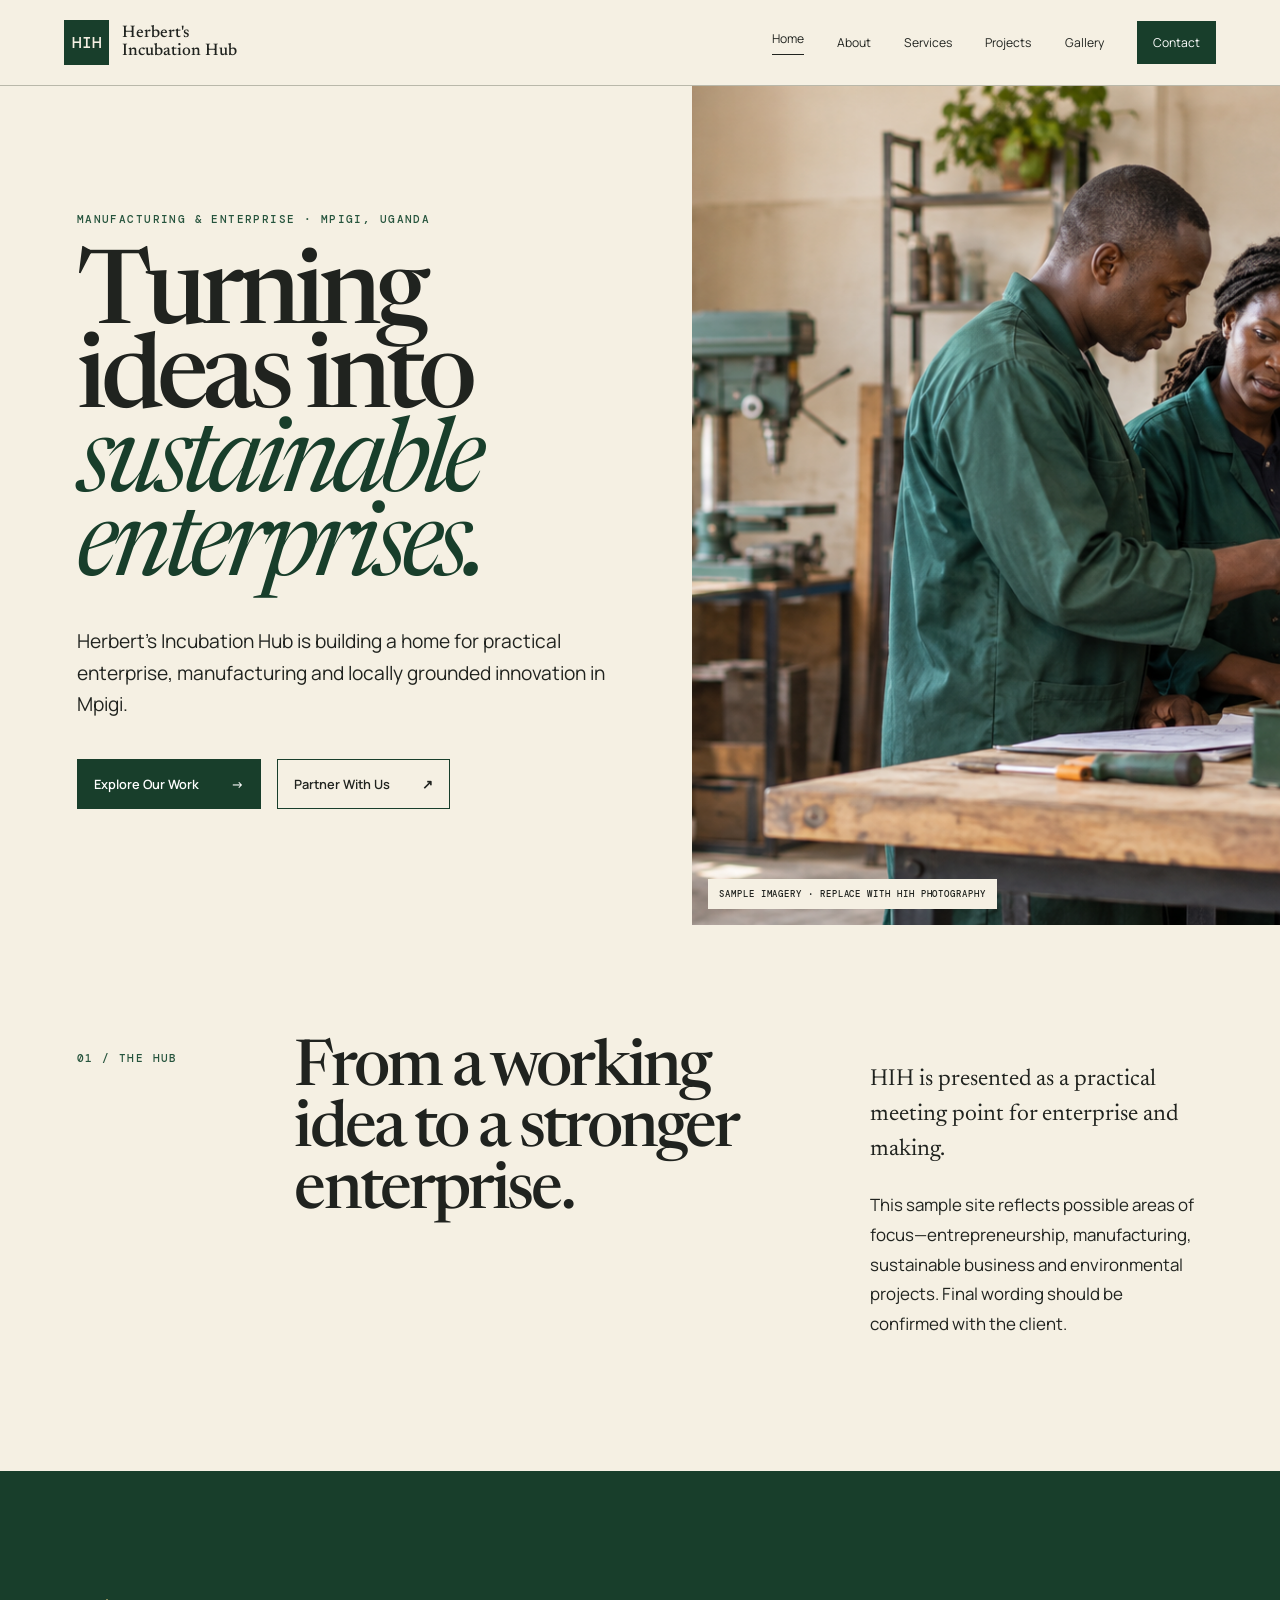
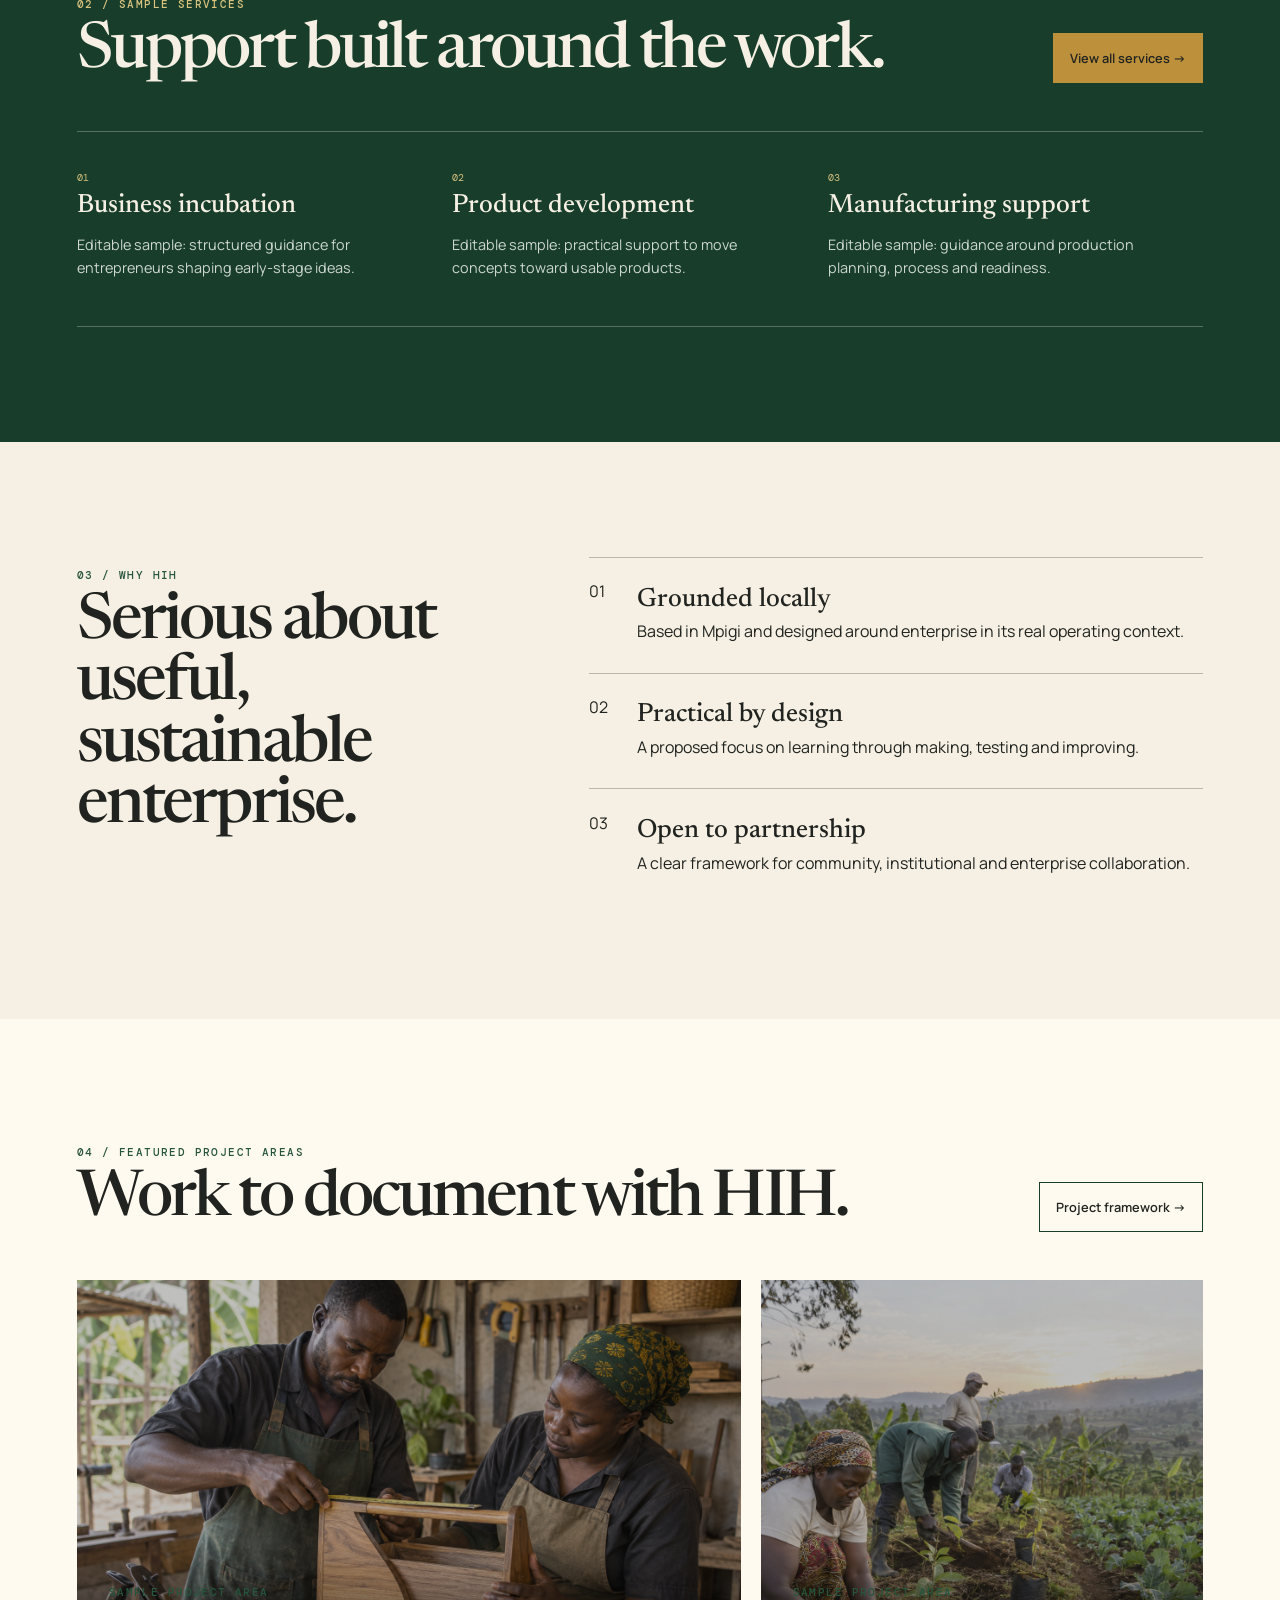
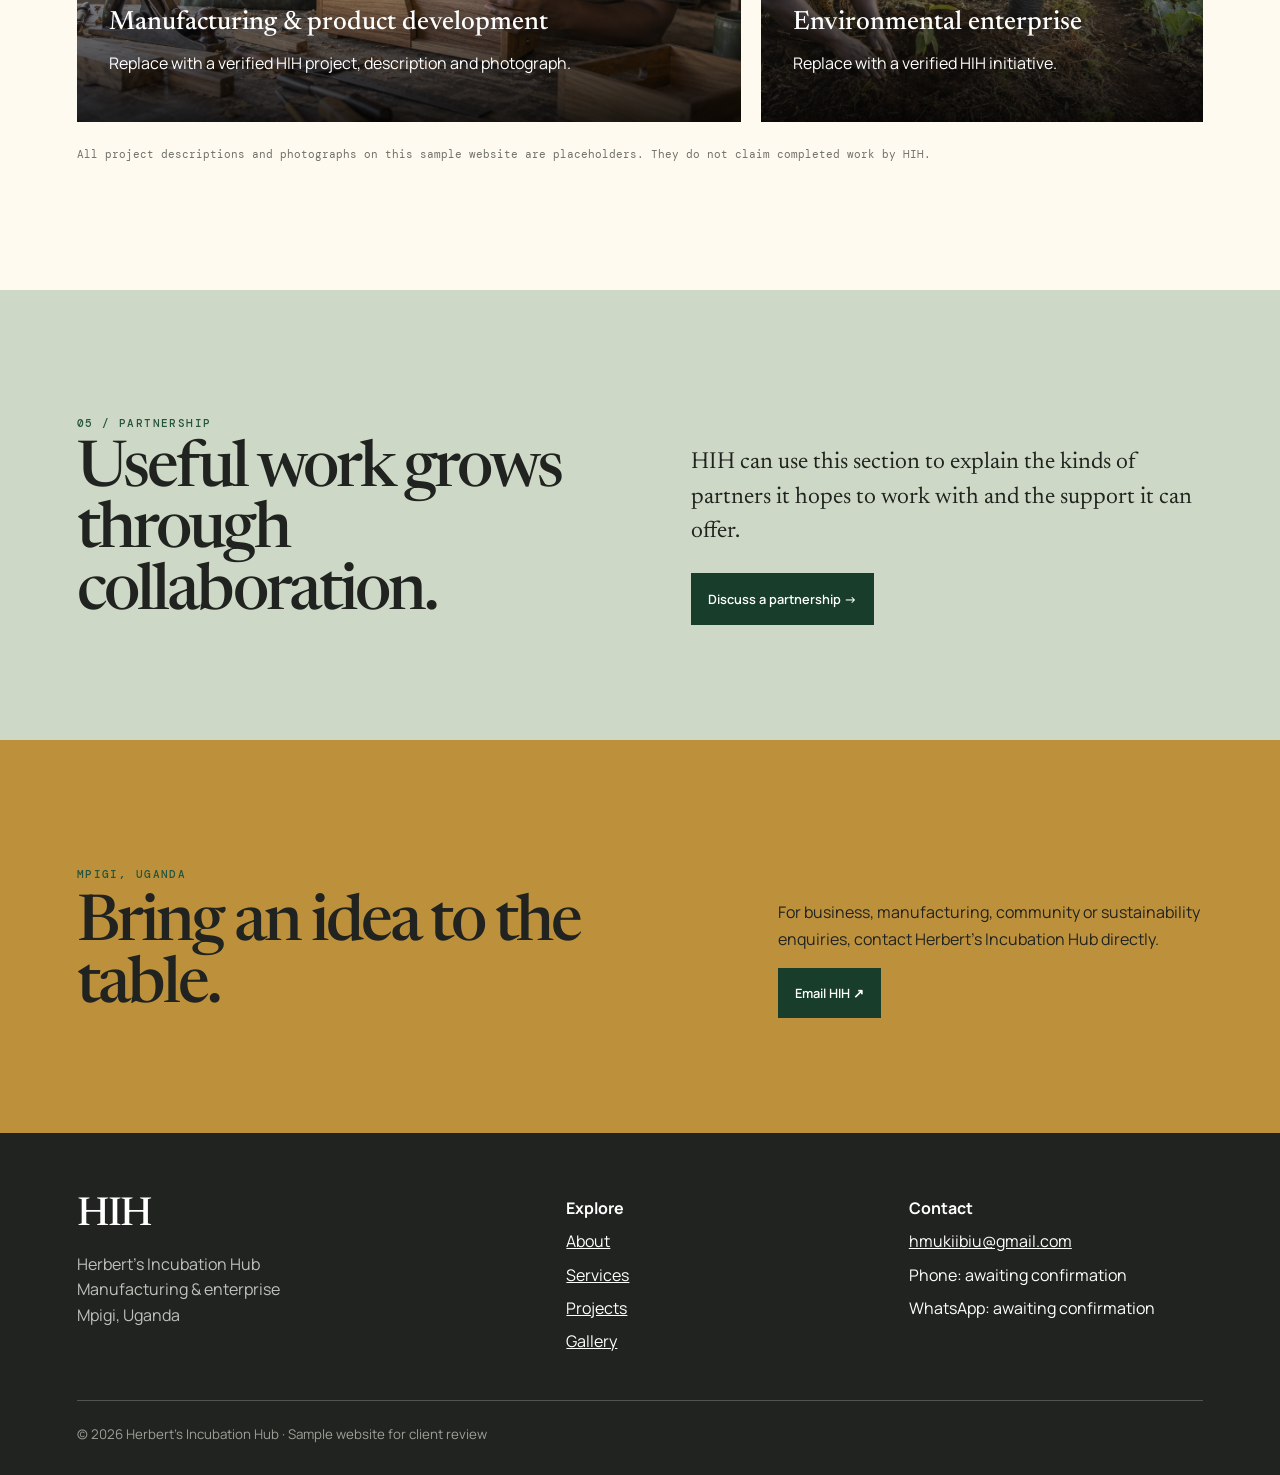
==== index.html @ be25bdf5 "Publish Herbert's Incubation Hub sample website" ====
<!doctype html><html lang="en"><head><meta charset="UTF-8"><meta name="viewport" content="width=device-width,initial-scale=1"><meta name="description" content="Herbert's Incubation Hub is a manufacturing and business-incubation organisation based in Mpigi, Uganda."><title>Herbert's Incubation Hub | Manufacturing & Enterprise in Mpigi</title><link rel="stylesheet" href="css/styles.css"></head><body><a class="skip" href="#main">Skip to content</a><header class="site-header"><a class="brand" href="index.html"><span class="brand-mark">HIH</span><span class="brand-name">Herbert's Incubation Hub</span></a><button class="menu-toggle" aria-expanded="false" aria-label="Toggle navigation"><span></span><span></span><span></span></button><nav class="nav"><a aria-current="page" href="index.html">Home</a><a href="pages/about.html">About</a><a href="pages/services.html">Services</a><a href="pages/projects.html">Projects</a><a href="pages/gallery.html">Gallery</a><a class="nav-cta" href="pages/contact.html">Contact</a></nav></header><main id="main"><section class="hero"><div class="hero-copy reveal"><p class="kicker">Manufacturing &amp; enterprise · Mpigi, Uganda</p><h1>Turning ideas into <em>sustainable enterprises.</em></h1><p class="hero-lede">Herbert’s Incubation Hub is building a home for practical enterprise, manufacturing and locally grounded innovation in Mpigi.</p><div class="actions"><a class="button button-primary" href="pages/projects.html">Explore Our Work <span>→</span></a><a class="button button-outline" href="pages/contact.html">Partner With Us <span>↗</span></a></div></div><div class="hero-image reveal"><img src="images/sample-manufacturing.png" alt="Sample image of Ugandan entrepreneurs reviewing a product prototype in a workshop"><span class="sample-label">Sample imagery · replace with HIH photography</span></div></section><section class="section intro-grid reveal"><p class="section-tag">01 / The hub</p><h2>From a working idea to a stronger enterprise.</h2><div class="prose"><p>HIH is presented as a practical meeting point for enterprise and making.</p><p>This sample site reflects possible areas of focus—entrepreneurship, manufacturing, sustainable business and environmental projects. Final wording should be confirmed with the client.</p></div></section><section class="section service-strip"><div class="section-head"><div><p class="section-tag">02 / Sample services</p><h2>Support built around the work.</h2></div><a class="button button-gold" href="pages/services.html">View all services →</a></div><div class="service-grid"><article class="service-card reveal"><span>01</span><h3>Business incubation</h3><p>Editable sample: structured guidance for entrepreneurs shaping early-stage ideas.</p></article><article class="service-card reveal"><span>02</span><h3>Product development</h3><p>Editable sample: practical support to move concepts toward usable products.</p></article><article class="service-card reveal"><span>03</span><h3>Manufacturing support</h3><p>Editable sample: guidance around production planning, process and readiness.</p></article></div></section><section class="section why-grid reveal"><div><p class="section-tag">03 / Why HIH</p><h2>Serious about useful, sustainable enterprise.</h2></div><ol class="reason-list"><li><span>01</span><div><h3>Grounded locally</h3><p>Based in Mpigi and designed around enterprise in its real operating context.</p></div></li><li><span>02</span><div><h3>Practical by design</h3><p>A proposed focus on learning through making, testing and improving.</p></div></li><li><span>03</span><div><h3>Open to partnership</h3><p>A clear framework for community, institutional and enterprise collaboration.</p></div></li></ol></section><section class="section projects"><div class="section-head"><div><p class="section-tag">04 / Featured project areas</p><h2>Work to document with HIH.</h2></div><a class="button button-outline" href="pages/projects.html">Project framework →</a></div><div class="project-grid"><article class="project-card reveal"><img loading="lazy" src="images/sample-product-development.png" alt="Sample image of makers developing a wooden product"><div class="project-card-content"><p class="section-tag">Sample project area</p><h3>Manufacturing &amp; product development</h3><p>Replace with a verified HIH project, description and photograph.</p></div></article><article class="project-card reveal"><img loading="lazy" src="images/sample-environment.png" alt="Sample image of an environmental agribusiness activity"><div class="project-card-content"><p class="section-tag">Sample project area</p><h3>Environmental enterprise</h3><p>Replace with a verified HIH initiative.</p></div></article></div><p class="disclaimer">All project descriptions and photographs on this sample website are placeholders. They do not claim completed work by HIH.</p></section><section class="section partnership reveal"><div><p class="section-tag">05 / Partnership</p><h2>Useful work grows through collaboration.</h2></div><div class="prose"><p>HIH can use this section to explain the kinds of partners it hopes to work with and the support it can offer.</p><a class="button button-primary" href="pages/contact.html">Discuss a partnership →</a></div></section><section class="section cta"><div><p class="section-tag">Mpigi, Uganda</p><h2>Bring an idea to the table.</h2></div><div><p>For business, manufacturing, community or sustainability enquiries, contact Herbert’s Incubation Hub directly.</p><a class="button button-primary" href="mailto:hmukiibiu@gmail.com">Email HIH ↗</a></div></section></main><footer class="footer"><div><h2>HIH</h2><p>Herbert’s Incubation Hub<br>Manufacturing &amp; enterprise<br>Mpigi, Uganda</p></div><div><strong>Explore</strong><a href="pages/about.html">About</a><a href="pages/services.html">Services</a><a href="pages/projects.html">Projects</a><a href="pages/gallery.html">Gallery</a></div><div><strong>Contact</strong><a href="mailto:hmukiibiu@gmail.com">hmukiibiu@gmail.com</a><span>Phone: awaiting confirmation</span><span>WhatsApp: awaiting confirmation</span></div><small>© 2026 Herbert’s Incubation Hub · Sample website for client review</small></footer><script src="js/main.js"></script></body></html>
---- css/styles.css ----
@import url('https://fonts.googleapis.com/css2?family=DM+Mono:wght@400;500&family=Manrope:wght@400;500;600;700&family=Newsreader:opsz,wght@6..72,400;6..72,500&display=swap');
:root{--forest:#183e2b;--forest-2:#26543d;--cream:#f5f0e3;--paper:#fffaf0;--charcoal:#20231f;--gold:#bd913c;--sage:#ced8c6;--line:#b9b8aa;--serif:'Newsreader',Georgia,serif;--sans:'Manrope',Arial,sans-serif;--mono:'DM Mono',monospace}*{box-sizing:border-box}html{scroll-behavior:smooth}body{margin:0;background:var(--cream);color:var(--charcoal);font-family:var(--sans);font-size:16px}img{max-width:100%;display:block}a{color:inherit}button,input,textarea{font:inherit}a:focus-visible,button:focus-visible,input:focus-visible,textarea:focus-visible{outline:3px solid var(--gold);outline-offset:3px}.skip{position:fixed;top:-5rem;left:1rem;background:var(--charcoal);color:white;padding:.8rem;z-index:99}.skip:focus{top:1rem}.site-header{height:86px;padding:0 clamp(1.2rem,5vw,5rem);display:flex;align-items:center;justify-content:space-between;border-bottom:1px solid var(--line);background:var(--cream);position:relative;z-index:20}.brand{text-decoration:none;display:flex;align-items:center;gap:.8rem}.brand-mark{width:45px;height:45px;background:var(--forest);color:var(--cream);display:grid;place-items:center;font:500 1rem var(--mono)}.brand-name{font:500 1.05rem/1.05 var(--serif);max-width:135px}.nav{display:flex;align-items:center;gap:clamp(1rem,2.6vw,2.4rem)}.nav a{text-decoration:none;font-size:.76rem}.nav a[aria-current=page]{border-bottom:1px solid;padding-bottom:.4rem}.nav .nav-cta{padding:.8rem 1rem;background:var(--forest);color:white}.menu-toggle{display:none;border:0;background:none;min-width:44px;min-height:44px}.menu-toggle span{display:block;width:24px;height:1px;background:currentColor;margin:6px}.kicker,.section-tag{font:500 .68rem var(--mono);text-transform:uppercase;letter-spacing:.13em;color:var(--forest-2)}h1,h2,h3{font-family:var(--serif);font-weight:500}h1{font-size:clamp(3.8rem,8vw,8.4rem);line-height:.82;letter-spacing:-.06em;margin:2rem 0}h2{font-size:clamp(2.6rem,5vw,5.2rem);line-height:.96;letter-spacing:-.045em;margin:0}h3{font-size:1.65rem;margin:.4rem 0}.button{display:inline-flex;align-items:center;justify-content:space-between;gap:2rem;text-decoration:none;min-height:50px;padding:.85rem 1rem;font-weight:600;font-size:.8rem;border:1px solid var(--forest);cursor:pointer}.button-primary{background:var(--forest);color:white}.button-outline{background:transparent}.button-gold{background:var(--gold);border-color:var(--gold);color:var(--charcoal)}.button:hover{transform:translateY(-2px)}.hero{min-height:calc(100vh - 86px);display:grid;grid-template-columns:1fr .85fr}.hero-copy{padding:clamp(4rem,9vw,8rem) clamp(1.2rem,6vw,6rem);align-self:center}.hero-copy h1 em{color:var(--forest);font-weight:400}.hero-lede{font-size:clamp(1.05rem,1.5vw,1.3rem);line-height:1.65;max-width:630px}.actions{display:flex;flex-wrap:wrap;gap:1rem;margin-top:2.4rem}.hero-image{position:relative;min-height:560px;overflow:hidden}.hero-image img{width:100%;height:100%;object-fit:cover}.sample-label{position:absolute;bottom:1rem;left:1rem;background:var(--cream);padding:.55rem .7rem;font:500 .58rem var(--mono);text-transform:uppercase;letter-spacing:.1em}.section{padding:clamp(5rem,9vw,9rem) clamp(1.2rem,6vw,6rem)}.intro-grid{display:grid;grid-template-columns:.3fr 1fr .65fr;gap:5vw}.prose{font-size:1.06rem;line-height:1.75}.prose p:first-child{font:400 1.45rem/1.5 var(--serif)}.service-strip{background:var(--forest);color:var(--cream)}.section-head{display:flex;justify-content:space-between;gap:2rem;align-items:end;margin-bottom:3rem}.service-strip .section-tag{color:#d8c27e}.service-grid{display:grid;grid-template-columns:repeat(3,1fr);border-top:1px solid #547060}.service-card{padding:2rem 2rem 2rem 0;border-bottom:1px solid #547060}.service-card span{font:400 .62rem var(--mono);color:#d8c27e}.service-card p{color:#cdd7cf;line-height:1.6;font-size:.9rem}.service-card a{font-size:.74rem}.why-grid{display:grid;grid-template-columns:.8fr 1.2fr;gap:8vw}.reason-list{list-style:none;margin:0;padding:0}.reason-list li{display:grid;grid-template-columns:3rem 1fr;padding:1.4rem 0;border-top:1px solid var(--line)}.reason-list p{margin:.4rem 0;line-height:1.55}.projects{background:var(--paper)}.project-grid{display:grid;grid-template-columns:1.2fr .8fr;gap:1.25rem}.project-card{position:relative;min-height:420px;overflow:hidden;background:var(--charcoal);color:white}.project-card img{width:100%;height:100%;object-fit:cover;opacity:.72;transition:transform .6s ease}.project-card:hover img{transform:scale(1.025)}.project-card-content{position:absolute;inset:auto 0 0;padding:2rem;background:linear-gradient(transparent,rgba(0,0,0,.82))}.project-card-content p{max-width:480px}.disclaimer{font:400 .68rem/1.6 var(--mono);color:#6f716b;margin-top:1.5rem}.partnership{display:grid;grid-template-columns:1fr 1fr;gap:8vw;background:var(--sage)}.partnership .prose{align-self:end}.cta{background:var(--gold);display:grid;grid-template-columns:1.2fr .8fr;gap:4rem;align-items:end}.cta p{max-width:520px;line-height:1.65}.page-hero{padding:clamp(5rem,10vw,9rem) clamp(1.2rem,8vw,8rem);border-bottom:1px solid var(--line)}.page-hero p{max-width:650px;font-size:1.15rem;line-height:1.7}.page-grid{display:grid;grid-template-columns:.55fr 1.45fr;gap:8vw}.values{display:grid;grid-template-columns:repeat(3,1fr);gap:1px;background:var(--line)}.value{background:var(--paper);padding:2.5rem}.value span{font:500 .62rem var(--mono);color:var(--forest)}.founder{background:var(--forest);color:white}.timeline{list-style:none;padding:0;margin:0}.timeline li{display:grid;grid-template-columns:9rem 1fr;gap:2rem;padding:1.5rem 0;border-top:1px solid var(--line)}.timeline span{font:500 .65rem var(--mono);text-transform:uppercase;color:var(--forest)}.editable{border-left:3px solid var(--gold);padding-left:1rem}.all-services{display:grid;grid-template-columns:repeat(2,1fr);gap:1px;background:var(--line)}.all-services article{background:var(--paper);padding:clamp(1.5rem,4vw,3.5rem)}.all-services p{line-height:1.65}.filters{display:flex;flex-wrap:wrap;gap:.5rem;margin-bottom:2rem}.filter{border:1px solid var(--forest);background:transparent;padding:.65rem .9rem;cursor:pointer}.filter.active{background:var(--forest);color:white}.gallery{display:grid;grid-template-columns:repeat(2,1fr);gap:1rem}.gallery-item{border:0;background:none;padding:0;text-align:left;cursor:pointer}.gallery-item img{width:100%;height:360px;object-fit:cover}.gallery-item span{display:block;padding:.7rem 0;font-size:.75rem}.gallery-item.is-hidden{display:none}.lightbox{position:fixed;inset:0;background:rgba(14,20,15,.94);z-index:60;display:none;place-items:center;padding:2rem}.lightbox.open{display:grid}.lightbox img{max-height:82vh;max-width:90vw}.lightbox button{position:absolute;right:1.5rem;top:1.5rem;background:white;border:0;width:44px;height:44px;font-size:1.5rem}.contact-grid{display:grid;grid-template-columns:.75fr 1.25fr;gap:8vw}.contact-list{list-style:none;padding:0}.contact-list li{padding:1rem 0;border-top:1px solid var(--line)}.contact-list small{display:block;font:500 .62rem var(--mono);text-transform:uppercase;color:var(--forest);margin-bottom:.4rem}.form{display:grid;gap:1rem}.field{display:grid;gap:.45rem}.field label{font-size:.75rem}.field input,.field textarea{width:100%;border:1px solid var(--line);background:var(--paper);padding:.9rem}.field textarea{min-height:150px;resize:vertical}.form-note{font-size:.7rem;color:#666}.map-placeholder{min-height:300px;background:var(--forest);color:white;display:grid;place-items:center;text-align:center;padding:2rem}.qr{width:150px;aspect-ratio:1;border:1px solid var(--forest);display:grid;place-items:center;font:500 .65rem var(--mono);text-align:center;padding:1rem}.footer{background:var(--charcoal);color:white;padding:4rem clamp(1.2rem,6vw,6rem) 2rem;display:grid;grid-template-columns:1.5fr 1fr 1fr;gap:3rem}.footer h2{font-size:2.5rem}.footer p{color:#bec1bb;line-height:1.6}.footer div:not(:first-child){display:flex;flex-direction:column;gap:.7rem}.footer small{grid-column:1/-1;border-top:1px solid #52554f;padding-top:1.5rem;color:#9da098}.reveal{opacity:0;transform:translateY(22px);transition:opacity .7s ease,transform .7s ease}.reveal.visible{opacity:1;transform:none}.not-found{min-height:75vh;display:grid;place-items:center;text-align:center;padding:2rem}.not-found strong{font:500 clamp(6rem,20vw,14rem)/1 var(--serif);color:var(--forest)}
@media(max-width:800px){.site-header{height:74px}.brand-name{display:none}.menu-toggle{display:block}.nav{display:none;position:absolute;top:100%;left:0;right:0;background:var(--cream);padding:1rem 1.2rem;border-bottom:1px solid var(--line);flex-direction:column;align-items:stretch}.nav.open{display:flex}.nav a{min-height:44px;padding:.8rem 0}.nav .nav-cta{text-align:center}.hero{grid-template-columns:1fr}.hero-image{min-height:440px}.intro-grid,.why-grid,.partnership,.cta,.page-grid,.contact-grid{grid-template-columns:1fr}.service-grid,.values,.all-services{grid-template-columns:1fr}.section-head{align-items:start;flex-direction:column}.project-grid{grid-template-columns:1fr}.project-card{min-height:380px}.gallery{grid-template-columns:1fr}.gallery-item img{height:300px}.timeline li{grid-template-columns:1fr;gap:.5rem}.footer{grid-template-columns:1fr 1fr}.footer>div:first-child{grid-column:1/-1}}
@media(prefers-reduced-motion:reduce){html{scroll-behavior:auto}.reveal{opacity:1;transform:none;transition:none}.button,.project-card img{transition:none}}
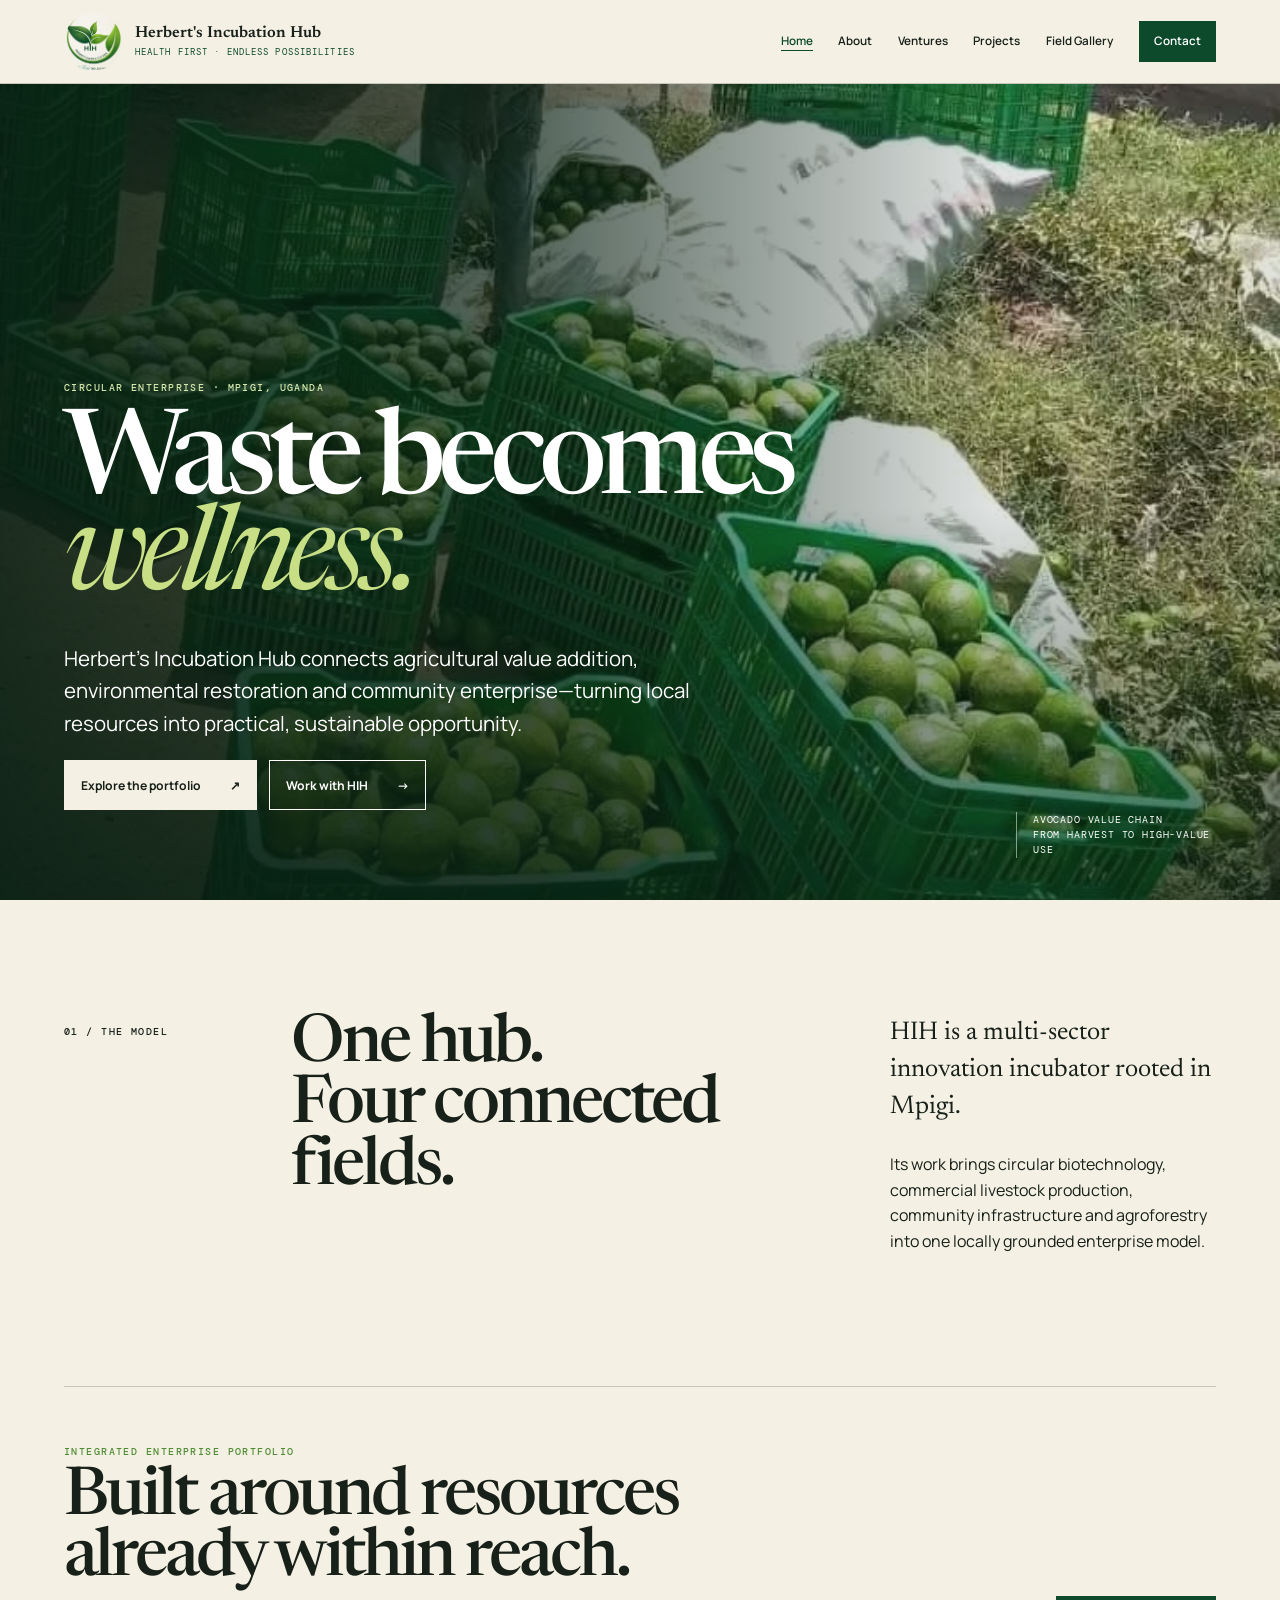
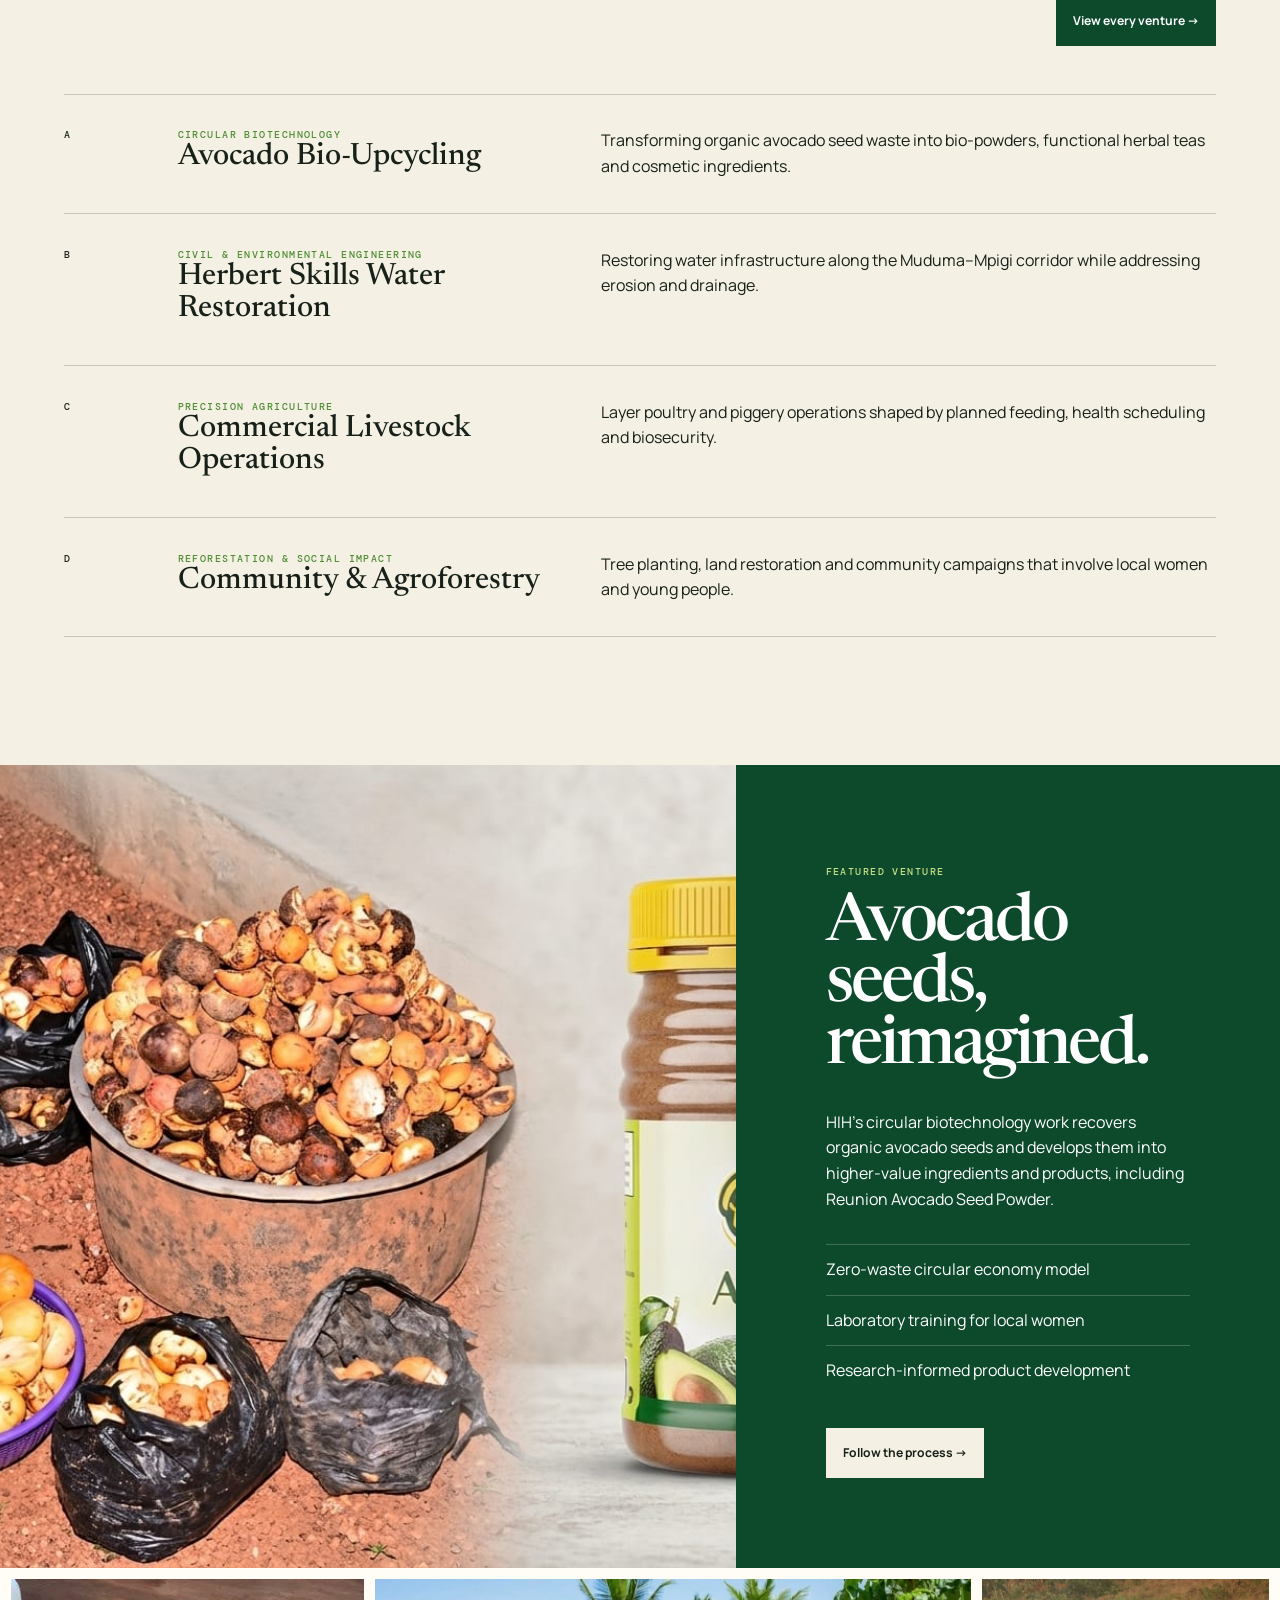
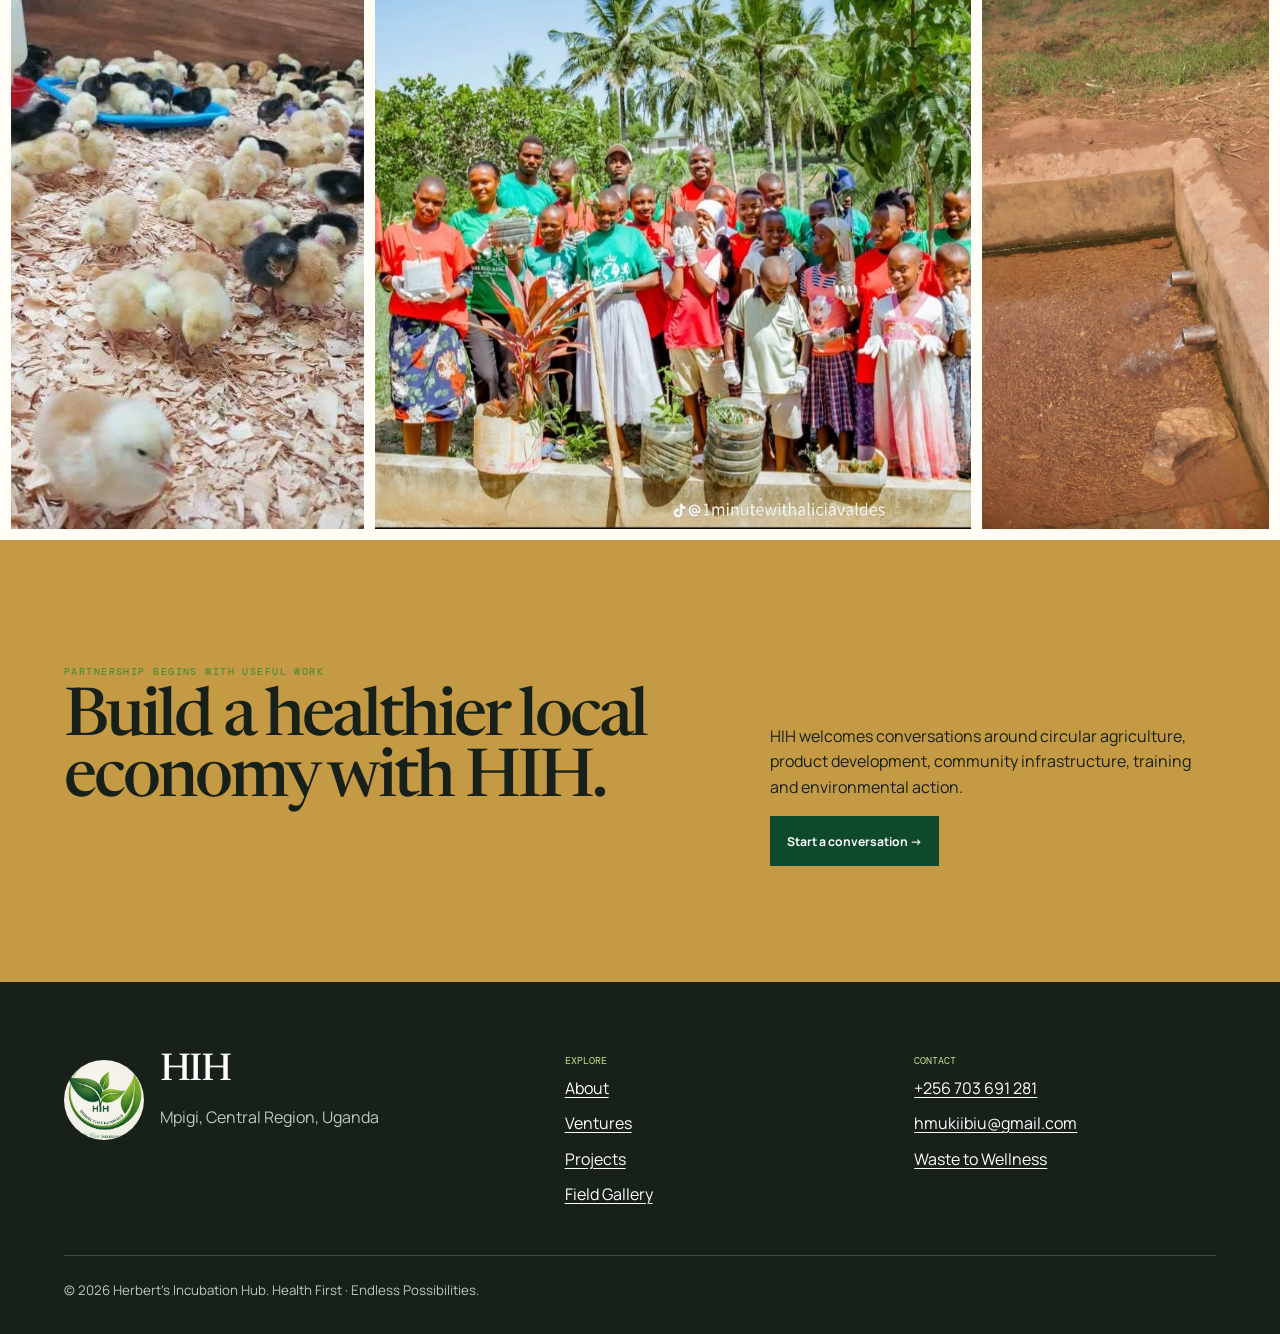
==== commit 7a22443e: "Rebuild HIH site around integrated enterprise portfolio" ====
--- a/index.html
+++ b/index.html
@@ -1 +1,46 @@
-<!doctype html><html lang="en"><head><meta charset="UTF-8"><meta name="viewport" content="width=device-width,initial-scale=1"><meta name="description" content="Herbert's Incubation Hub is a manufacturing and business-incubation organisation based in Mpigi, Uganda."><title>Herbert's Incubation Hub | Manufacturing & Enterprise in Mpigi</title><link rel="stylesheet" href="css/styles.css"></head><body><a class="skip" href="#main">Skip to content</a><header class="site-header"><a class="brand" href="index.html"><span class="brand-mark">HIH</span><span class="brand-name">Herbert's Incubation Hub</span></a><button class="menu-toggle" aria-expanded="false" aria-label="Toggle navigation"><span></span><span></span><span></span></button><nav class="nav"><a aria-current="page" href="index.html">Home</a><a href="pages/about.html">About</a><a href="pages/services.html">Services</a><a href="pages/projects.html">Projects</a><a href="pages/gallery.html">Gallery</a><a class="nav-cta" href="pages/contact.html">Contact</a></nav></header><main id="main"><section class="hero"><div class="hero-copy reveal"><p class="kicker">Manufacturing &amp; enterprise · Mpigi, Uganda</p><h1>Turning ideas into <em>sustainable enterprises.</em></h1><p class="hero-lede">Herbert’s Incubation Hub is building a home for practical enterprise, manufacturing and locally grounded innovation in Mpigi.</p><div class="actions"><a class="button button-primary" href="pages/projects.html">Explore Our Work <span>→</span></a><a class="button button-outline" href="pages/contact.html">Partner With Us <span>↗</span></a></div></div><div class="hero-image reveal"><img src="images/sample-manufacturing.png" alt="Sample image of Ugandan entrepreneurs reviewing a product prototype in a workshop"><span class="sample-label">Sample imagery · replace with HIH photography</span></div></section><section class="section intro-grid reveal"><p class="section-tag">01 / The hub</p><h2>From a working idea to a stronger enterprise.</h2><div class="prose"><p>HIH is presented as a practical meeting point for enterprise and making.</p><p>This sample site reflects possible areas of focus—entrepreneurship, manufacturing, sustainable business and environmental projects. Final wording should be confirmed with the client.</p></div></section><section class="section service-strip"><div class="section-head"><div><p class="section-tag">02 / Sample services</p><h2>Support built around the work.</h2></div><a class="button button-gold" href="pages/services.html">View all services →</a></div><div class="service-grid"><article class="service-card reveal"><span>01</span><h3>Business incubation</h3><p>Editable sample: structured guidance for entrepreneurs shaping early-stage ideas.</p></article><article class="service-card reveal"><span>02</span><h3>Product development</h3><p>Editable sample: practical support to move concepts toward usable products.</p></article><article class="service-card reveal"><span>03</span><h3>Manufacturing support</h3><p>Editable sample: guidance around production planning, process and readiness.</p></article></div></section><section class="section why-grid reveal"><div><p class="section-tag">03 / Why HIH</p><h2>Serious about useful, sustainable enterprise.</h2></div><ol class="reason-list"><li><span>01</span><div><h3>Grounded locally</h3><p>Based in Mpigi and designed around enterprise in its real operating context.</p></div></li><li><span>02</span><div><h3>Practical by design</h3><p>A proposed focus on learning through making, testing and improving.</p></div></li><li><span>03</span><div><h3>Open to partnership</h3><p>A clear framework for community, institutional and enterprise collaboration.</p></div></li></ol></section><section class="section projects"><div class="section-head"><div><p class="section-tag">04 / Featured project areas</p><h2>Work to document with HIH.</h2></div><a class="button button-outline" href="pages/projects.html">Project framework →</a></div><div class="project-grid"><article class="project-card reveal"><img loading="lazy" src="images/sample-product-development.png" alt="Sample image of makers developing a wooden product"><div class="project-card-content"><p class="section-tag">Sample project area</p><h3>Manufacturing &amp; product development</h3><p>Replace with a verified HIH project, description and photograph.</p></div></article><article class="project-card reveal"><img loading="lazy" src="images/sample-environment.png" alt="Sample image of an environmental agribusiness activity"><div class="project-card-content"><p class="section-tag">Sample project area</p><h3>Environmental enterprise</h3><p>Replace with a verified HIH initiative.</p></div></article></div><p class="disclaimer">All project descriptions and photographs on this sample website are placeholders. They do not claim completed work by HIH.</p></section><section class="section partnership reveal"><div><p class="section-tag">05 / Partnership</p><h2>Useful work grows through collaboration.</h2></div><div class="prose"><p>HIH can use this section to explain the kinds of partners it hopes to work with and the support it can offer.</p><a class="button button-primary" href="pages/contact.html">Discuss a partnership →</a></div></section><section class="section cta"><div><p class="section-tag">Mpigi, Uganda</p><h2>Bring an idea to the table.</h2></div><div><p>For business, manufacturing, community or sustainability enquiries, contact Herbert’s Incubation Hub directly.</p><a class="button button-primary" href="mailto:hmukiibiu@gmail.com">Email HIH ↗</a></div></section></main><footer class="footer"><div><h2>HIH</h2><p>Herbert’s Incubation Hub<br>Manufacturing &amp; enterprise<br>Mpigi, Uganda</p></div><div><strong>Explore</strong><a href="pages/about.html">About</a><a href="pages/services.html">Services</a><a href="pages/projects.html">Projects</a><a href="pages/gallery.html">Gallery</a></div><div><strong>Contact</strong><a href="mailto:hmukiibiu@gmail.com">hmukiibiu@gmail.com</a><span>Phone: awaiting confirmation</span><span>WhatsApp: awaiting confirmation</span></div><small>© 2026 Herbert’s Incubation Hub · Sample website for client review</small></footer><script src="js/main.js"></script></body></html>
+<!doctype html>
+<html lang="en">
+<head>
+  <meta charset="UTF-8"><meta name="viewport" content="width=device-width,initial-scale=1">
+  <meta name="description" content="Herbert's Incubation Hub advances avocado bio-upcycling, commercial agriculture, water restoration and community agroforestry in Mpigi, Uganda.">
+  <title>Herbert's Incubation Hub | Sustainable Enterprise in Mpigi</title>
+  <link rel="stylesheet" href="css/styles.css">
+</head>
+<body>
+<a class="skip" href="#main">Skip to content</a>
+<header class="site-header">
+  <a class="brand" href="index.html"><img src="logo.jpeg" alt=""><span><strong>Herbert's Incubation Hub</strong><small>Health first · endless possibilities</small></span></a>
+  <button class="menu-toggle" aria-expanded="false" aria-label="Toggle navigation"><span></span><span></span><span></span></button>
+  <nav class="nav"><a aria-current="page" href="index.html">Home</a><a href="pages/about.html">About</a><a href="pages/services.html">Ventures</a><a href="pages/projects.html">Projects</a><a href="pages/gallery.html">Field Gallery</a><a class="nav-cta" href="pages/contact.html">Contact</a></nav>
+</header>
+<main id="main">
+  <section class="home-hero">
+    <img src="41369b72-1ce8-4ffa-8391-0dce4ac1b164.jpeg" alt="Crates of freshly collected avocados in Mpigi">
+    <div class="hero-copy reveal"><p class="eyebrow">Circular enterprise · Mpigi, Uganda</p><h1>Waste becomes <em>wellness.</em></h1><p class="hero-lede">Herbert’s Incubation Hub connects agricultural value addition, environmental restoration and community enterprise—turning local resources into practical, sustainable opportunity.</p><div class="actions"><a class="button light" href="pages/services.html">Explore the portfolio <span>↗</span></a><a class="button line" href="pages/contact.html">Work with HIH <span>→</span></a></div></div>
+    <p class="hero-note">Avocado value chain<br>From harvest to high-value use</p>
+  </section>
+
+  <section class="section section-intro reveal"><p class="index">01 / The model</p><h2>One hub.<br>Four connected fields.</h2><div><p class="lead">HIH is a multi-sector innovation incubator rooted in Mpigi.</p><p>Its work brings circular biotechnology, commercial livestock production, community infrastructure and agroforestry into one locally grounded enterprise model.</p></div></section>
+
+  <section class="portfolio">
+    <div class="portfolio-head reveal"><div><p class="eyebrow">Integrated enterprise portfolio</p><h2>Built around resources already within reach.</h2></div><a class="button dark" href="pages/services.html">View every venture →</a></div>
+    <div class="venture-list">
+      <a class="venture-row reveal" href="pages/services.html#avocado"><span class="index">A</span><div><p class="meta">Circular biotechnology</p><h3>Avocado Bio-Upcycling</h3></div><p>Transforming organic avocado seed waste into bio-powders, functional herbal teas and cosmetic ingredients.</p></a>
+      <a class="venture-row reveal" href="pages/services.html#water"><span class="index">B</span><div><p class="meta">Civil & environmental engineering</p><h3>Herbert Skills Water Restoration</h3></div><p>Restoring water infrastructure along the Muduma–Mpigi corridor while addressing erosion and drainage.</p></a>
+      <a class="venture-row reveal" href="pages/services.html#livestock"><span class="index">C</span><div><p class="meta">Precision agriculture</p><h3>Commercial Livestock Operations</h3></div><p>Layer poultry and piggery operations shaped by planned feeding, health scheduling and biosecurity.</p></a>
+      <a class="venture-row reveal" href="pages/services.html#community"><span class="index">D</span><div><p class="meta">Reforestation & social impact</p><h3>Community & Agroforestry</h3></div><p>Tree planting, land restoration and community campaigns that involve local women and young people.</p></a>
+    </div>
+  </section>
+
+  <section class="feature">
+    <div class="feature-media"><img loading="lazy" src="03a83967-db82-44b0-a0a4-e61310265f9a.jpeg" alt="Collected avocado seeds and Reunion avocado seed powder"></div>
+    <div class="feature-copy reveal"><p class="eyebrow">Featured venture</p><h2>Avocado seeds, reimagined.</h2><p>HIH’s circular biotechnology work recovers organic avocado seeds and develops them into higher-value ingredients and products, including Reunion Avocado Seed Powder.</p><ul><li>Zero-waste circular economy model</li><li>Laboratory training for local women</li><li>Research-informed product development</li></ul><a class="button light" href="pages/projects.html">Follow the process →</a></div>
+  </section>
+
+  <section class="image-ribbon" aria-label="HIH work in pictures"><figure><img loading="lazy" src="f5054577-4f7f-49c5-9303-236e322b0ffb.jpeg" alt="Young poultry in a managed enclosure"></figure><figure><img loading="lazy" src="1f68d793-4b4d-4e7b-9723-2021ca0419a6.jpeg" alt="Community members taking part in a planting activity"></figure><figure><img loading="lazy" src="21c08e1a-e44f-449b-b9be-77ad8adf7b06.jpeg" alt="Restored community water point"></figure></section>
+
+  <section class="section closing reveal"><div><p class="eyebrow">Partnership begins with useful work</p><h2>Build a healthier local economy with HIH.</h2></div><div><p>HIH welcomes conversations around circular agriculture, product development, community infrastructure, training and environmental action.</p><a class="button dark" href="pages/contact.html">Start a conversation →</a></div></section>
+</main>
+<footer class="footer"><div><div class="footer-brand"><img src="logo.jpeg" alt="HIH logo"><div><h2>HIH</h2><p>Mpigi, Central Region, Uganda</p></div></div></div><div class="footer-links"><strong>Explore</strong><a href="pages/about.html">About</a><a href="pages/services.html">Ventures</a><a href="pages/projects.html">Projects</a><a href="pages/gallery.html">Field Gallery</a></div><div class="footer-links"><strong>Contact</strong><a href="tel:+256703691281">+256 703 691 281</a><a href="mailto:hmukiibiu@gmail.com">hmukiibiu@gmail.com</a><a href="mailto:wastetowellnessmpigi@gmail.com">Waste to Wellness</a></div><small>© 2026 Herbert’s Incubation Hub. Health First · Endless Possibilities.</small></footer>
+<script src="js/main.js"></script>
+</body></html>
--- a/css/styles.css
+++ b/css/styles.css
@@ -1,4 +1,20 @@
-@import url('https://fonts.googleapis.com/css2?family=DM+Mono:wght@400;500&family=Manrope:wght@400;500;600;700&family=Newsreader:opsz,wght@6..72,400;6..72,500&display=swap');
-:root{--forest:#183e2b;--forest-2:#26543d;--cream:#f5f0e3;--paper:#fffaf0;--charcoal:#20231f;--gold:#bd913c;--sage:#ced8c6;--line:#b9b8aa;--serif:'Newsreader',Georgia,serif;--sans:'Manrope',Arial,sans-serif;--mono:'DM Mono',monospace}*{box-sizing:border-box}html{scroll-behavior:smooth}body{margin:0;background:var(--cream);color:var(--charcoal);font-family:var(--sans);font-size:16px}img{max-width:100%;display:block}a{color:inherit}button,input,textarea{font:inherit}a:focus-visible,button:focus-visible,input:focus-visible,textarea:focus-visible{outline:3px solid var(--gold);outline-offset:3px}.skip{position:fixed;top:-5rem;left:1rem;background:var(--charcoal);color:white;padding:.8rem;z-index:99}.skip:focus{top:1rem}.site-header{height:86px;padding:0 clamp(1.2rem,5vw,5rem);display:flex;align-items:center;justify-content:space-between;border-bottom:1px solid var(--line);background:var(--cream);position:relative;z-index:20}.brand{text-decoration:none;display:flex;align-items:center;gap:.8rem}.brand-mark{width:45px;height:45px;background:var(--forest);color:var(--cream);display:grid;place-items:center;font:500 1rem var(--mono)}.brand-name{font:500 1.05rem/1.05 var(--serif);max-width:135px}.nav{display:flex;align-items:center;gap:clamp(1rem,2.6vw,2.4rem)}.nav a{text-decoration:none;font-size:.76rem}.nav a[aria-current=page]{border-bottom:1px solid;padding-bottom:.4rem}.nav .nav-cta{padding:.8rem 1rem;background:var(--forest);color:white}.menu-toggle{display:none;border:0;background:none;min-width:44px;min-height:44px}.menu-toggle span{display:block;width:24px;height:1px;background:currentColor;margin:6px}.kicker,.section-tag{font:500 .68rem var(--mono);text-transform:uppercase;letter-spacing:.13em;color:var(--forest-2)}h1,h2,h3{font-family:var(--serif);font-weight:500}h1{font-size:clamp(3.8rem,8vw,8.4rem);line-height:.82;letter-spacing:-.06em;margin:2rem 0}h2{font-size:clamp(2.6rem,5vw,5.2rem);line-height:.96;letter-spacing:-.045em;margin:0}h3{font-size:1.65rem;margin:.4rem 0}.button{display:inline-flex;align-items:center;justify-content:space-between;gap:2rem;text-decoration:none;min-height:50px;padding:.85rem 1rem;font-weight:600;font-size:.8rem;border:1px solid var(--forest);cursor:pointer}.button-primary{background:var(--forest);color:white}.button-outline{background:transparent}.button-gold{background:var(--gold);border-color:var(--gold);color:var(--charcoal)}.button:hover{transform:translateY(-2px)}.hero{min-height:calc(100vh - 86px);display:grid;grid-template-columns:1fr .85fr}.hero-copy{padding:clamp(4rem,9vw,8rem) clamp(1.2rem,6vw,6rem);align-self:center}.hero-copy h1 em{color:var(--forest);font-weight:400}.hero-lede{font-size:clamp(1.05rem,1.5vw,1.3rem);line-height:1.65;max-width:630px}.actions{display:flex;flex-wrap:wrap;gap:1rem;margin-top:2.4rem}.hero-image{position:relative;min-height:560px;overflow:hidden}.hero-image img{width:100%;height:100%;object-fit:cover}.sample-label{position:absolute;bottom:1rem;left:1rem;background:var(--cream);padding:.55rem .7rem;font:500 .58rem var(--mono);text-transform:uppercase;letter-spacing:.1em}.section{padding:clamp(5rem,9vw,9rem) clamp(1.2rem,6vw,6rem)}.intro-grid{display:grid;grid-template-columns:.3fr 1fr .65fr;gap:5vw}.prose{font-size:1.06rem;line-height:1.75}.prose p:first-child{font:400 1.45rem/1.5 var(--serif)}.service-strip{background:var(--forest);color:var(--cream)}.section-head{display:flex;justify-content:space-between;gap:2rem;align-items:end;margin-bottom:3rem}.service-strip .section-tag{color:#d8c27e}.service-grid{display:grid;grid-template-columns:repeat(3,1fr);border-top:1px solid #547060}.service-card{padding:2rem 2rem 2rem 0;border-bottom:1px solid #547060}.service-card span{font:400 .62rem var(--mono);color:#d8c27e}.service-card p{color:#cdd7cf;line-height:1.6;font-size:.9rem}.service-card a{font-size:.74rem}.why-grid{display:grid;grid-template-columns:.8fr 1.2fr;gap:8vw}.reason-list{list-style:none;margin:0;padding:0}.reason-list li{display:grid;grid-template-columns:3rem 1fr;padding:1.4rem 0;border-top:1px solid var(--line)}.reason-list p{margin:.4rem 0;line-height:1.55}.projects{background:var(--paper)}.project-grid{display:grid;grid-template-columns:1.2fr .8fr;gap:1.25rem}.project-card{position:relative;min-height:420px;overflow:hidden;background:var(--charcoal);color:white}.project-card img{width:100%;height:100%;object-fit:cover;opacity:.72;transition:transform .6s ease}.project-card:hover img{transform:scale(1.025)}.project-card-content{position:absolute;inset:auto 0 0;padding:2rem;background:linear-gradient(transparent,rgba(0,0,0,.82))}.project-card-content p{max-width:480px}.disclaimer{font:400 .68rem/1.6 var(--mono);color:#6f716b;margin-top:1.5rem}.partnership{display:grid;grid-template-columns:1fr 1fr;gap:8vw;background:var(--sage)}.partnership .prose{align-self:end}.cta{background:var(--gold);display:grid;grid-template-columns:1.2fr .8fr;gap:4rem;align-items:end}.cta p{max-width:520px;line-height:1.65}.page-hero{padding:clamp(5rem,10vw,9rem) clamp(1.2rem,8vw,8rem);border-bottom:1px solid var(--line)}.page-hero p{max-width:650px;font-size:1.15rem;line-height:1.7}.page-grid{display:grid;grid-template-columns:.55fr 1.45fr;gap:8vw}.values{display:grid;grid-template-columns:repeat(3,1fr);gap:1px;background:var(--line)}.value{background:var(--paper);padding:2.5rem}.value span{font:500 .62rem var(--mono);color:var(--forest)}.founder{background:var(--forest);color:white}.timeline{list-style:none;padding:0;margin:0}.timeline li{display:grid;grid-template-columns:9rem 1fr;gap:2rem;padding:1.5rem 0;border-top:1px solid var(--line)}.timeline span{font:500 .65rem var(--mono);text-transform:uppercase;color:var(--forest)}.editable{border-left:3px solid var(--gold);padding-left:1rem}.all-services{display:grid;grid-template-columns:repeat(2,1fr);gap:1px;background:var(--line)}.all-services article{background:var(--paper);padding:clamp(1.5rem,4vw,3.5rem)}.all-services p{line-height:1.65}.filters{display:flex;flex-wrap:wrap;gap:.5rem;margin-bottom:2rem}.filter{border:1px solid var(--forest);background:transparent;padding:.65rem .9rem;cursor:pointer}.filter.active{background:var(--forest);color:white}.gallery{display:grid;grid-template-columns:repeat(2,1fr);gap:1rem}.gallery-item{border:0;background:none;padding:0;text-align:left;cursor:pointer}.gallery-item img{width:100%;height:360px;object-fit:cover}.gallery-item span{display:block;padding:.7rem 0;font-size:.75rem}.gallery-item.is-hidden{display:none}.lightbox{position:fixed;inset:0;background:rgba(14,20,15,.94);z-index:60;display:none;place-items:center;padding:2rem}.lightbox.open{display:grid}.lightbox img{max-height:82vh;max-width:90vw}.lightbox button{position:absolute;right:1.5rem;top:1.5rem;background:white;border:0;width:44px;height:44px;font-size:1.5rem}.contact-grid{display:grid;grid-template-columns:.75fr 1.25fr;gap:8vw}.contact-list{list-style:none;padding:0}.contact-list li{padding:1rem 0;border-top:1px solid var(--line)}.contact-list small{display:block;font:500 .62rem var(--mono);text-transform:uppercase;color:var(--forest);margin-bottom:.4rem}.form{display:grid;gap:1rem}.field{display:grid;gap:.45rem}.field label{font-size:.75rem}.field input,.field textarea{width:100%;border:1px solid var(--line);background:var(--paper);padding:.9rem}.field textarea{min-height:150px;resize:vertical}.form-note{font-size:.7rem;color:#666}.map-placeholder{min-height:300px;background:var(--forest);color:white;display:grid;place-items:center;text-align:center;padding:2rem}.qr{width:150px;aspect-ratio:1;border:1px solid var(--forest);display:grid;place-items:center;font:500 .65rem var(--mono);text-align:center;padding:1rem}.footer{background:var(--charcoal);color:white;padding:4rem clamp(1.2rem,6vw,6rem) 2rem;display:grid;grid-template-columns:1.5fr 1fr 1fr;gap:3rem}.footer h2{font-size:2.5rem}.footer p{color:#bec1bb;line-height:1.6}.footer div:not(:first-child){display:flex;flex-direction:column;gap:.7rem}.footer small{grid-column:1/-1;border-top:1px solid #52554f;padding-top:1.5rem;color:#9da098}.reveal{opacity:0;transform:translateY(22px);transition:opacity .7s ease,transform .7s ease}.reveal.visible{opacity:1;transform:none}.not-found{min-height:75vh;display:grid;place-items:center;text-align:center;padding:2rem}.not-found strong{font:500 clamp(6rem,20vw,14rem)/1 var(--serif);color:var(--forest)}
-@media(max-width:800px){.site-header{height:74px}.brand-name{display:none}.menu-toggle{display:block}.nav{display:none;position:absolute;top:100%;left:0;right:0;background:var(--cream);padding:1rem 1.2rem;border-bottom:1px solid var(--line);flex-direction:column;align-items:stretch}.nav.open{display:flex}.nav a{min-height:44px;padding:.8rem 0}.nav .nav-cta{text-align:center}.hero{grid-template-columns:1fr}.hero-image{min-height:440px}.intro-grid,.why-grid,.partnership,.cta,.page-grid,.contact-grid{grid-template-columns:1fr}.service-grid,.values,.all-services{grid-template-columns:1fr}.section-head{align-items:start;flex-direction:column}.project-grid{grid-template-columns:1fr}.project-card{min-height:380px}.gallery{grid-template-columns:1fr}.gallery-item img{height:300px}.timeline li{grid-template-columns:1fr;gap:.5rem}.footer{grid-template-columns:1fr 1fr}.footer>div:first-child{grid-column:1/-1}}
-@media(prefers-reduced-motion:reduce){html{scroll-behavior:auto}.reveal{opacity:1;transform:none;transition:none}.button,.project-card img{transition:none}}
+@import url('https://fonts.googleapis.com/css2?family=DM+Mono:wght@400;500&family=Manrope:wght@400;500;600;700&family=Newsreader:opsz,wght@6..72,400;6..72,500;6..72,600&display=swap');
+:root{--ink:#172019;--forest:#0d4a2c;--leaf:#4f8d34;--lime:#9abd56;--cream:#f4f0e3;--paper:#fffdf5;--gold:#c49a45;--line:rgba(23,32,25,.2);--serif:'Newsreader',Georgia,serif;--sans:'Manrope',Arial,sans-serif;--mono:'DM Mono',monospace;--pad:clamp(1.15rem,5vw,5.5rem)}
+*{box-sizing:border-box}html{scroll-behavior:smooth}body{margin:0;color:var(--ink);background:var(--cream);font-family:var(--sans);line-height:1.6}body.menu-open{overflow:hidden}img{display:block;width:100%}a{color:inherit}button,input,textarea{font:inherit}a:focus-visible,button:focus-visible,input:focus-visible,textarea:focus-visible{outline:3px solid var(--gold);outline-offset:3px}.skip{position:fixed;left:1rem;top:-5rem;z-index:100;padding:.8rem 1rem;color:white;background:var(--ink)}.skip:focus{top:1rem}
+.site-header{min-height:84px;padding:.7rem var(--pad);display:flex;align-items:center;justify-content:space-between;gap:2rem;background:rgba(244,240,227,.96);border-bottom:1px solid var(--line);position:relative;z-index:40}.brand{display:flex;align-items:center;gap:.8rem;text-decoration:none}.brand img{width:58px;height:58px;object-fit:cover;border-radius:50%}.brand strong{display:block;max-width:190px;font:600 1rem/1.05 var(--serif)}.brand small{display:block;color:var(--forest);font:.58rem var(--mono);text-transform:uppercase;letter-spacing:.12em;margin-top:.25rem}.nav{display:flex;align-items:center;gap:clamp(.8rem,2vw,2rem)}.nav a{text-decoration:none;font-size:.73rem;font-weight:600}.nav a[aria-current=page]{color:var(--forest);border-bottom:1px solid}.nav-cta{padding:.72rem .95rem;color:white!important;background:var(--forest);border:0!important}.menu-toggle{display:none;min-width:44px;min-height:44px;border:0;background:none}.menu-toggle span{display:block;width:25px;height:1px;margin:6px auto;background:currentColor}
+.eyebrow,.index,.meta{font:500 .64rem var(--mono);letter-spacing:.14em;text-transform:uppercase}.eyebrow{color:var(--leaf)}h1,h2,h3{font-family:var(--serif);font-weight:500;margin-top:0}h1{font-size:clamp(3.7rem,9.2vw,9.6rem);line-height:.82;letter-spacing:-.065em}h2{font-size:clamp(2.6rem,5.2vw,5.6rem);line-height:.92;letter-spacing:-.045em}h3{font-size:clamp(1.45rem,2.4vw,2.25rem);line-height:1.06}p{max-width:68ch}.button{display:inline-flex;align-items:center;justify-content:space-between;gap:1.8rem;min-height:50px;padding:.78rem 1rem;border:1px solid currentColor;text-decoration:none;font-size:.76rem;font-weight:700;transition:transform .25s,background .25s,color .25s}.button:hover{transform:translateY(-3px)}.button.light{color:var(--ink);background:var(--cream);border-color:var(--cream)}.button.dark{color:white;background:var(--forest);border-color:var(--forest)}.button.line{background:transparent}.actions{display:flex;flex-wrap:wrap;gap:.75rem}
+.home-hero{min-height:calc(100svh - 84px);position:relative;display:grid;align-items:end;overflow:hidden;color:white;background:var(--forest)}.home-hero>img{position:absolute;inset:0;height:100%;object-fit:cover;object-position:center 48%;filter:saturate(.8) contrast(1.02);animation:hero-in 1.6s ease-out both}.home-hero:after{content:'';position:absolute;inset:0;background:linear-gradient(90deg,rgba(7,31,18,.91) 0%,rgba(7,31,18,.68) 42%,rgba(7,31,18,.12) 78%),linear-gradient(0deg,rgba(7,31,18,.65),transparent 48%)}.hero-copy{position:relative;z-index:1;padding:clamp(5rem,10vw,9rem) var(--pad) clamp(3rem,7vw,6rem);max-width:1150px}.hero-copy .eyebrow{color:#d5e7ad}.hero-copy h1{max-width:950px;margin:1.4rem 0 2rem}.hero-copy h1 em{color:#c8df85;font-weight:400}.hero-lede{max-width:630px;font-size:clamp(1rem,1.6vw,1.28rem)}.hero-note{position:absolute;z-index:2;right:var(--pad);bottom:2rem;max-width:200px;padding-left:1rem;border-left:1px solid rgba(255,255,255,.5);font:.64rem/1.5 var(--mono);text-transform:uppercase;letter-spacing:.08em}
+.section{padding:clamp(5rem,9vw,9rem) var(--pad)}.section-intro{display:grid;grid-template-columns:.35fr 1.15fr .7fr;gap:5vw;align-items:start}.lead{margin-top:0;font:400 clamp(1.3rem,2vw,1.75rem)/1.45 var(--serif)}.portfolio{padding:0 var(--pad) clamp(6rem,10vw,10rem)}.portfolio-head{padding:3rem 0;display:flex;justify-content:space-between;align-items:end;gap:2rem;border-top:1px solid var(--line)}.portfolio-head h2{max-width:760px}.venture-list{border-top:1px solid var(--line)}.venture-row{display:grid;grid-template-columns:.15fr .72fr 1.13fr;gap:2rem;align-items:start;padding:2.1rem 0;border-bottom:1px solid var(--line);text-decoration:none;transition:padding .25s,color .25s}.venture-row:hover{padding-left:1rem;color:var(--forest)}.venture-row h3{margin-bottom:.35rem}.venture-row p{margin:0}.venture-row .meta{color:var(--leaf)}
+.feature{display:grid;grid-template-columns:1.15fr .85fr;min-height:720px;background:var(--forest);color:white}.feature-media{min-height:580px;overflow:hidden}.feature-media img{height:100%;object-fit:cover;transition:transform 1s ease}.feature:hover img{transform:scale(1.025)}.feature-copy{padding:clamp(3rem,7vw,7rem);align-self:center}.feature-copy .eyebrow{color:#c8df85}.feature-copy h2{margin:1rem 0 2rem}.feature-copy ul{padding:0;list-style:none;margin:2rem 0}.feature-copy li{padding:.75rem 0;border-top:1px solid rgba(255,255,255,.2)}
+.image-ribbon{display:grid;grid-template-columns:.8fr 1.35fr .65fr;gap:.7rem;padding:.7rem;background:var(--paper)}.image-ribbon figure{margin:0;min-height:440px;overflow:hidden}.image-ribbon img{height:100%;object-fit:cover;transition:transform .7s ease}.image-ribbon figure:hover img{transform:scale(1.035)}.image-ribbon figure:nth-child(2){min-height:550px}.closing{display:grid;grid-template-columns:1.15fr .85fr;gap:8vw;align-items:end;background:var(--gold)}
+.page-hero{min-height:65vh;padding:clamp(5rem,10vw,9rem) var(--pad);display:grid;grid-template-columns:1.35fr .65fr;gap:6vw;align-items:end;border-bottom:1px solid var(--line)}.page-hero h1{margin:1rem 0 0;font-size:clamp(4rem,8vw,8.2rem)}.page-hero .side{border-left:1px solid var(--line);padding-left:1.5rem}.page-hero.photo{min-height:75vh;position:relative;color:white;overflow:hidden}.page-hero.photo>img{position:absolute;inset:0;height:100%;object-fit:cover}.page-hero.photo:after{content:'';position:absolute;inset:0;background:linear-gradient(90deg,rgba(8,31,18,.88),rgba(8,31,18,.25))}.page-hero.photo>div{position:relative;z-index:1}.page-hero.photo .eyebrow{color:#c8df85}
+.story-grid{display:grid;grid-template-columns:.75fr 1.25fr;gap:8vw}.story-grid .body{font-size:1.05rem}.story-grid .body>p:first-child{font:400 1.55rem/1.5 var(--serif)}.founder-band{display:grid;grid-template-columns:.82fr 1.18fr;background:var(--ink);color:white}.founder-photo{min-height:650px;overflow:hidden}.founder-photo img{height:100%;object-fit:cover;object-position:center top}.founder-copy{padding:clamp(3rem,7vw,7rem);align-self:center}.founder-copy .eyebrow{color:#c8df85}.credentials{display:grid;gap:0;margin-top:2rem}.credentials div{padding:1rem 0;border-top:1px solid rgba(255,255,255,.2)}
+.venture-detail{display:grid;grid-template-columns:.9fr 1.1fr;min-height:650px;border-bottom:1px solid var(--line)}.venture-detail:nth-child(even) .venture-picture{order:2}.venture-picture{min-height:560px;overflow:hidden}.venture-picture img{height:100%;object-fit:cover;transition:transform .8s ease}.venture-detail:hover img{transform:scale(1.02)}.venture-copy{padding:clamp(3rem,7vw,7rem);align-self:center}.venture-copy h2{font-size:clamp(2.6rem,4.2vw,4.7rem);margin:.8rem 0 1.5rem}.venture-copy ul{list-style:none;padding:0;margin:2rem 0 0}.venture-copy li{border-top:1px solid var(--line);padding:.75rem 0}
+.project-story{padding:clamp(5rem,9vw,9rem) var(--pad);display:grid;grid-template-columns:.35fr 1fr .75fr;gap:4vw;border-bottom:1px solid var(--line)}.project-story h2{font-size:clamp(2.7rem,4.8vw,5rem)}.project-story img{aspect-ratio:4/5;height:100%;object-fit:cover}.project-story:nth-child(even){background:var(--paper)}
+.filters{display:flex;flex-wrap:wrap;gap:.5rem;margin-bottom:2.5rem}.filter{padding:.65rem 1rem;border:1px solid var(--forest);background:transparent;cursor:pointer}.filter.active{color:white;background:var(--forest)}.gallery{display:grid;grid-template-columns:repeat(12,1fr);gap:.8rem}.gallery-item{grid-column:span 4;border:0;padding:0;background:transparent;text-align:left;cursor:pointer;overflow:hidden}.gallery-item:nth-child(5n+1),.gallery-item:nth-child(5n+4){grid-column:span 7}.gallery-item:nth-child(5n+2),.gallery-item:nth-child(5n+5){grid-column:span 5}.gallery-item img{height:390px;object-fit:cover;transition:transform .6s ease}.gallery-item:nth-child(5n+1) img{height:520px}.gallery-item:hover img{transform:scale(1.025)}.gallery-item span{display:block;padding:.65rem 0 1.1rem;font:.65rem var(--mono);text-transform:uppercase}.gallery-item.is-hidden{display:none}.lightbox{position:fixed;inset:0;z-index:90;display:none;place-items:center;padding:3rem;background:rgba(7,19,12,.95)}.lightbox.open{display:grid}.lightbox img{width:auto;max-width:92vw;max-height:84vh}.lightbox button{position:absolute;top:1rem;right:1rem;width:46px;height:46px;border:0;background:white;font-size:1.5rem}
+.contact-grid{display:grid;grid-template-columns:.8fr 1.2fr;gap:8vw}.contact-list{list-style:none;padding:0}.contact-list li{padding:1rem 0;border-top:1px solid var(--line)}.contact-list small{display:block;color:var(--leaf);font:.62rem var(--mono);text-transform:uppercase;letter-spacing:.12em}.form{display:grid;gap:1rem}.field{display:grid;gap:.4rem}.field label{font-size:.75rem;font-weight:700}.field input,.field textarea{width:100%;padding:.95rem;border:1px solid var(--line);background:var(--paper)}.field textarea{min-height:170px;resize:vertical}.form-note{color:#5c645d;font-size:.72rem}.map-card{min-height:320px;padding:3rem;display:grid;place-items:center;text-align:center;color:white;background:var(--forest)}
+.footer{padding:4.5rem var(--pad) 2rem;display:grid;grid-template-columns:1.5fr 1fr 1fr;gap:3rem;color:white;background:var(--ink)}.footer-brand{display:flex;gap:1rem;align-items:center}.footer-brand img{width:80px;height:80px;object-fit:cover;border-radius:50%}.footer h2{font-size:2.4rem;margin:0}.footer p,.footer small{color:#bec7bf}.footer-links{display:flex;flex-direction:column;gap:.6rem}.footer-links strong{color:#c8df85;font:.65rem var(--mono);text-transform:uppercase}.footer a{text-decoration-thickness:1px;text-underline-offset:.2rem}.footer>small{grid-column:1/-1;padding-top:1.5rem;border-top:1px solid rgba(255,255,255,.2)}
+.reveal{opacity:0;transform:translateY(26px);transition:opacity .75s ease,transform .75s ease}.reveal.visible{opacity:1;transform:none}@keyframes hero-in{from{transform:scale(1.05);opacity:.55}to{transform:scale(1);opacity:1}}
+@media(max-width:820px){.site-header{min-height:74px}.brand img{width:48px;height:48px}.brand small{display:none}.menu-toggle{display:block}.nav{display:none;position:absolute;top:100%;left:0;right:0;min-height:calc(100vh - 74px);padding:2rem var(--pad);flex-direction:column;align-items:stretch;background:var(--cream)}.nav.open{display:flex}.nav a{padding:.8rem 0;font-size:1rem}.nav-cta{text-align:center}.home-hero:after{background:linear-gradient(0deg,rgba(7,31,18,.95),rgba(7,31,18,.25) 80%)}.home-hero>img{object-position:58% center}.hero-copy{padding-top:14rem}.hero-note{display:none}.section-intro,.feature,.page-hero,.story-grid,.founder-band,.venture-detail,.project-story,.contact-grid,.closing{grid-template-columns:1fr}.venture-row{grid-template-columns:2rem 1fr}.venture-row>p{grid-column:2}.portfolio-head{align-items:start;flex-direction:column}.feature-copy,.founder-copy,.venture-copy{padding:4rem var(--pad)}.venture-detail:nth-child(even) .venture-picture{order:0}.project-story img{max-height:560px}.image-ribbon{grid-template-columns:1fr 1fr}.image-ribbon figure,.image-ribbon figure:nth-child(2){min-height:330px}.image-ribbon figure:nth-child(3){grid-column:1/-1}.gallery-item,.gallery-item:nth-child(5n+1),.gallery-item:nth-child(5n+2),.gallery-item:nth-child(5n+4),.gallery-item:nth-child(5n+5){grid-column:span 6}.gallery-item img,.gallery-item:nth-child(5n+1) img{height:330px}.footer{grid-template-columns:1fr 1fr}.footer>:first-child{grid-column:1/-1}}
+@media(max-width:520px){h1{font-size:clamp(3.4rem,18vw,5.2rem)}.page-hero{min-height:55vh}.page-hero .side{border-left:0;border-top:1px solid var(--line);padding:1rem 0 0}.image-ribbon{grid-template-columns:1fr}.image-ribbon figure:nth-child(3){grid-column:auto}.gallery-item,.gallery-item:nth-child(5n+1),.gallery-item:nth-child(5n+2),.gallery-item:nth-child(5n+4),.gallery-item:nth-child(5n+5){grid-column:1/-1}.footer{grid-template-columns:1fr}.footer>:first-child{grid-column:auto}}
+@media(prefers-reduced-motion:reduce){html{scroll-behavior:auto}.reveal{opacity:1;transform:none;transition:none}.home-hero>img{animation:none}.button,.feature-media img,.venture-picture img,.gallery-item img{transition:none}}
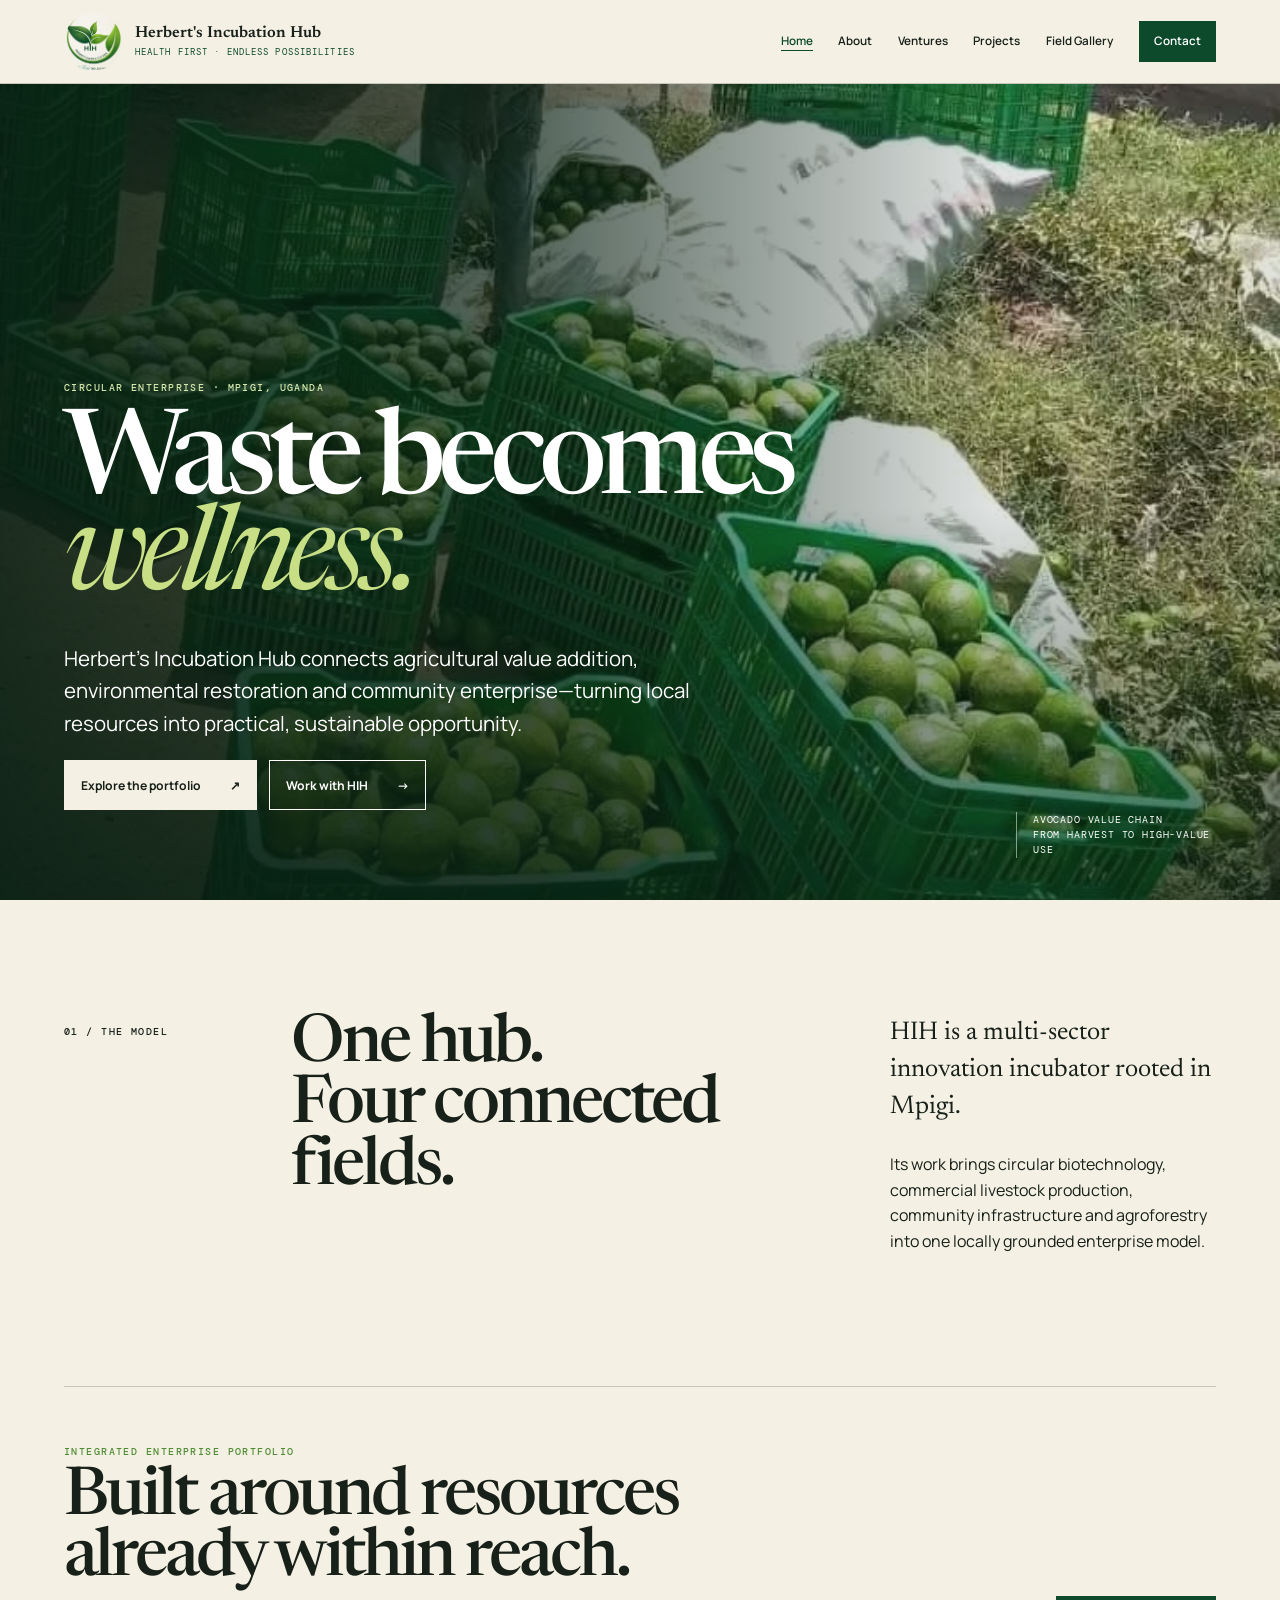
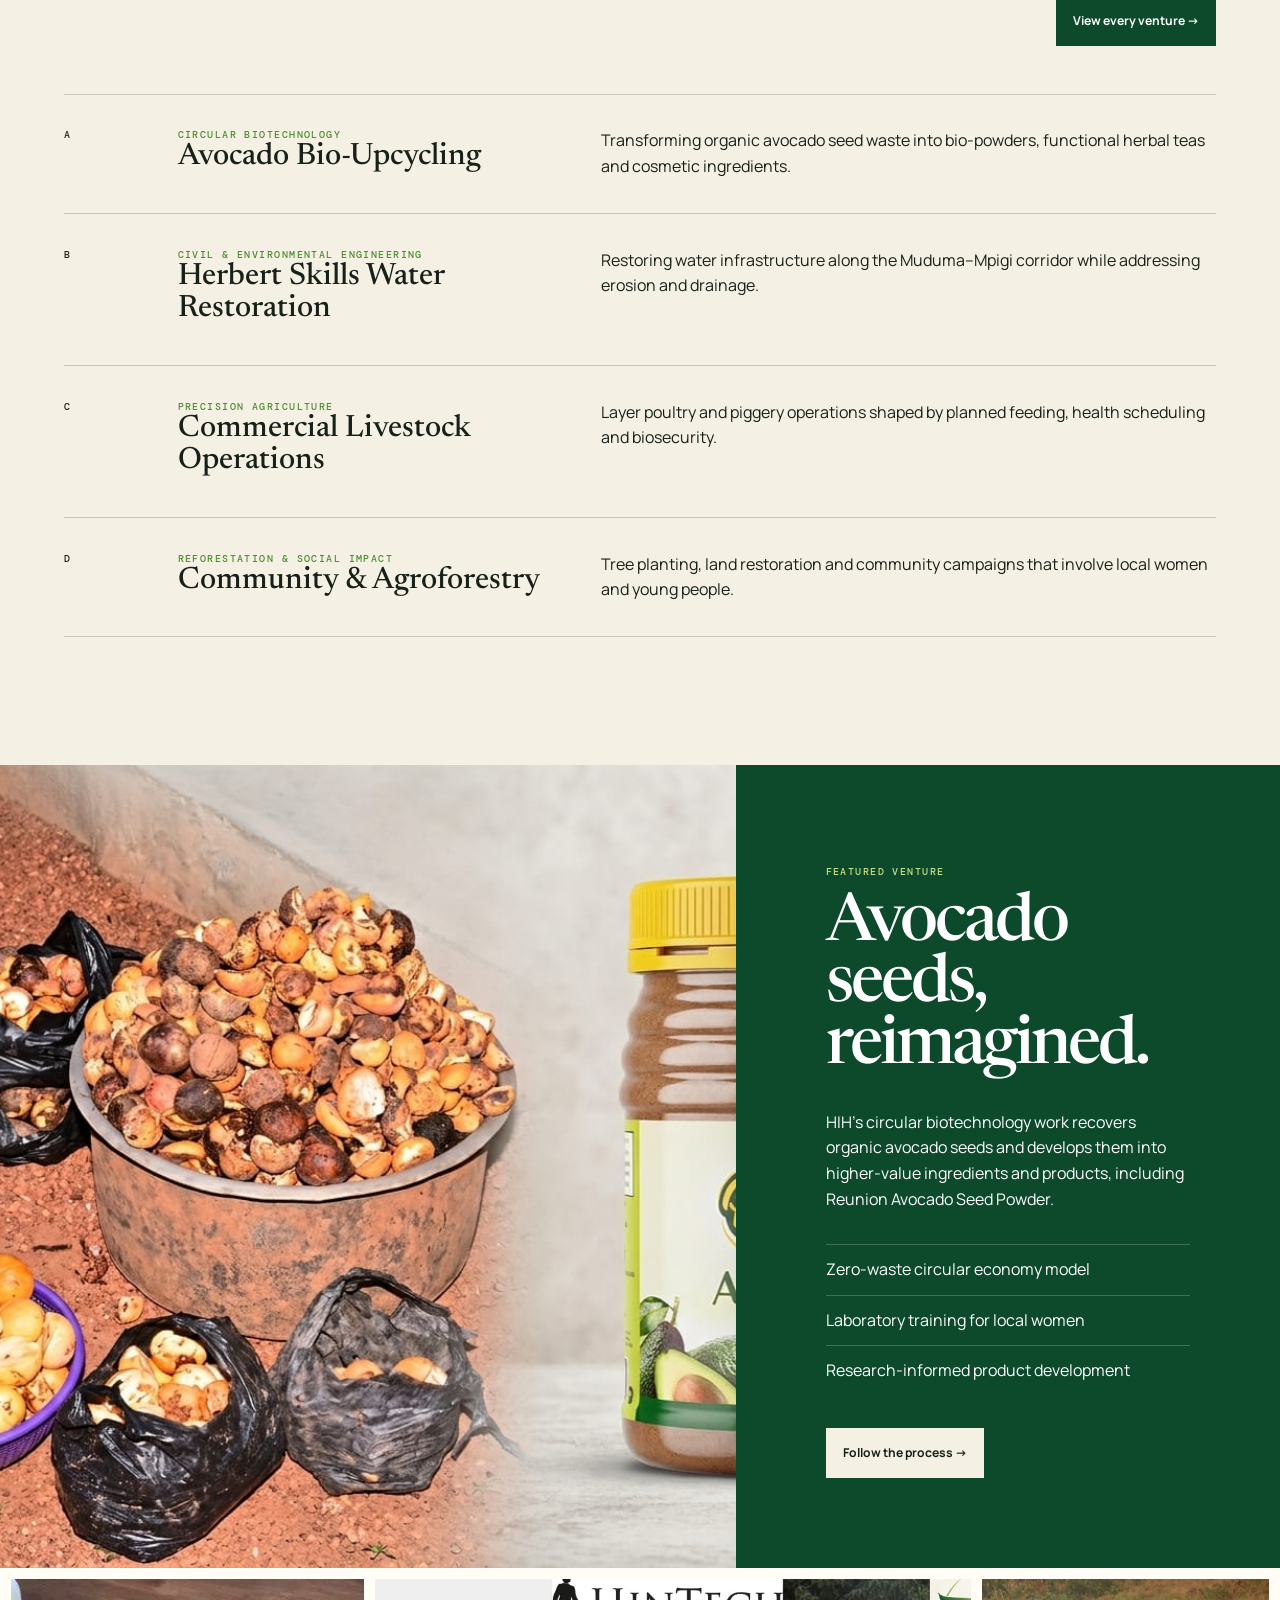
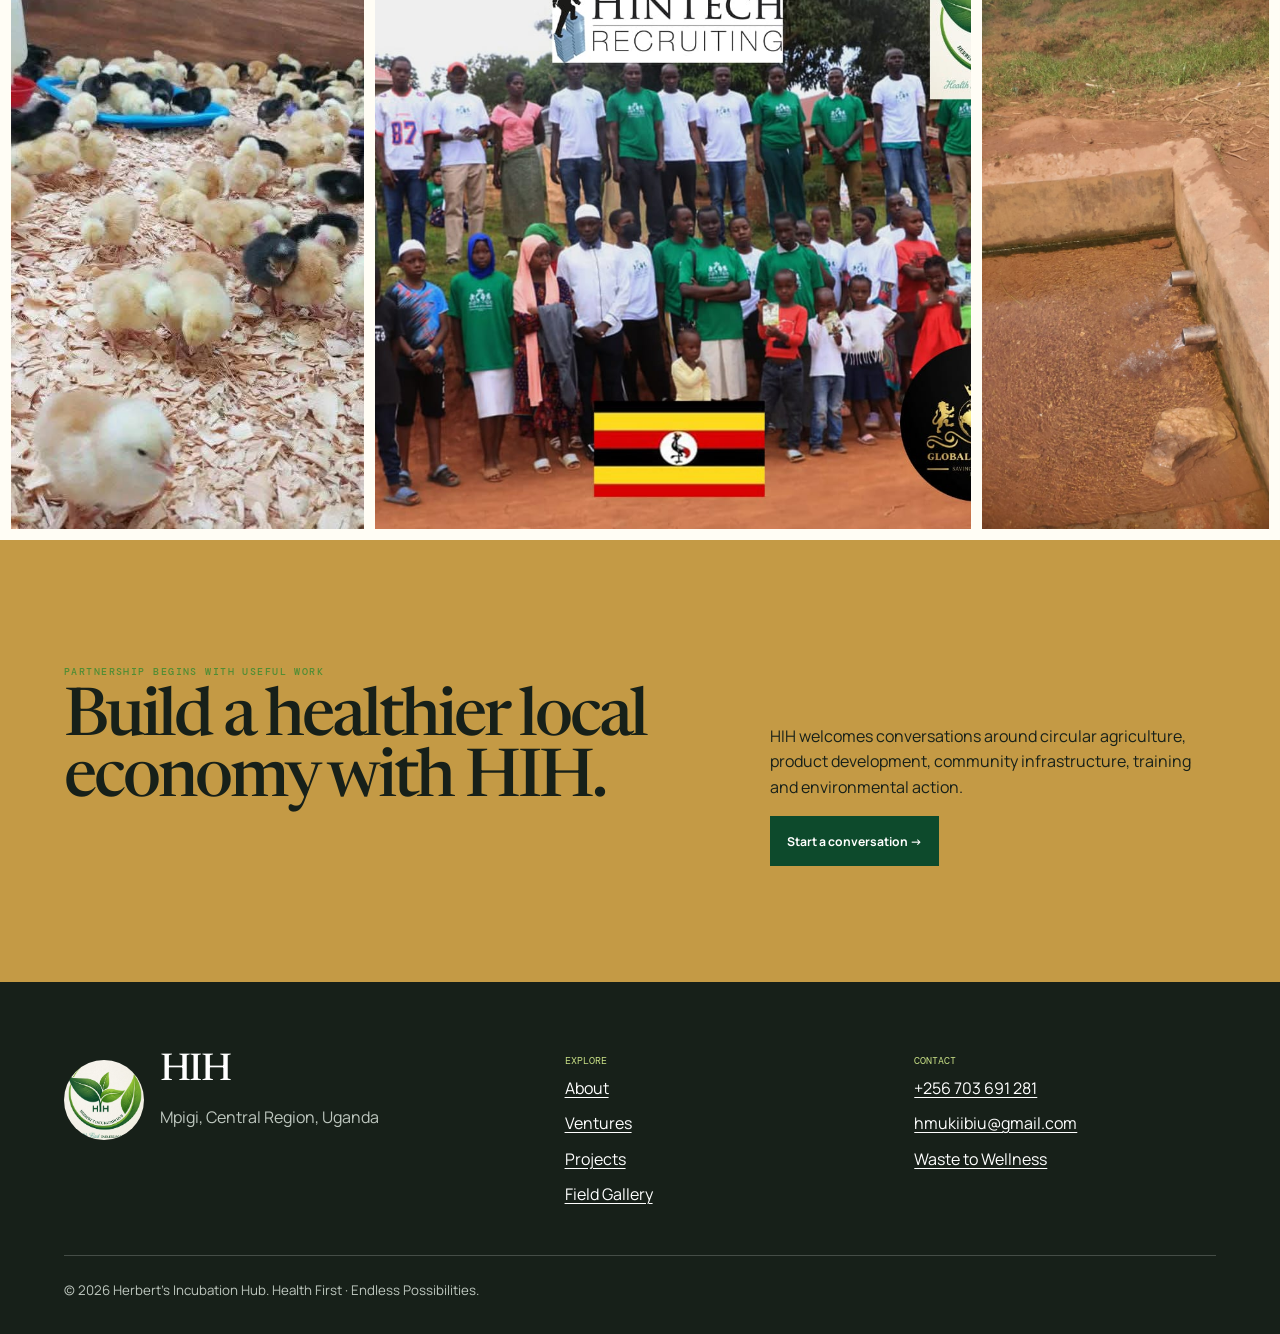
==== commit b5bd1a91: "Replace unrelated community photo and add recognition materials" ====
--- a/index.html
+++ b/index.html
@@ -1,46 +1,234 @@
 <!doctype html>
 <html lang="en">
-<head>
-  <meta charset="UTF-8"><meta name="viewport" content="width=device-width,initial-scale=1">
-  <meta name="description" content="Herbert's Incubation Hub advances avocado bio-upcycling, commercial agriculture, water restoration and community agroforestry in Mpigi, Uganda.">
-  <title>Herbert's Incubation Hub | Sustainable Enterprise in Mpigi</title>
-  <link rel="stylesheet" href="css/styles.css">
-</head>
-<body>
-<a class="skip" href="#main">Skip to content</a>
-<header class="site-header">
-  <a class="brand" href="index.html"><img src="logo.jpeg" alt=""><span><strong>Herbert's Incubation Hub</strong><small>Health first · endless possibilities</small></span></a>
-  <button class="menu-toggle" aria-expanded="false" aria-label="Toggle navigation"><span></span><span></span><span></span></button>
-  <nav class="nav"><a aria-current="page" href="index.html">Home</a><a href="pages/about.html">About</a><a href="pages/services.html">Ventures</a><a href="pages/projects.html">Projects</a><a href="pages/gallery.html">Field Gallery</a><a class="nav-cta" href="pages/contact.html">Contact</a></nav>
-</header>
-<main id="main">
-  <section class="home-hero">
-    <img src="41369b72-1ce8-4ffa-8391-0dce4ac1b164.jpeg" alt="Crates of freshly collected avocados in Mpigi">
-    <div class="hero-copy reveal"><p class="eyebrow">Circular enterprise · Mpigi, Uganda</p><h1>Waste becomes <em>wellness.</em></h1><p class="hero-lede">Herbert’s Incubation Hub connects agricultural value addition, environmental restoration and community enterprise—turning local resources into practical, sustainable opportunity.</p><div class="actions"><a class="button light" href="pages/services.html">Explore the portfolio <span>↗</span></a><a class="button line" href="pages/contact.html">Work with HIH <span>→</span></a></div></div>
-    <p class="hero-note">Avocado value chain<br>From harvest to high-value use</p>
-  </section>
-
-  <section class="section section-intro reveal"><p class="index">01 / The model</p><h2>One hub.<br>Four connected fields.</h2><div><p class="lead">HIH is a multi-sector innovation incubator rooted in Mpigi.</p><p>Its work brings circular biotechnology, commercial livestock production, community infrastructure and agroforestry into one locally grounded enterprise model.</p></div></section>
-
-  <section class="portfolio">
-    <div class="portfolio-head reveal"><div><p class="eyebrow">Integrated enterprise portfolio</p><h2>Built around resources already within reach.</h2></div><a class="button dark" href="pages/services.html">View every venture →</a></div>
-    <div class="venture-list">
-      <a class="venture-row reveal" href="pages/services.html#avocado"><span class="index">A</span><div><p class="meta">Circular biotechnology</p><h3>Avocado Bio-Upcycling</h3></div><p>Transforming organic avocado seed waste into bio-powders, functional herbal teas and cosmetic ingredients.</p></a>
-      <a class="venture-row reveal" href="pages/services.html#water"><span class="index">B</span><div><p class="meta">Civil & environmental engineering</p><h3>Herbert Skills Water Restoration</h3></div><p>Restoring water infrastructure along the Muduma–Mpigi corridor while addressing erosion and drainage.</p></a>
-      <a class="venture-row reveal" href="pages/services.html#livestock"><span class="index">C</span><div><p class="meta">Precision agriculture</p><h3>Commercial Livestock Operations</h3></div><p>Layer poultry and piggery operations shaped by planned feeding, health scheduling and biosecurity.</p></a>
-      <a class="venture-row reveal" href="pages/services.html#community"><span class="index">D</span><div><p class="meta">Reforestation & social impact</p><h3>Community & Agroforestry</h3></div><p>Tree planting, land restoration and community campaigns that involve local women and young people.</p></a>
-    </div>
-  </section>
-
-  <section class="feature">
-    <div class="feature-media"><img loading="lazy" src="03a83967-db82-44b0-a0a4-e61310265f9a.jpeg" alt="Collected avocado seeds and Reunion avocado seed powder"></div>
-    <div class="feature-copy reveal"><p class="eyebrow">Featured venture</p><h2>Avocado seeds, reimagined.</h2><p>HIH’s circular biotechnology work recovers organic avocado seeds and develops them into higher-value ingredients and products, including Reunion Avocado Seed Powder.</p><ul><li>Zero-waste circular economy model</li><li>Laboratory training for local women</li><li>Research-informed product development</li></ul><a class="button light" href="pages/projects.html">Follow the process →</a></div>
-  </section>
-
-  <section class="image-ribbon" aria-label="HIH work in pictures"><figure><img loading="lazy" src="f5054577-4f7f-49c5-9303-236e322b0ffb.jpeg" alt="Young poultry in a managed enclosure"></figure><figure><img loading="lazy" src="1f68d793-4b4d-4e7b-9723-2021ca0419a6.jpeg" alt="Community members taking part in a planting activity"></figure><figure><img loading="lazy" src="21c08e1a-e44f-449b-b9be-77ad8adf7b06.jpeg" alt="Restored community water point"></figure></section>
-
-  <section class="section closing reveal"><div><p class="eyebrow">Partnership begins with useful work</p><h2>Build a healthier local economy with HIH.</h2></div><div><p>HIH welcomes conversations around circular agriculture, product development, community infrastructure, training and environmental action.</p><a class="button dark" href="pages/contact.html">Start a conversation →</a></div></section>
-</main>
-<footer class="footer"><div><div class="footer-brand"><img src="logo.jpeg" alt="HIH logo"><div><h2>HIH</h2><p>Mpigi, Central Region, Uganda</p></div></div></div><div class="footer-links"><strong>Explore</strong><a href="pages/about.html">About</a><a href="pages/services.html">Ventures</a><a href="pages/projects.html">Projects</a><a href="pages/gallery.html">Field Gallery</a></div><div class="footer-links"><strong>Contact</strong><a href="tel:+256703691281">+256 703 691 281</a><a href="mailto:hmukiibiu@gmail.com">hmukiibiu@gmail.com</a><a href="mailto:wastetowellnessmpigi@gmail.com">Waste to Wellness</a></div><small>© 2026 Herbert’s Incubation Hub. Health First · Endless Possibilities.</small></footer>
-<script src="js/main.js"></script>
-</body></html>
+  <head>
+    <meta charset="UTF-8" />
+    <meta name="viewport" content="width=device-width,initial-scale=1" />
+    <meta
+      name="description"
+      content="Herbert's Incubation Hub advances avocado bio-upcycling, commercial agriculture, water restoration and community agroforestry in Mpigi, Uganda."
+    />
+    <title>Herbert's Incubation Hub | Sustainable Enterprise in Mpigi</title>
+    <link rel="stylesheet" href="css/styles.css" />
+  </head>
+  <body>
+    <a class="skip" href="#main">Skip to content</a>
+    <header class="site-header">
+      <a class="brand" href="index.html"
+        ><img src="logo.jpeg" alt="" /><span
+          ><strong>Herbert's Incubation Hub</strong
+          ><small>Health first · endless possibilities</small></span
+        ></a
+      >
+      <button
+        class="menu-toggle"
+        aria-expanded="false"
+        aria-label="Toggle navigation"
+      >
+        <span></span><span></span><span></span>
+      </button>
+      <nav class="nav">
+        <a aria-current="page" href="index.html">Home</a
+        ><a href="pages/about.html">About</a
+        ><a href="pages/services.html">Ventures</a
+        ><a href="pages/projects.html">Projects</a
+        ><a href="pages/gallery.html">Field Gallery</a
+        ><a class="nav-cta" href="pages/contact.html">Contact</a>
+      </nav>
+    </header>
+    <main id="main">
+      <section class="home-hero">
+        <img
+          src="41369b72-1ce8-4ffa-8391-0dce4ac1b164.jpeg"
+          alt="Crates of freshly collected avocados in Mpigi"
+        />
+        <div class="hero-copy reveal">
+          <p class="eyebrow">Circular enterprise · Mpigi, Uganda</p>
+          <h1>Waste becomes <em>wellness.</em></h1>
+          <p class="hero-lede">
+            Herbert’s Incubation Hub connects agricultural value addition,
+            environmental restoration and community enterprise—turning local
+            resources into practical, sustainable opportunity.
+          </p>
+          <div class="actions">
+            <a class="button light" href="pages/services.html"
+              >Explore the portfolio <span>↗</span></a
+            ><a class="button line" href="pages/contact.html"
+              >Work with HIH <span>→</span></a
+            >
+          </div>
+        </div>
+        <p class="hero-note">
+          Avocado value chain<br />From harvest to high-value use
+        </p>
+      </section>
+
+      <section class="section section-intro reveal">
+        <p class="index">01 / The model</p>
+        <h2>One hub.<br />Four connected fields.</h2>
+        <div>
+          <p class="lead">
+            HIH is a multi-sector innovation incubator rooted in Mpigi.
+          </p>
+          <p>
+            Its work brings circular biotechnology, commercial livestock
+            production, community infrastructure and agroforestry into one
+            locally grounded enterprise model.
+          </p>
+        </div>
+      </section>
+
+      <section class="portfolio">
+        <div class="portfolio-head reveal">
+          <div>
+            <p class="eyebrow">Integrated enterprise portfolio</p>
+            <h2>Built around resources already within reach.</h2>
+          </div>
+          <a class="button dark" href="pages/services.html"
+            >View every venture →</a
+          >
+        </div>
+        <div class="venture-list">
+          <a class="venture-row reveal" href="pages/services.html#avocado"
+            ><span class="index">A</span>
+            <div>
+              <p class="meta">Circular biotechnology</p>
+              <h3>Avocado Bio-Upcycling</h3>
+            </div>
+            <p>
+              Transforming organic avocado seed waste into bio-powders,
+              functional herbal teas and cosmetic ingredients.
+            </p></a
+          >
+          <a class="venture-row reveal" href="pages/services.html#water"
+            ><span class="index">B</span>
+            <div>
+              <p class="meta">Civil & environmental engineering</p>
+              <h3>Herbert Skills Water Restoration</h3>
+            </div>
+            <p>
+              Restoring water infrastructure along the Muduma–Mpigi corridor
+              while addressing erosion and drainage.
+            </p></a
+          >
+          <a class="venture-row reveal" href="pages/services.html#livestock"
+            ><span class="index">C</span>
+            <div>
+              <p class="meta">Precision agriculture</p>
+              <h3>Commercial Livestock Operations</h3>
+            </div>
+            <p>
+              Layer poultry and piggery operations shaped by planned feeding,
+              health scheduling and biosecurity.
+            </p></a
+          >
+          <a class="venture-row reveal" href="pages/services.html#community"
+            ><span class="index">D</span>
+            <div>
+              <p class="meta">Reforestation & social impact</p>
+              <h3>Community & Agroforestry</h3>
+            </div>
+            <p>
+              Tree planting, land restoration and community campaigns that
+              involve local women and young people.
+            </p></a
+          >
+        </div>
+      </section>
+
+      <section class="feature">
+        <div class="feature-media">
+          <img
+            loading="lazy"
+            src="03a83967-db82-44b0-a0a4-e61310265f9a.jpeg"
+            alt="Collected avocado seeds and Reunion avocado seed powder"
+          />
+        </div>
+        <div class="feature-copy reveal">
+          <p class="eyebrow">Featured venture</p>
+          <h2>Avocado seeds, reimagined.</h2>
+          <p>
+            HIH’s circular biotechnology work recovers organic avocado seeds and
+            develops them into higher-value ingredients and products, including
+            Reunion Avocado Seed Powder.
+          </p>
+          <ul>
+            <li>Zero-waste circular economy model</li>
+            <li>Laboratory training for local women</li>
+            <li>Research-informed product development</li>
+          </ul>
+          <a class="button light" href="pages/projects.html"
+            >Follow the process →</a
+          >
+        </div>
+      </section>
+
+      <section class="image-ribbon" aria-label="HIH work in pictures">
+        <figure>
+          <img
+            loading="lazy"
+            src="f5054577-4f7f-49c5-9303-236e322b0ffb.jpeg"
+            alt="Young poultry in a managed enclosure"
+          />
+        </figure>
+        <figure>
+          <img
+            loading="lazy"
+            src="images/hih-global-eco-army-community.jpeg"
+            alt="HIH and Global Eco Army community members gathered in Mpigi"
+          />
+        </figure>
+        <figure>
+          <img
+            loading="lazy"
+            src="21c08e1a-e44f-449b-b9be-77ad8adf7b06.jpeg"
+            alt="Restored community water point"
+          />
+        </figure>
+      </section>
+
+      <section class="section closing reveal">
+        <div>
+          <p class="eyebrow">Partnership begins with useful work</p>
+          <h2>Build a healthier local economy with HIH.</h2>
+        </div>
+        <div>
+          <p>
+            HIH welcomes conversations around circular agriculture, product
+            development, community infrastructure, training and environmental
+            action.
+          </p>
+          <a class="button dark" href="pages/contact.html"
+            >Start a conversation →</a
+          >
+        </div>
+      </section>
+    </main>
+    <footer class="footer">
+      <div>
+        <div class="footer-brand">
+          <img src="logo.jpeg" alt="HIH logo" />
+          <div>
+            <h2>HIH</h2>
+            <p>Mpigi, Central Region, Uganda</p>
+          </div>
+        </div>
+      </div>
+      <div class="footer-links">
+        <strong>Explore</strong><a href="pages/about.html">About</a
+        ><a href="pages/services.html">Ventures</a
+        ><a href="pages/projects.html">Projects</a
+        ><a href="pages/gallery.html">Field Gallery</a>
+      </div>
+      <div class="footer-links">
+        <strong>Contact</strong><a href="tel:+256703691281">+256 703 691 281</a
+        ><a href="mailto:hmukiibiu@gmail.com">hmukiibiu@gmail.com</a
+        ><a href="mailto:wastetowellnessmpigi@gmail.com">Waste to Wellness</a>
+      </div>
+      <small
+        >© 2026 Herbert’s Incubation Hub. Health First · Endless
+        Possibilities.</small
+      >
+    </footer>
+    <script src="js/main.js"></script>
+  </body>
+</html>
--- a/css/styles.css
+++ b/css/styles.css
@@ -1,20 +1,1158 @@
-@import url('https://fonts.googleapis.com/css2?family=DM+Mono:wght@400;500&family=Manrope:wght@400;500;600;700&family=Newsreader:opsz,wght@6..72,400;6..72,500;6..72,600&display=swap');
-:root{--ink:#172019;--forest:#0d4a2c;--leaf:#4f8d34;--lime:#9abd56;--cream:#f4f0e3;--paper:#fffdf5;--gold:#c49a45;--line:rgba(23,32,25,.2);--serif:'Newsreader',Georgia,serif;--sans:'Manrope',Arial,sans-serif;--mono:'DM Mono',monospace;--pad:clamp(1.15rem,5vw,5.5rem)}
-*{box-sizing:border-box}html{scroll-behavior:smooth}body{margin:0;color:var(--ink);background:var(--cream);font-family:var(--sans);line-height:1.6}body.menu-open{overflow:hidden}img{display:block;width:100%}a{color:inherit}button,input,textarea{font:inherit}a:focus-visible,button:focus-visible,input:focus-visible,textarea:focus-visible{outline:3px solid var(--gold);outline-offset:3px}.skip{position:fixed;left:1rem;top:-5rem;z-index:100;padding:.8rem 1rem;color:white;background:var(--ink)}.skip:focus{top:1rem}
-.site-header{min-height:84px;padding:.7rem var(--pad);display:flex;align-items:center;justify-content:space-between;gap:2rem;background:rgba(244,240,227,.96);border-bottom:1px solid var(--line);position:relative;z-index:40}.brand{display:flex;align-items:center;gap:.8rem;text-decoration:none}.brand img{width:58px;height:58px;object-fit:cover;border-radius:50%}.brand strong{display:block;max-width:190px;font:600 1rem/1.05 var(--serif)}.brand small{display:block;color:var(--forest);font:.58rem var(--mono);text-transform:uppercase;letter-spacing:.12em;margin-top:.25rem}.nav{display:flex;align-items:center;gap:clamp(.8rem,2vw,2rem)}.nav a{text-decoration:none;font-size:.73rem;font-weight:600}.nav a[aria-current=page]{color:var(--forest);border-bottom:1px solid}.nav-cta{padding:.72rem .95rem;color:white!important;background:var(--forest);border:0!important}.menu-toggle{display:none;min-width:44px;min-height:44px;border:0;background:none}.menu-toggle span{display:block;width:25px;height:1px;margin:6px auto;background:currentColor}
-.eyebrow,.index,.meta{font:500 .64rem var(--mono);letter-spacing:.14em;text-transform:uppercase}.eyebrow{color:var(--leaf)}h1,h2,h3{font-family:var(--serif);font-weight:500;margin-top:0}h1{font-size:clamp(3.7rem,9.2vw,9.6rem);line-height:.82;letter-spacing:-.065em}h2{font-size:clamp(2.6rem,5.2vw,5.6rem);line-height:.92;letter-spacing:-.045em}h3{font-size:clamp(1.45rem,2.4vw,2.25rem);line-height:1.06}p{max-width:68ch}.button{display:inline-flex;align-items:center;justify-content:space-between;gap:1.8rem;min-height:50px;padding:.78rem 1rem;border:1px solid currentColor;text-decoration:none;font-size:.76rem;font-weight:700;transition:transform .25s,background .25s,color .25s}.button:hover{transform:translateY(-3px)}.button.light{color:var(--ink);background:var(--cream);border-color:var(--cream)}.button.dark{color:white;background:var(--forest);border-color:var(--forest)}.button.line{background:transparent}.actions{display:flex;flex-wrap:wrap;gap:.75rem}
-.home-hero{min-height:calc(100svh - 84px);position:relative;display:grid;align-items:end;overflow:hidden;color:white;background:var(--forest)}.home-hero>img{position:absolute;inset:0;height:100%;object-fit:cover;object-position:center 48%;filter:saturate(.8) contrast(1.02);animation:hero-in 1.6s ease-out both}.home-hero:after{content:'';position:absolute;inset:0;background:linear-gradient(90deg,rgba(7,31,18,.91) 0%,rgba(7,31,18,.68) 42%,rgba(7,31,18,.12) 78%),linear-gradient(0deg,rgba(7,31,18,.65),transparent 48%)}.hero-copy{position:relative;z-index:1;padding:clamp(5rem,10vw,9rem) var(--pad) clamp(3rem,7vw,6rem);max-width:1150px}.hero-copy .eyebrow{color:#d5e7ad}.hero-copy h1{max-width:950px;margin:1.4rem 0 2rem}.hero-copy h1 em{color:#c8df85;font-weight:400}.hero-lede{max-width:630px;font-size:clamp(1rem,1.6vw,1.28rem)}.hero-note{position:absolute;z-index:2;right:var(--pad);bottom:2rem;max-width:200px;padding-left:1rem;border-left:1px solid rgba(255,255,255,.5);font:.64rem/1.5 var(--mono);text-transform:uppercase;letter-spacing:.08em}
-.section{padding:clamp(5rem,9vw,9rem) var(--pad)}.section-intro{display:grid;grid-template-columns:.35fr 1.15fr .7fr;gap:5vw;align-items:start}.lead{margin-top:0;font:400 clamp(1.3rem,2vw,1.75rem)/1.45 var(--serif)}.portfolio{padding:0 var(--pad) clamp(6rem,10vw,10rem)}.portfolio-head{padding:3rem 0;display:flex;justify-content:space-between;align-items:end;gap:2rem;border-top:1px solid var(--line)}.portfolio-head h2{max-width:760px}.venture-list{border-top:1px solid var(--line)}.venture-row{display:grid;grid-template-columns:.15fr .72fr 1.13fr;gap:2rem;align-items:start;padding:2.1rem 0;border-bottom:1px solid var(--line);text-decoration:none;transition:padding .25s,color .25s}.venture-row:hover{padding-left:1rem;color:var(--forest)}.venture-row h3{margin-bottom:.35rem}.venture-row p{margin:0}.venture-row .meta{color:var(--leaf)}
-.feature{display:grid;grid-template-columns:1.15fr .85fr;min-height:720px;background:var(--forest);color:white}.feature-media{min-height:580px;overflow:hidden}.feature-media img{height:100%;object-fit:cover;transition:transform 1s ease}.feature:hover img{transform:scale(1.025)}.feature-copy{padding:clamp(3rem,7vw,7rem);align-self:center}.feature-copy .eyebrow{color:#c8df85}.feature-copy h2{margin:1rem 0 2rem}.feature-copy ul{padding:0;list-style:none;margin:2rem 0}.feature-copy li{padding:.75rem 0;border-top:1px solid rgba(255,255,255,.2)}
-.image-ribbon{display:grid;grid-template-columns:.8fr 1.35fr .65fr;gap:.7rem;padding:.7rem;background:var(--paper)}.image-ribbon figure{margin:0;min-height:440px;overflow:hidden}.image-ribbon img{height:100%;object-fit:cover;transition:transform .7s ease}.image-ribbon figure:hover img{transform:scale(1.035)}.image-ribbon figure:nth-child(2){min-height:550px}.closing{display:grid;grid-template-columns:1.15fr .85fr;gap:8vw;align-items:end;background:var(--gold)}
-.page-hero{min-height:65vh;padding:clamp(5rem,10vw,9rem) var(--pad);display:grid;grid-template-columns:1.35fr .65fr;gap:6vw;align-items:end;border-bottom:1px solid var(--line)}.page-hero h1{margin:1rem 0 0;font-size:clamp(4rem,8vw,8.2rem)}.page-hero .side{border-left:1px solid var(--line);padding-left:1.5rem}.page-hero.photo{min-height:75vh;position:relative;color:white;overflow:hidden}.page-hero.photo>img{position:absolute;inset:0;height:100%;object-fit:cover}.page-hero.photo:after{content:'';position:absolute;inset:0;background:linear-gradient(90deg,rgba(8,31,18,.88),rgba(8,31,18,.25))}.page-hero.photo>div{position:relative;z-index:1}.page-hero.photo .eyebrow{color:#c8df85}
-.story-grid{display:grid;grid-template-columns:.75fr 1.25fr;gap:8vw}.story-grid .body{font-size:1.05rem}.story-grid .body>p:first-child{font:400 1.55rem/1.5 var(--serif)}.founder-band{display:grid;grid-template-columns:.82fr 1.18fr;background:var(--ink);color:white}.founder-photo{min-height:650px;overflow:hidden}.founder-photo img{height:100%;object-fit:cover;object-position:center top}.founder-copy{padding:clamp(3rem,7vw,7rem);align-self:center}.founder-copy .eyebrow{color:#c8df85}.credentials{display:grid;gap:0;margin-top:2rem}.credentials div{padding:1rem 0;border-top:1px solid rgba(255,255,255,.2)}
-.venture-detail{display:grid;grid-template-columns:.9fr 1.1fr;min-height:650px;border-bottom:1px solid var(--line)}.venture-detail:nth-child(even) .venture-picture{order:2}.venture-picture{min-height:560px;overflow:hidden}.venture-picture img{height:100%;object-fit:cover;transition:transform .8s ease}.venture-detail:hover img{transform:scale(1.02)}.venture-copy{padding:clamp(3rem,7vw,7rem);align-self:center}.venture-copy h2{font-size:clamp(2.6rem,4.2vw,4.7rem);margin:.8rem 0 1.5rem}.venture-copy ul{list-style:none;padding:0;margin:2rem 0 0}.venture-copy li{border-top:1px solid var(--line);padding:.75rem 0}
-.project-story{padding:clamp(5rem,9vw,9rem) var(--pad);display:grid;grid-template-columns:.35fr 1fr .75fr;gap:4vw;border-bottom:1px solid var(--line)}.project-story h2{font-size:clamp(2.7rem,4.8vw,5rem)}.project-story img{aspect-ratio:4/5;height:100%;object-fit:cover}.project-story:nth-child(even){background:var(--paper)}
-.filters{display:flex;flex-wrap:wrap;gap:.5rem;margin-bottom:2.5rem}.filter{padding:.65rem 1rem;border:1px solid var(--forest);background:transparent;cursor:pointer}.filter.active{color:white;background:var(--forest)}.gallery{display:grid;grid-template-columns:repeat(12,1fr);gap:.8rem}.gallery-item{grid-column:span 4;border:0;padding:0;background:transparent;text-align:left;cursor:pointer;overflow:hidden}.gallery-item:nth-child(5n+1),.gallery-item:nth-child(5n+4){grid-column:span 7}.gallery-item:nth-child(5n+2),.gallery-item:nth-child(5n+5){grid-column:span 5}.gallery-item img{height:390px;object-fit:cover;transition:transform .6s ease}.gallery-item:nth-child(5n+1) img{height:520px}.gallery-item:hover img{transform:scale(1.025)}.gallery-item span{display:block;padding:.65rem 0 1.1rem;font:.65rem var(--mono);text-transform:uppercase}.gallery-item.is-hidden{display:none}.lightbox{position:fixed;inset:0;z-index:90;display:none;place-items:center;padding:3rem;background:rgba(7,19,12,.95)}.lightbox.open{display:grid}.lightbox img{width:auto;max-width:92vw;max-height:84vh}.lightbox button{position:absolute;top:1rem;right:1rem;width:46px;height:46px;border:0;background:white;font-size:1.5rem}
-.contact-grid{display:grid;grid-template-columns:.8fr 1.2fr;gap:8vw}.contact-list{list-style:none;padding:0}.contact-list li{padding:1rem 0;border-top:1px solid var(--line)}.contact-list small{display:block;color:var(--leaf);font:.62rem var(--mono);text-transform:uppercase;letter-spacing:.12em}.form{display:grid;gap:1rem}.field{display:grid;gap:.4rem}.field label{font-size:.75rem;font-weight:700}.field input,.field textarea{width:100%;padding:.95rem;border:1px solid var(--line);background:var(--paper)}.field textarea{min-height:170px;resize:vertical}.form-note{color:#5c645d;font-size:.72rem}.map-card{min-height:320px;padding:3rem;display:grid;place-items:center;text-align:center;color:white;background:var(--forest)}
-.footer{padding:4.5rem var(--pad) 2rem;display:grid;grid-template-columns:1.5fr 1fr 1fr;gap:3rem;color:white;background:var(--ink)}.footer-brand{display:flex;gap:1rem;align-items:center}.footer-brand img{width:80px;height:80px;object-fit:cover;border-radius:50%}.footer h2{font-size:2.4rem;margin:0}.footer p,.footer small{color:#bec7bf}.footer-links{display:flex;flex-direction:column;gap:.6rem}.footer-links strong{color:#c8df85;font:.65rem var(--mono);text-transform:uppercase}.footer a{text-decoration-thickness:1px;text-underline-offset:.2rem}.footer>small{grid-column:1/-1;padding-top:1.5rem;border-top:1px solid rgba(255,255,255,.2)}
-.reveal{opacity:0;transform:translateY(26px);transition:opacity .75s ease,transform .75s ease}.reveal.visible{opacity:1;transform:none}@keyframes hero-in{from{transform:scale(1.05);opacity:.55}to{transform:scale(1);opacity:1}}
-@media(max-width:820px){.site-header{min-height:74px}.brand img{width:48px;height:48px}.brand small{display:none}.menu-toggle{display:block}.nav{display:none;position:absolute;top:100%;left:0;right:0;min-height:calc(100vh - 74px);padding:2rem var(--pad);flex-direction:column;align-items:stretch;background:var(--cream)}.nav.open{display:flex}.nav a{padding:.8rem 0;font-size:1rem}.nav-cta{text-align:center}.home-hero:after{background:linear-gradient(0deg,rgba(7,31,18,.95),rgba(7,31,18,.25) 80%)}.home-hero>img{object-position:58% center}.hero-copy{padding-top:14rem}.hero-note{display:none}.section-intro,.feature,.page-hero,.story-grid,.founder-band,.venture-detail,.project-story,.contact-grid,.closing{grid-template-columns:1fr}.venture-row{grid-template-columns:2rem 1fr}.venture-row>p{grid-column:2}.portfolio-head{align-items:start;flex-direction:column}.feature-copy,.founder-copy,.venture-copy{padding:4rem var(--pad)}.venture-detail:nth-child(even) .venture-picture{order:0}.project-story img{max-height:560px}.image-ribbon{grid-template-columns:1fr 1fr}.image-ribbon figure,.image-ribbon figure:nth-child(2){min-height:330px}.image-ribbon figure:nth-child(3){grid-column:1/-1}.gallery-item,.gallery-item:nth-child(5n+1),.gallery-item:nth-child(5n+2),.gallery-item:nth-child(5n+4),.gallery-item:nth-child(5n+5){grid-column:span 6}.gallery-item img,.gallery-item:nth-child(5n+1) img{height:330px}.footer{grid-template-columns:1fr 1fr}.footer>:first-child{grid-column:1/-1}}
-@media(max-width:520px){h1{font-size:clamp(3.4rem,18vw,5.2rem)}.page-hero{min-height:55vh}.page-hero .side{border-left:0;border-top:1px solid var(--line);padding:1rem 0 0}.image-ribbon{grid-template-columns:1fr}.image-ribbon figure:nth-child(3){grid-column:auto}.gallery-item,.gallery-item:nth-child(5n+1),.gallery-item:nth-child(5n+2),.gallery-item:nth-child(5n+4),.gallery-item:nth-child(5n+5){grid-column:1/-1}.footer{grid-template-columns:1fr}.footer>:first-child{grid-column:auto}}
-@media(prefers-reduced-motion:reduce){html{scroll-behavior:auto}.reveal{opacity:1;transform:none;transition:none}.home-hero>img{animation:none}.button,.feature-media img,.venture-picture img,.gallery-item img{transition:none}}
+@import url("https://fonts.googleapis.com/css2?family=DM+Mono:wght@400;500&family=Manrope:wght@400;500;600;700&family=Newsreader:opsz,wght@6..72,400;6..72,500;6..72,600&display=swap");
+:root {
+  --ink: #172019;
+  --forest: #0d4a2c;
+  --leaf: #4f8d34;
+  --lime: #9abd56;
+  --cream: #f4f0e3;
+  --paper: #fffdf5;
+  --gold: #c49a45;
+  --line: rgba(23, 32, 25, 0.2);
+  --serif: "Newsreader", Georgia, serif;
+  --sans: "Manrope", Arial, sans-serif;
+  --mono: "DM Mono", monospace;
+  --pad: clamp(1.15rem, 5vw, 5.5rem);
+}
+* {
+  box-sizing: border-box;
+}
+html {
+  scroll-behavior: smooth;
+}
+body {
+  margin: 0;
+  color: var(--ink);
+  background: var(--cream);
+  font-family: var(--sans);
+  line-height: 1.6;
+}
+body.menu-open {
+  overflow: hidden;
+}
+img {
+  display: block;
+  width: 100%;
+}
+a {
+  color: inherit;
+}
+button,
+input,
+textarea {
+  font: inherit;
+}
+a:focus-visible,
+button:focus-visible,
+input:focus-visible,
+textarea:focus-visible {
+  outline: 3px solid var(--gold);
+  outline-offset: 3px;
+}
+.skip {
+  position: fixed;
+  left: 1rem;
+  top: -5rem;
+  z-index: 100;
+  padding: 0.8rem 1rem;
+  color: white;
+  background: var(--ink);
+}
+.skip:focus {
+  top: 1rem;
+}
+.site-header {
+  min-height: 84px;
+  padding: 0.7rem var(--pad);
+  display: flex;
+  align-items: center;
+  justify-content: space-between;
+  gap: 2rem;
+  background: rgba(244, 240, 227, 0.96);
+  border-bottom: 1px solid var(--line);
+  position: relative;
+  z-index: 40;
+}
+.brand {
+  display: flex;
+  align-items: center;
+  gap: 0.8rem;
+  text-decoration: none;
+}
+.brand img {
+  width: 58px;
+  height: 58px;
+  object-fit: cover;
+  border-radius: 50%;
+}
+.brand strong {
+  display: block;
+  max-width: 190px;
+  font: 600 1rem/1.05 var(--serif);
+}
+.brand small {
+  display: block;
+  color: var(--forest);
+  font: 0.58rem var(--mono);
+  text-transform: uppercase;
+  letter-spacing: 0.12em;
+  margin-top: 0.25rem;
+}
+.nav {
+  display: flex;
+  align-items: center;
+  gap: clamp(0.8rem, 2vw, 2rem);
+}
+.nav a {
+  text-decoration: none;
+  font-size: 0.73rem;
+  font-weight: 600;
+}
+.nav a[aria-current="page"] {
+  color: var(--forest);
+  border-bottom: 1px solid;
+}
+.nav-cta {
+  padding: 0.72rem 0.95rem;
+  color: white !important;
+  background: var(--forest);
+  border: 0 !important;
+}
+.menu-toggle {
+  display: none;
+  min-width: 44px;
+  min-height: 44px;
+  border: 0;
+  background: none;
+}
+.menu-toggle span {
+  display: block;
+  width: 25px;
+  height: 1px;
+  margin: 6px auto;
+  background: currentColor;
+}
+.eyebrow,
+.index,
+.meta {
+  font: 500 0.64rem var(--mono);
+  letter-spacing: 0.14em;
+  text-transform: uppercase;
+}
+.eyebrow {
+  color: var(--leaf);
+}
+h1,
+h2,
+h3 {
+  font-family: var(--serif);
+  font-weight: 500;
+  margin-top: 0;
+}
+h1 {
+  font-size: clamp(3.7rem, 9.2vw, 9.6rem);
+  line-height: 0.82;
+  letter-spacing: -0.065em;
+}
+h2 {
+  font-size: clamp(2.6rem, 5.2vw, 5.6rem);
+  line-height: 0.92;
+  letter-spacing: -0.045em;
+}
+h3 {
+  font-size: clamp(1.45rem, 2.4vw, 2.25rem);
+  line-height: 1.06;
+}
+p {
+  max-width: 68ch;
+}
+.button {
+  display: inline-flex;
+  align-items: center;
+  justify-content: space-between;
+  gap: 1.8rem;
+  min-height: 50px;
+  padding: 0.78rem 1rem;
+  border: 1px solid currentColor;
+  text-decoration: none;
+  font-size: 0.76rem;
+  font-weight: 700;
+  transition:
+    transform 0.25s,
+    background 0.25s,
+    color 0.25s;
+}
+.button:hover {
+  transform: translateY(-3px);
+}
+.button.light {
+  color: var(--ink);
+  background: var(--cream);
+  border-color: var(--cream);
+}
+.button.dark {
+  color: white;
+  background: var(--forest);
+  border-color: var(--forest);
+}
+.button.line {
+  background: transparent;
+}
+.actions {
+  display: flex;
+  flex-wrap: wrap;
+  gap: 0.75rem;
+}
+.home-hero {
+  min-height: calc(100svh - 84px);
+  position: relative;
+  display: grid;
+  align-items: end;
+  overflow: hidden;
+  color: white;
+  background: var(--forest);
+}
+.home-hero > img {
+  position: absolute;
+  inset: 0;
+  height: 100%;
+  object-fit: cover;
+  object-position: center 48%;
+  filter: saturate(0.8) contrast(1.02);
+  animation: hero-in 1.6s ease-out both;
+}
+.home-hero:after {
+  content: "";
+  position: absolute;
+  inset: 0;
+  background:
+    linear-gradient(
+      90deg,
+      rgba(7, 31, 18, 0.91) 0%,
+      rgba(7, 31, 18, 0.68) 42%,
+      rgba(7, 31, 18, 0.12) 78%
+    ),
+    linear-gradient(0deg, rgba(7, 31, 18, 0.65), transparent 48%);
+}
+.hero-copy {
+  position: relative;
+  z-index: 1;
+  padding: clamp(5rem, 10vw, 9rem) var(--pad) clamp(3rem, 7vw, 6rem);
+  max-width: 1150px;
+}
+.hero-copy .eyebrow {
+  color: #d5e7ad;
+}
+.hero-copy h1 {
+  max-width: 950px;
+  margin: 1.4rem 0 2rem;
+}
+.hero-copy h1 em {
+  color: #c8df85;
+  font-weight: 400;
+}
+.hero-lede {
+  max-width: 630px;
+  font-size: clamp(1rem, 1.6vw, 1.28rem);
+}
+.hero-note {
+  position: absolute;
+  z-index: 2;
+  right: var(--pad);
+  bottom: 2rem;
+  max-width: 200px;
+  padding-left: 1rem;
+  border-left: 1px solid rgba(255, 255, 255, 0.5);
+  font: 0.64rem/1.5 var(--mono);
+  text-transform: uppercase;
+  letter-spacing: 0.08em;
+}
+.section {
+  padding: clamp(5rem, 9vw, 9rem) var(--pad);
+}
+.section-intro {
+  display: grid;
+  grid-template-columns: 0.35fr 1.15fr 0.7fr;
+  gap: 5vw;
+  align-items: start;
+}
+.lead {
+  margin-top: 0;
+  font: 400 clamp(1.3rem, 2vw, 1.75rem) / 1.45 var(--serif);
+}
+.portfolio {
+  padding: 0 var(--pad) clamp(6rem, 10vw, 10rem);
+}
+.portfolio-head {
+  padding: 3rem 0;
+  display: flex;
+  justify-content: space-between;
+  align-items: end;
+  gap: 2rem;
+  border-top: 1px solid var(--line);
+}
+.portfolio-head h2 {
+  max-width: 760px;
+}
+.venture-list {
+  border-top: 1px solid var(--line);
+}
+.venture-row {
+  display: grid;
+  grid-template-columns: 0.15fr 0.72fr 1.13fr;
+  gap: 2rem;
+  align-items: start;
+  padding: 2.1rem 0;
+  border-bottom: 1px solid var(--line);
+  text-decoration: none;
+  transition:
+    padding 0.25s,
+    color 0.25s;
+}
+.venture-row:hover {
+  padding-left: 1rem;
+  color: var(--forest);
+}
+.venture-row h3 {
+  margin-bottom: 0.35rem;
+}
+.venture-row p {
+  margin: 0;
+}
+.venture-row .meta {
+  color: var(--leaf);
+}
+.feature {
+  display: grid;
+  grid-template-columns: 1.15fr 0.85fr;
+  min-height: 720px;
+  background: var(--forest);
+  color: white;
+}
+.feature-media {
+  min-height: 580px;
+  overflow: hidden;
+}
+.feature-media img {
+  height: 100%;
+  object-fit: cover;
+  transition: transform 1s ease;
+}
+.feature:hover img {
+  transform: scale(1.025);
+}
+.feature-copy {
+  padding: clamp(3rem, 7vw, 7rem);
+  align-self: center;
+}
+.feature-copy .eyebrow {
+  color: #c8df85;
+}
+.feature-copy h2 {
+  margin: 1rem 0 2rem;
+}
+.feature-copy ul {
+  padding: 0;
+  list-style: none;
+  margin: 2rem 0;
+}
+.feature-copy li {
+  padding: 0.75rem 0;
+  border-top: 1px solid rgba(255, 255, 255, 0.2);
+}
+.image-ribbon {
+  display: grid;
+  grid-template-columns: 0.8fr 1.35fr 0.65fr;
+  gap: 0.7rem;
+  padding: 0.7rem;
+  background: var(--paper);
+}
+.image-ribbon figure {
+  margin: 0;
+  min-height: 440px;
+  overflow: hidden;
+}
+.image-ribbon img {
+  height: 100%;
+  object-fit: cover;
+  transition: transform 0.7s ease;
+}
+.image-ribbon figure:hover img {
+  transform: scale(1.035);
+}
+.image-ribbon figure:nth-child(2) {
+  min-height: 550px;
+}
+.closing {
+  display: grid;
+  grid-template-columns: 1.15fr 0.85fr;
+  gap: 8vw;
+  align-items: end;
+  background: var(--gold);
+}
+.page-hero {
+  min-height: 65vh;
+  padding: clamp(5rem, 10vw, 9rem) var(--pad);
+  display: grid;
+  grid-template-columns: 1.35fr 0.65fr;
+  gap: 6vw;
+  align-items: end;
+  border-bottom: 1px solid var(--line);
+}
+.page-hero h1 {
+  margin: 1rem 0 0;
+  font-size: clamp(4rem, 8vw, 8.2rem);
+}
+.page-hero .side {
+  border-left: 1px solid var(--line);
+  padding-left: 1.5rem;
+}
+.page-hero.photo {
+  min-height: 75vh;
+  position: relative;
+  color: white;
+  overflow: hidden;
+}
+.page-hero.photo > img {
+  position: absolute;
+  inset: 0;
+  height: 100%;
+  object-fit: cover;
+}
+.page-hero.photo:after {
+  content: "";
+  position: absolute;
+  inset: 0;
+  background: linear-gradient(
+    90deg,
+    rgba(8, 31, 18, 0.88),
+    rgba(8, 31, 18, 0.25)
+  );
+}
+.page-hero.photo > div {
+  position: relative;
+  z-index: 1;
+}
+.page-hero.photo .eyebrow {
+  color: #c8df85;
+}
+.story-grid {
+  display: grid;
+  grid-template-columns: 0.75fr 1.25fr;
+  gap: 8vw;
+}
+.story-grid .body {
+  font-size: 1.05rem;
+}
+.story-grid .body > p:first-child {
+  font: 400 1.55rem/1.5 var(--serif);
+}
+.recognition-section {
+  padding: clamp(5rem, 9vw, 9rem) var(--pad);
+  background: var(--green-deep);
+  color: white;
+}
+.recognition-heading {
+  display: grid;
+  grid-template-columns: 0.6fr 1.1fr 0.8fr;
+  gap: clamp(2rem, 5vw, 6rem);
+  align-items: end;
+  margin-bottom: 4rem;
+}
+.recognition-heading h2 {
+  margin: 0;
+}
+.recognition-heading > p:last-child {
+  color: #c9d9cc;
+}
+.recognition-grid {
+  display: grid;
+  grid-template-columns: 1fr 1fr;
+  gap: 1.2rem;
+  align-items: start;
+}
+.recognition-card {
+  margin: 0;
+  background: var(--cream);
+  color: var(--ink);
+  padding: 0.7rem;
+}
+.recognition-card img {
+  width: 100%;
+  aspect-ratio: 1.28/1;
+  object-fit: contain;
+  background: #eee7da;
+}
+.recognition-letter {
+  margin-top: 2rem;
+}
+.recognition-letter img {
+  aspect-ratio: 0.7/1;
+}
+.recognition-card figcaption {
+  display: flex;
+  justify-content: space-between;
+  gap: 1rem;
+  padding: 0.9rem 0.4rem 0.25rem;
+}
+.recognition-card figcaption span {
+  font-size: 0.72rem;
+  color: #667066;
+  text-align: right;
+  max-width: 20ch;
+}
+.founder-band {
+  display: grid;
+  grid-template-columns: 0.82fr 1.18fr;
+  background: var(--ink);
+  color: white;
+}
+.founder-photo {
+  min-height: 650px;
+  overflow: hidden;
+}
+.founder-photo img {
+  height: 100%;
+  object-fit: cover;
+  object-position: center top;
+}
+.founder-copy {
+  padding: clamp(3rem, 7vw, 7rem);
+  align-self: center;
+}
+.founder-copy .eyebrow {
+  color: #c8df85;
+}
+.credentials {
+  display: grid;
+  gap: 0;
+  margin-top: 2rem;
+}
+.credentials div {
+  padding: 1rem 0;
+  border-top: 1px solid rgba(255, 255, 255, 0.2);
+}
+.venture-detail {
+  display: grid;
+  grid-template-columns: 0.9fr 1.1fr;
+  min-height: 650px;
+  border-bottom: 1px solid var(--line);
+}
+.venture-detail:nth-child(even) .venture-picture {
+  order: 2;
+}
+.venture-picture {
+  min-height: 560px;
+  overflow: hidden;
+}
+.venture-picture img {
+  height: 100%;
+  object-fit: cover;
+  transition: transform 0.8s ease;
+}
+.venture-detail:hover img {
+  transform: scale(1.02);
+}
+.venture-copy {
+  padding: clamp(3rem, 7vw, 7rem);
+  align-self: center;
+}
+.venture-copy h2 {
+  font-size: clamp(2.6rem, 4.2vw, 4.7rem);
+  margin: 0.8rem 0 1.5rem;
+}
+.venture-copy ul {
+  list-style: none;
+  padding: 0;
+  margin: 2rem 0 0;
+}
+.venture-copy li {
+  border-top: 1px solid var(--line);
+  padding: 0.75rem 0;
+}
+.project-story {
+  padding: clamp(5rem, 9vw, 9rem) var(--pad);
+  display: grid;
+  grid-template-columns: 0.35fr 1fr 0.75fr;
+  gap: 4vw;
+  border-bottom: 1px solid var(--line);
+}
+.project-story h2 {
+  font-size: clamp(2.7rem, 4.8vw, 5rem);
+}
+.project-story img {
+  aspect-ratio: 4/5;
+  height: 100%;
+  object-fit: cover;
+}
+.project-story:nth-child(even) {
+  background: var(--paper);
+}
+.project-cover {
+  min-height: 78vh;
+  position: relative;
+  display: flex;
+  align-items: end;
+  overflow: hidden;
+  color: white;
+}
+.project-cover > img {
+  position: absolute;
+  inset: 0;
+  height: 100%;
+  object-fit: cover;
+}
+.project-cover:after {
+  content: "";
+  position: absolute;
+  inset: 0;
+  background: linear-gradient(
+    0deg,
+    rgba(7, 25, 14, 0.94),
+    rgba(7, 25, 14, 0.12) 75%
+  );
+}
+.project-cover-copy {
+  position: relative;
+  z-index: 1;
+  padding: 5rem var(--pad);
+  display: grid;
+  grid-template-columns: 1.35fr 0.65fr;
+  gap: 7vw;
+  align-items: end;
+  width: 100%;
+}
+.project-cover h1 {
+  margin: 0.8rem 0 0;
+}
+.project-cover .eyebrow {
+  color: #c8df85;
+}
+.project-board {
+  padding: clamp(5rem, 8vw, 8rem) var(--pad);
+  display: grid;
+  grid-template-columns: repeat(12, 1fr);
+  gap: 1rem;
+  background: var(--paper);
+}
+.case-card {
+  position: relative;
+  min-height: 520px;
+  overflow: hidden;
+  color: white;
+  background: var(--forest);
+}
+.case-card > img {
+  position: absolute;
+  inset: 0;
+  height: 100%;
+  object-fit: cover;
+  transition: transform 0.8s ease;
+}
+.case-card:after {
+  content: "";
+  position: absolute;
+  inset: 0;
+  background: linear-gradient(
+    0deg,
+    rgba(6, 28, 15, 0.94),
+    rgba(6, 28, 15, 0.05) 75%
+  );
+}
+.case-card:hover > img {
+  transform: scale(1.025);
+}
+.case-copy {
+  position: absolute;
+  z-index: 1;
+  left: 0;
+  right: 0;
+  bottom: 0;
+  padding: clamp(1.5rem, 4vw, 3rem);
+}
+.case-copy .eyebrow {
+  color: #c8df85;
+}
+.case-copy h2 {
+  font-size: clamp(2.3rem, 4vw, 4.4rem);
+  max-width: 720px;
+  margin: 0.6rem 0;
+}
+.case-copy p {
+  margin-bottom: 0;
+}
+.case-wide {
+  grid-column: span 8;
+}
+.case-side {
+  grid-column: span 4;
+}
+.case-half {
+  grid-column: span 6;
+}
+.case-short {
+  min-height: 430px;
+}
+.project-note {
+  grid-column: span 4;
+  padding: clamp(2rem, 4vw, 4rem);
+  display: flex;
+  flex-direction: column;
+  justify-content: space-between;
+  background: var(--gold);
+}
+.project-note h2 {
+  font-size: clamp(2.3rem, 4vw, 4rem);
+}
+.filters {
+  display: flex;
+  flex-wrap: wrap;
+  gap: 0.5rem;
+  margin-bottom: 2.5rem;
+}
+.filter {
+  padding: 0.65rem 1rem;
+  border: 1px solid var(--forest);
+  background: transparent;
+  cursor: pointer;
+}
+.filter.active {
+  color: white;
+  background: var(--forest);
+}
+.gallery {
+  display: grid;
+  grid-template-columns: repeat(12, 1fr);
+  gap: 0.8rem;
+}
+.gallery-item {
+  grid-column: span 4;
+  border: 0;
+  padding: 0;
+  background: transparent;
+  text-align: left;
+  cursor: pointer;
+  overflow: hidden;
+}
+.gallery-item:nth-child(5n + 1),
+.gallery-item:nth-child(5n + 4) {
+  grid-column: span 7;
+}
+.gallery-item:nth-child(5n + 2),
+.gallery-item:nth-child(5n + 5) {
+  grid-column: span 5;
+}
+.gallery-item img {
+  height: 390px;
+  object-fit: cover;
+  transition: transform 0.6s ease;
+}
+.gallery-item:nth-child(5n + 1) img {
+  height: 520px;
+}
+.gallery-item:hover img {
+  transform: scale(1.025);
+}
+.gallery-item span {
+  display: block;
+  padding: 0.65rem 0 1.1rem;
+  font: 0.65rem var(--mono);
+  text-transform: uppercase;
+}
+.gallery-item.is-hidden {
+  display: none;
+}
+.lightbox {
+  position: fixed;
+  inset: 0;
+  z-index: 90;
+  display: none;
+  place-items: center;
+  padding: 3rem;
+  background: rgba(7, 19, 12, 0.95);
+}
+.lightbox.open {
+  display: grid;
+}
+.lightbox img {
+  width: auto;
+  max-width: 92vw;
+  max-height: 84vh;
+}
+.lightbox button {
+  position: absolute;
+  top: 1rem;
+  right: 1rem;
+  width: 46px;
+  height: 46px;
+  border: 0;
+  background: white;
+  font-size: 1.5rem;
+}
+.video-stories {
+  background: var(--forest);
+  color: white;
+}
+.video-heading {
+  display: grid;
+  grid-template-columns: 1.15fr 0.85fr;
+  gap: 7vw;
+  align-items: end;
+  margin-bottom: 3rem;
+}
+.video-heading .eyebrow {
+  color: #c8df85;
+}
+.video-grid {
+  display: grid;
+  grid-template-columns: repeat(3, 1fr);
+  gap: 1rem;
+}
+.video-card {
+  margin: 0;
+}
+.video-card video {
+  width: 100%;
+  height: 560px;
+  display: block;
+  object-fit: cover;
+  background: #07130c;
+}
+.video-card figcaption {
+  padding: 0.85rem 0;
+  color: #d4ddd6;
+  font: 0.64rem var(--mono);
+  text-transform: uppercase;
+  letter-spacing: 0.08em;
+}
+.contact-grid {
+  display: grid;
+  grid-template-columns: 0.8fr 1.2fr;
+  gap: 8vw;
+}
+.contact-list {
+  list-style: none;
+  padding: 0;
+}
+.contact-list li {
+  padding: 1rem 0;
+  border-top: 1px solid var(--line);
+}
+.contact-list small {
+  display: block;
+  color: var(--leaf);
+  font: 0.62rem var(--mono);
+  text-transform: uppercase;
+  letter-spacing: 0.12em;
+}
+.form {
+  display: grid;
+  gap: 1rem;
+}
+.field {
+  display: grid;
+  gap: 0.4rem;
+}
+.field label {
+  font-size: 0.75rem;
+  font-weight: 700;
+}
+.field input,
+.field textarea {
+  width: 100%;
+  padding: 0.95rem;
+  border: 1px solid var(--line);
+  background: var(--paper);
+}
+.field textarea {
+  min-height: 170px;
+  resize: vertical;
+}
+.form-note {
+  color: #5c645d;
+  font-size: 0.72rem;
+}
+.map-card {
+  min-height: 320px;
+  padding: 3rem;
+  display: grid;
+  place-items: center;
+  text-align: center;
+  color: white;
+  background: var(--forest);
+}
+.footer {
+  padding: 4.5rem var(--pad) 2rem;
+  display: grid;
+  grid-template-columns: 1.5fr 1fr 1fr;
+  gap: 3rem;
+  color: white;
+  background: var(--ink);
+}
+.footer-brand {
+  display: flex;
+  gap: 1rem;
+  align-items: center;
+}
+.footer-brand img {
+  width: 80px;
+  height: 80px;
+  object-fit: cover;
+  border-radius: 50%;
+}
+.footer h2 {
+  font-size: 2.4rem;
+  margin: 0;
+}
+.footer p,
+.footer small {
+  color: #bec7bf;
+}
+.footer-links {
+  display: flex;
+  flex-direction: column;
+  gap: 0.6rem;
+}
+.footer-links strong {
+  color: #c8df85;
+  font: 0.65rem var(--mono);
+  text-transform: uppercase;
+}
+.footer a {
+  text-decoration-thickness: 1px;
+  text-underline-offset: 0.2rem;
+}
+.footer > small {
+  grid-column: 1/-1;
+  padding-top: 1.5rem;
+  border-top: 1px solid rgba(255, 255, 255, 0.2);
+}
+.reveal {
+  opacity: 0;
+  transform: translateY(26px);
+  transition:
+    opacity 0.75s ease,
+    transform 0.75s ease;
+}
+.reveal.visible {
+  opacity: 1;
+  transform: none;
+}
+@keyframes hero-in {
+  from {
+    transform: scale(1.05);
+    opacity: 0.55;
+  }
+  to {
+    transform: scale(1);
+    opacity: 1;
+  }
+}
+@media (max-width: 820px) {
+  .site-header {
+    min-height: 74px;
+  }
+  .brand img {
+    width: 48px;
+    height: 48px;
+  }
+  .brand small {
+    display: none;
+  }
+  .menu-toggle {
+    display: block;
+  }
+  .nav {
+    display: none;
+    position: absolute;
+    top: 100%;
+    left: 0;
+    right: 0;
+    min-height: calc(100vh - 74px);
+    padding: 2rem var(--pad);
+    flex-direction: column;
+    align-items: stretch;
+    background: var(--cream);
+  }
+  .nav.open {
+    display: flex;
+  }
+  .nav a {
+    padding: 0.8rem 0;
+    font-size: 1rem;
+  }
+  .nav-cta {
+    text-align: center;
+  }
+  .home-hero:after {
+    background: linear-gradient(
+      0deg,
+      rgba(7, 31, 18, 0.95),
+      rgba(7, 31, 18, 0.25) 80%
+    );
+  }
+  .home-hero > img {
+    object-position: 58% center;
+  }
+  .hero-copy {
+    padding-top: 14rem;
+  }
+  .hero-note {
+    display: none;
+  }
+  .section-intro,
+  .feature,
+  .page-hero,
+  .story-grid,
+  .founder-band,
+  .venture-detail,
+  .project-story,
+  .contact-grid,
+  .closing,
+  .project-cover-copy,
+  .video-heading {
+    grid-template-columns: 1fr;
+  }
+  .recognition-heading {
+    grid-template-columns: 1fr;
+  }
+  .recognition-grid {
+    grid-template-columns: 1fr 1fr;
+  }
+  .recognition-letter {
+    margin-top: 0;
+    grid-column: 1/-1;
+  }
+  .recognition-letter img {
+    max-height: 650px;
+  }
+  .venture-row {
+    grid-template-columns: 2rem 1fr;
+  }
+  .venture-row > p {
+    grid-column: 2;
+  }
+  .portfolio-head {
+    align-items: start;
+    flex-direction: column;
+  }
+  .feature-copy,
+  .founder-copy,
+  .venture-copy {
+    padding: 4rem var(--pad);
+  }
+  .venture-detail:nth-child(even) .venture-picture {
+    order: 0;
+  }
+  .project-story img {
+    max-height: 560px;
+  }
+  .case-wide,
+  .case-side,
+  .case-half,
+  .project-note {
+    grid-column: span 12;
+  }
+  .case-card {
+    min-height: 480px;
+  }
+  .image-ribbon {
+    grid-template-columns: 1fr 1fr;
+  }
+  .image-ribbon figure,
+  .image-ribbon figure:nth-child(2) {
+    min-height: 330px;
+  }
+  .image-ribbon figure:nth-child(3) {
+    grid-column: 1/-1;
+  }
+  .gallery-item,
+  .gallery-item:nth-child(5n + 1),
+  .gallery-item:nth-child(5n + 2),
+  .gallery-item:nth-child(5n + 4),
+  .gallery-item:nth-child(5n + 5) {
+    grid-column: span 6;
+  }
+  .gallery-item img,
+  .gallery-item:nth-child(5n + 1) img {
+    height: 330px;
+  }
+  .video-grid {
+    grid-template-columns: 1fr;
+  }
+  .video-card video {
+    height: auto;
+    max-height: 72vh;
+  }
+  .footer {
+    grid-template-columns: 1fr 1fr;
+  }
+  .footer > :first-child {
+    grid-column: 1/-1;
+  }
+}
+@media (max-width: 520px) {
+  .recognition-grid {
+    grid-template-columns: 1fr;
+  }
+  .recognition-letter {
+    grid-column: auto;
+  }
+  .recognition-card figcaption {
+    display: block;
+  }
+  .recognition-card figcaption span {
+    display: block;
+    text-align: left;
+    margin-top: 0.25rem;
+    max-width: none;
+  }
+  h1 {
+    font-size: clamp(3.4rem, 18vw, 5.2rem);
+  }
+  .page-hero {
+    min-height: 55vh;
+  }
+  .page-hero .side {
+    border-left: 0;
+    border-top: 1px solid var(--line);
+    padding: 1rem 0 0;
+  }
+  .image-ribbon {
+    grid-template-columns: 1fr;
+  }
+  .image-ribbon figure:nth-child(3) {
+    grid-column: auto;
+  }
+  .gallery-item,
+  .gallery-item:nth-child(5n + 1),
+  .gallery-item:nth-child(5n + 2),
+  .gallery-item:nth-child(5n + 4),
+  .gallery-item:nth-child(5n + 5) {
+    grid-column: 1/-1;
+  }
+  .footer {
+    grid-template-columns: 1fr;
+  }
+  .footer > :first-child {
+    grid-column: auto;
+  }
+}
+@media (prefers-reduced-motion: reduce) {
+  html {
+    scroll-behavior: auto;
+  }
+  .reveal {
+    opacity: 1;
+    transform: none;
+    transition: none;
+  }
+  .home-hero > img {
+    animation: none;
+  }
+  .button,
+  .feature-media img,
+  .venture-picture img,
+  .gallery-item img {
+    transition: none;
+  }
+}
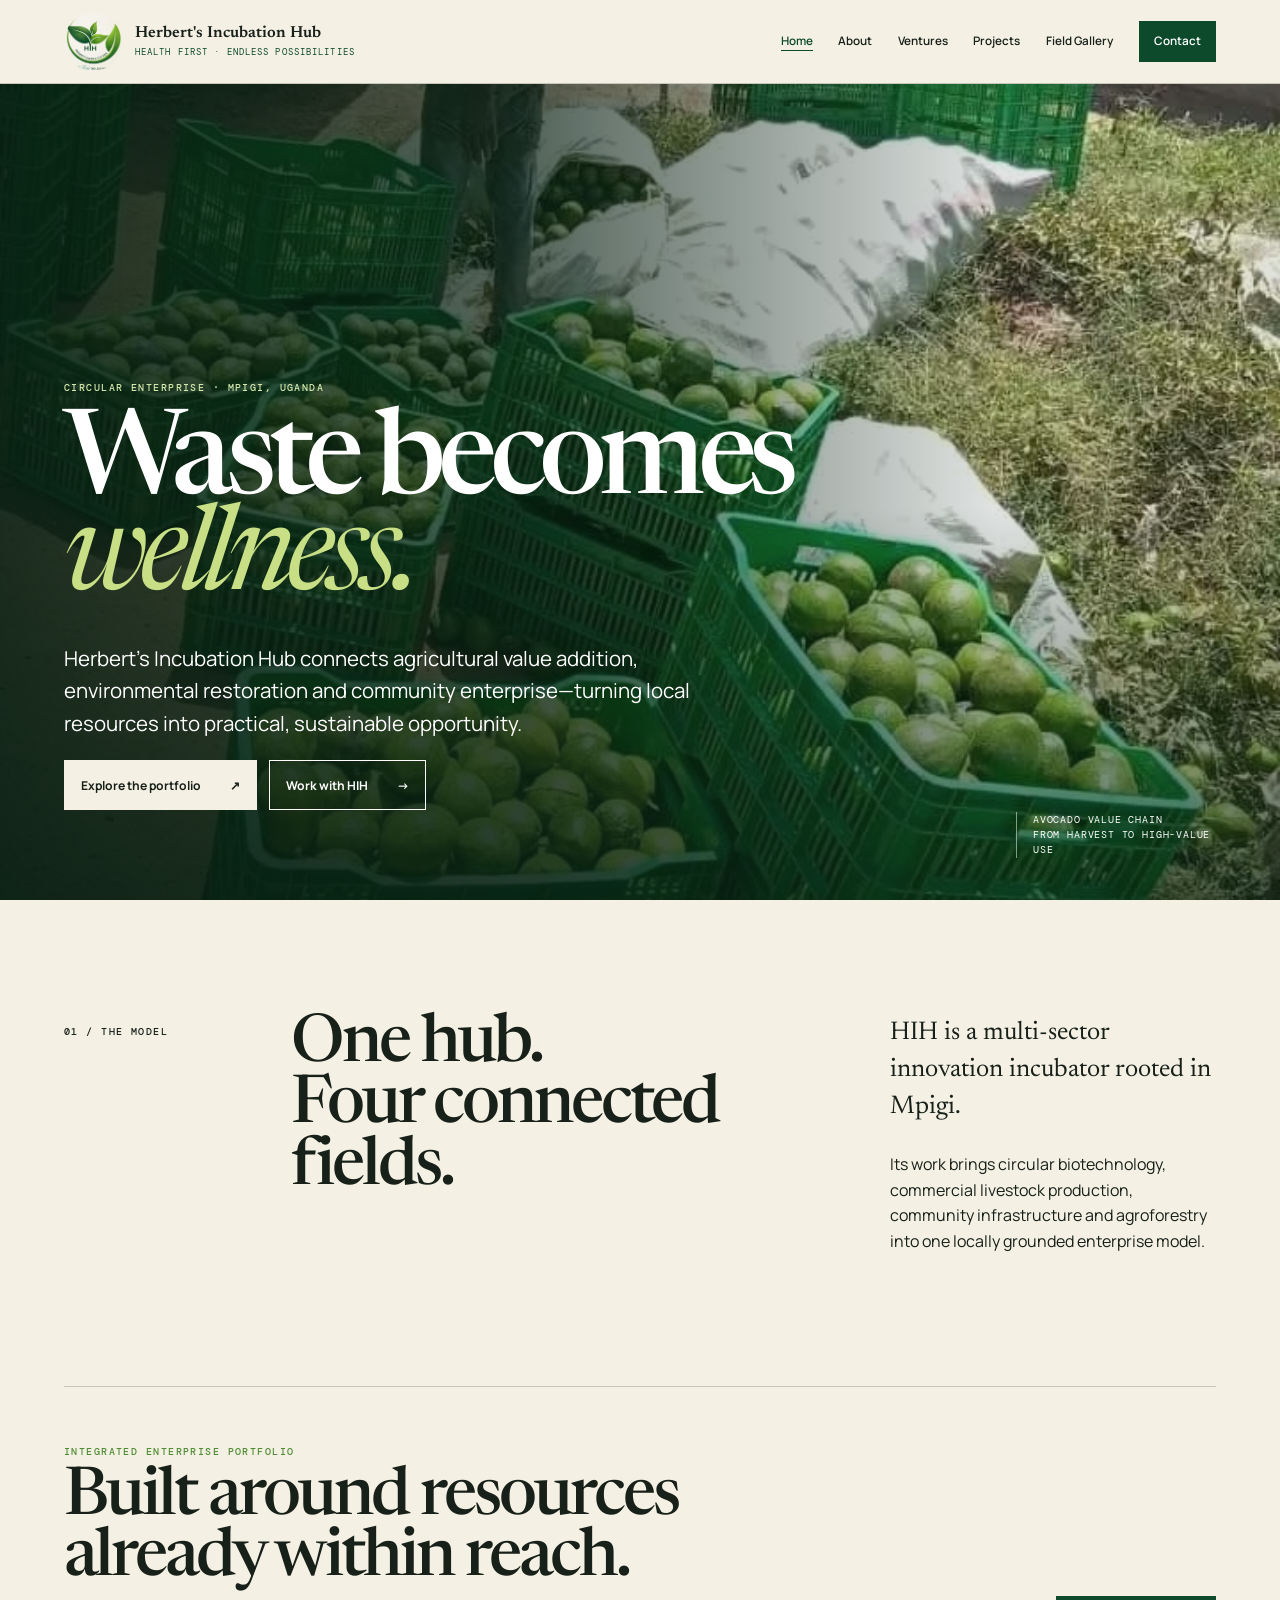
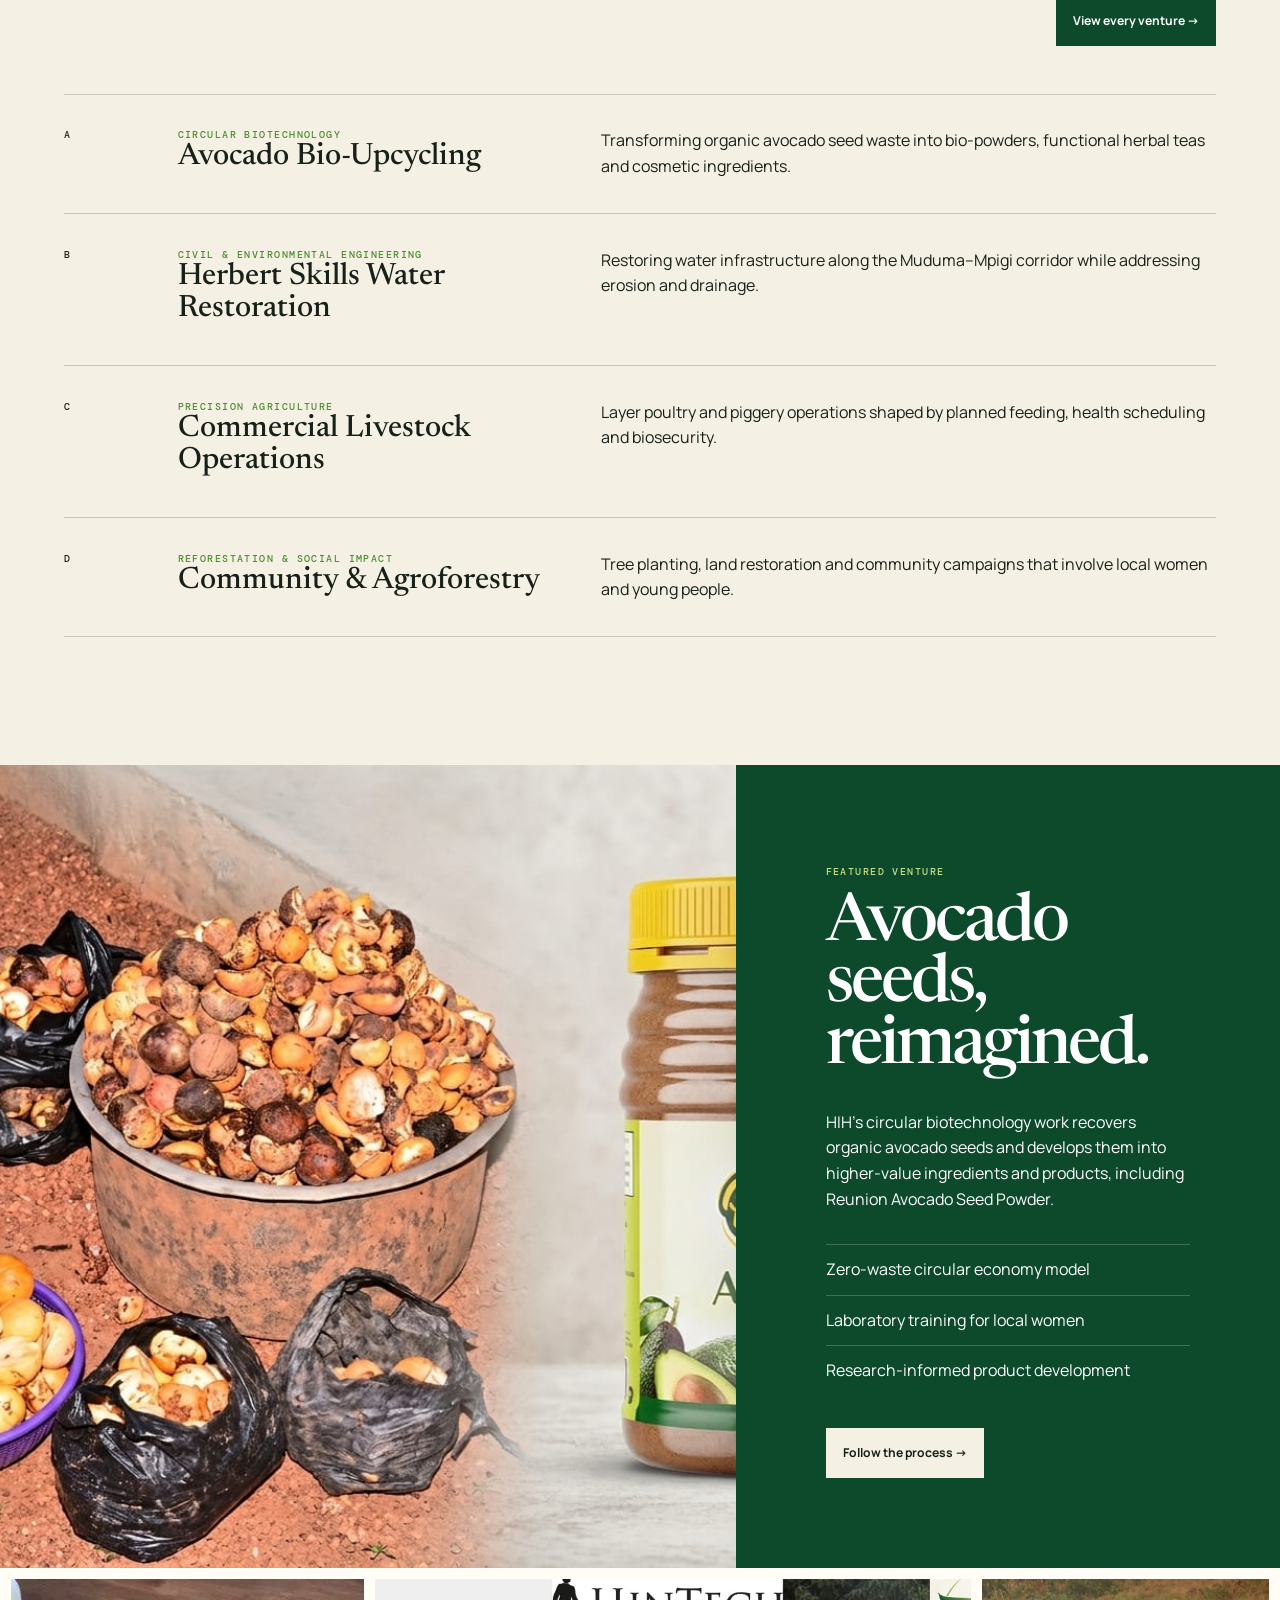
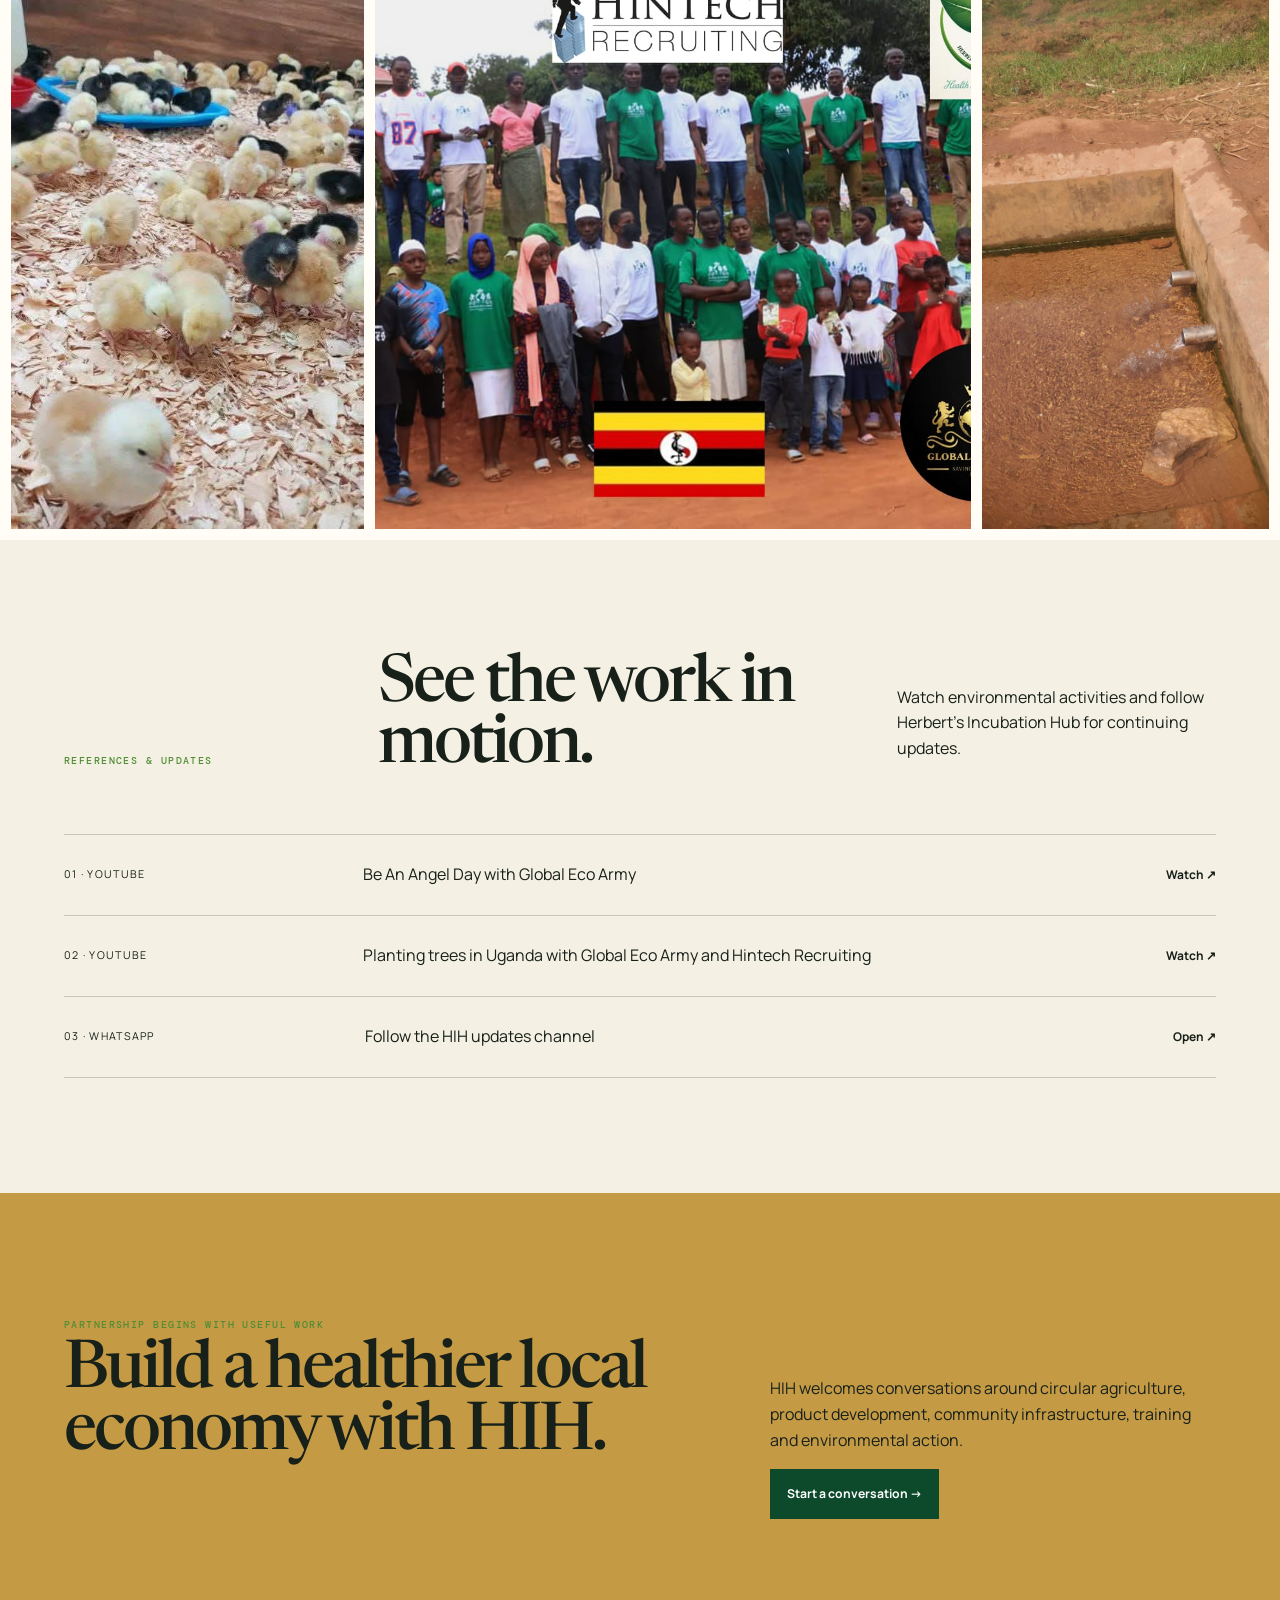
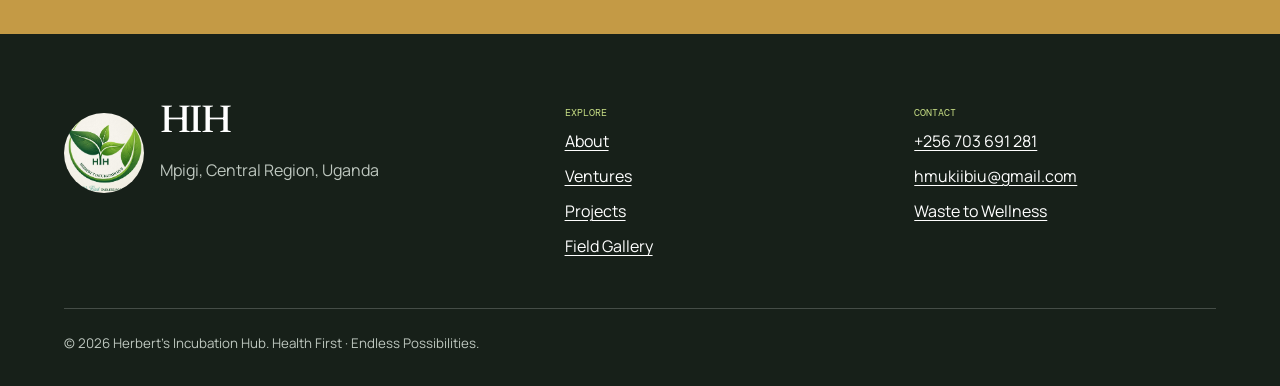
==== commit badc87b8: "Correct recognition image and add reference links" ====
--- a/index.html
+++ b/index.html
@@ -186,6 +186,47 @@
         </figure>
       </section>
 
+      <section class="reference-section" id="references">
+        <div class="reference-intro reveal">
+          <p class="eyebrow">References & updates</p>
+          <h2>See the work in motion.</h2>
+          <p>
+            Watch environmental activities and follow Herbert’s Incubation Hub
+            for continuing updates.
+          </p>
+        </div>
+        <div class="reference-links">
+          <a
+            class="reference-link reveal"
+            href="https://youtu.be/SwTrmzm4VYM?si=eXRcSZu1vryUshZu"
+            target="_blank"
+            rel="noopener"
+            ><span>01 · YouTube</span
+            ><strong>Be An Angel Day with Global Eco Army</strong
+            ><i>Watch ↗</i></a
+          >
+          <a
+            class="reference-link reveal"
+            href="https://youtu.be/PQCmv5sZFLQ?si=BGMy6wr96uhAqbSG"
+            target="_blank"
+            rel="noopener"
+            ><span>02 · YouTube</span
+            ><strong
+              >Planting trees in Uganda with Global Eco Army and Hintech
+              Recruiting</strong
+            ><i>Watch ↗</i></a
+          >
+          <a
+            class="reference-link reveal"
+            href="https://whatsapp.com/channel/0029VbCMiuBADTO8QB7e1p3t"
+            target="_blank"
+            rel="noopener"
+            ><span>03 · WhatsApp</span
+            ><strong>Follow the HIH updates channel</strong><i>Open ↗</i></a
+          >
+        </div>
+      </section>
+
       <section class="section closing reveal">
         <div>
           <p class="eyebrow">Partnership begins with useful work</p>
--- a/css/styles.css
+++ b/css/styles.css
@@ -389,6 +389,56 @@
   align-items: end;
   background: var(--gold);
 }
+.reference-section {
+  padding: clamp(5rem, 9vw, 9rem) var(--pad);
+  background: var(--cream);
+}
+.reference-intro {
+  display: grid;
+  grid-template-columns: 0.55fr 1fr 0.7fr;
+  gap: clamp(2rem, 5vw, 6rem);
+  align-items: end;
+  margin-bottom: 3.5rem;
+}
+.reference-intro h2 {
+  margin: 0;
+}
+.reference-intro > p:last-child {
+  color: var(--muted);
+}
+.reference-links {
+  border-top: 1px solid var(--line);
+}
+.reference-link {
+  display: grid;
+  grid-template-columns: 0.45fr 1.3fr auto;
+  gap: 2rem;
+  align-items: center;
+  padding: 1.7rem 0;
+  border-bottom: 1px solid var(--line);
+  text-decoration: none;
+  transition:
+    padding 0.25s,
+    color 0.25s;
+}
+.reference-link:hover {
+  padding-left: 1rem;
+  color: var(--green);
+}
+.reference-link span {
+  font-size: 0.67rem;
+  letter-spacing: 0.12em;
+  text-transform: uppercase;
+  color: var(--green);
+}
+.reference-link strong {
+  font: 400 clamp(1.3rem, 2vw, 2rem) / 1.2 var(--display);
+}
+.reference-link i {
+  font-style: normal;
+  font-size: 0.75rem;
+  font-weight: 700;
+}
 .page-hero {
   min-height: 65vh;
   padding: clamp(5rem, 10vw, 9rem) var(--pad);
@@ -1012,6 +1062,15 @@
   .video-heading {
     grid-template-columns: 1fr;
   }
+  .reference-intro {
+    grid-template-columns: 1fr;
+  }
+  .reference-link {
+    grid-template-columns: 1fr auto;
+  }
+  .reference-link span {
+    grid-column: 1/-1;
+  }
   .recognition-heading {
     grid-template-columns: 1fr;
   }
@@ -1091,6 +1150,12 @@
   }
 }
 @media (max-width: 520px) {
+  .reference-link {
+    grid-template-columns: 1fr;
+  }
+  .reference-link i {
+    margin-top: 0.25rem;
+  }
   .recognition-grid {
     grid-template-columns: 1fr;
   }
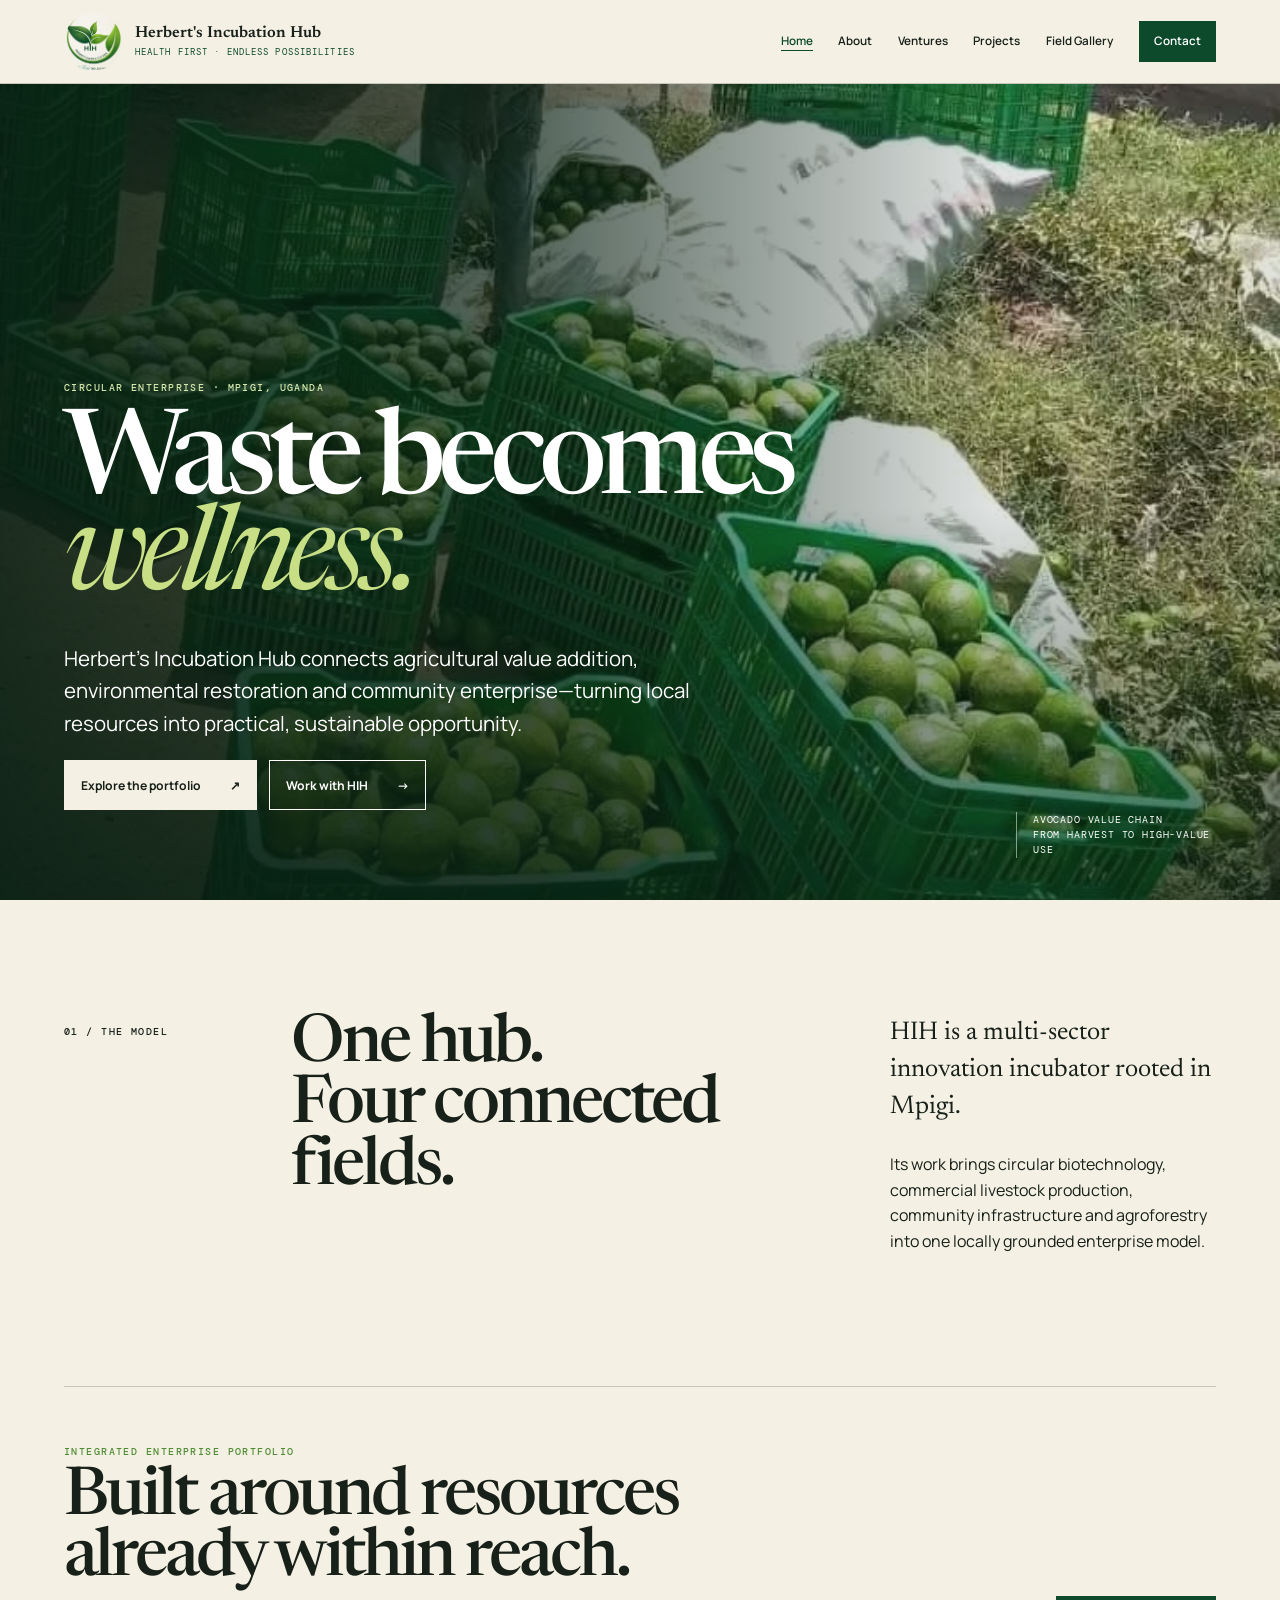
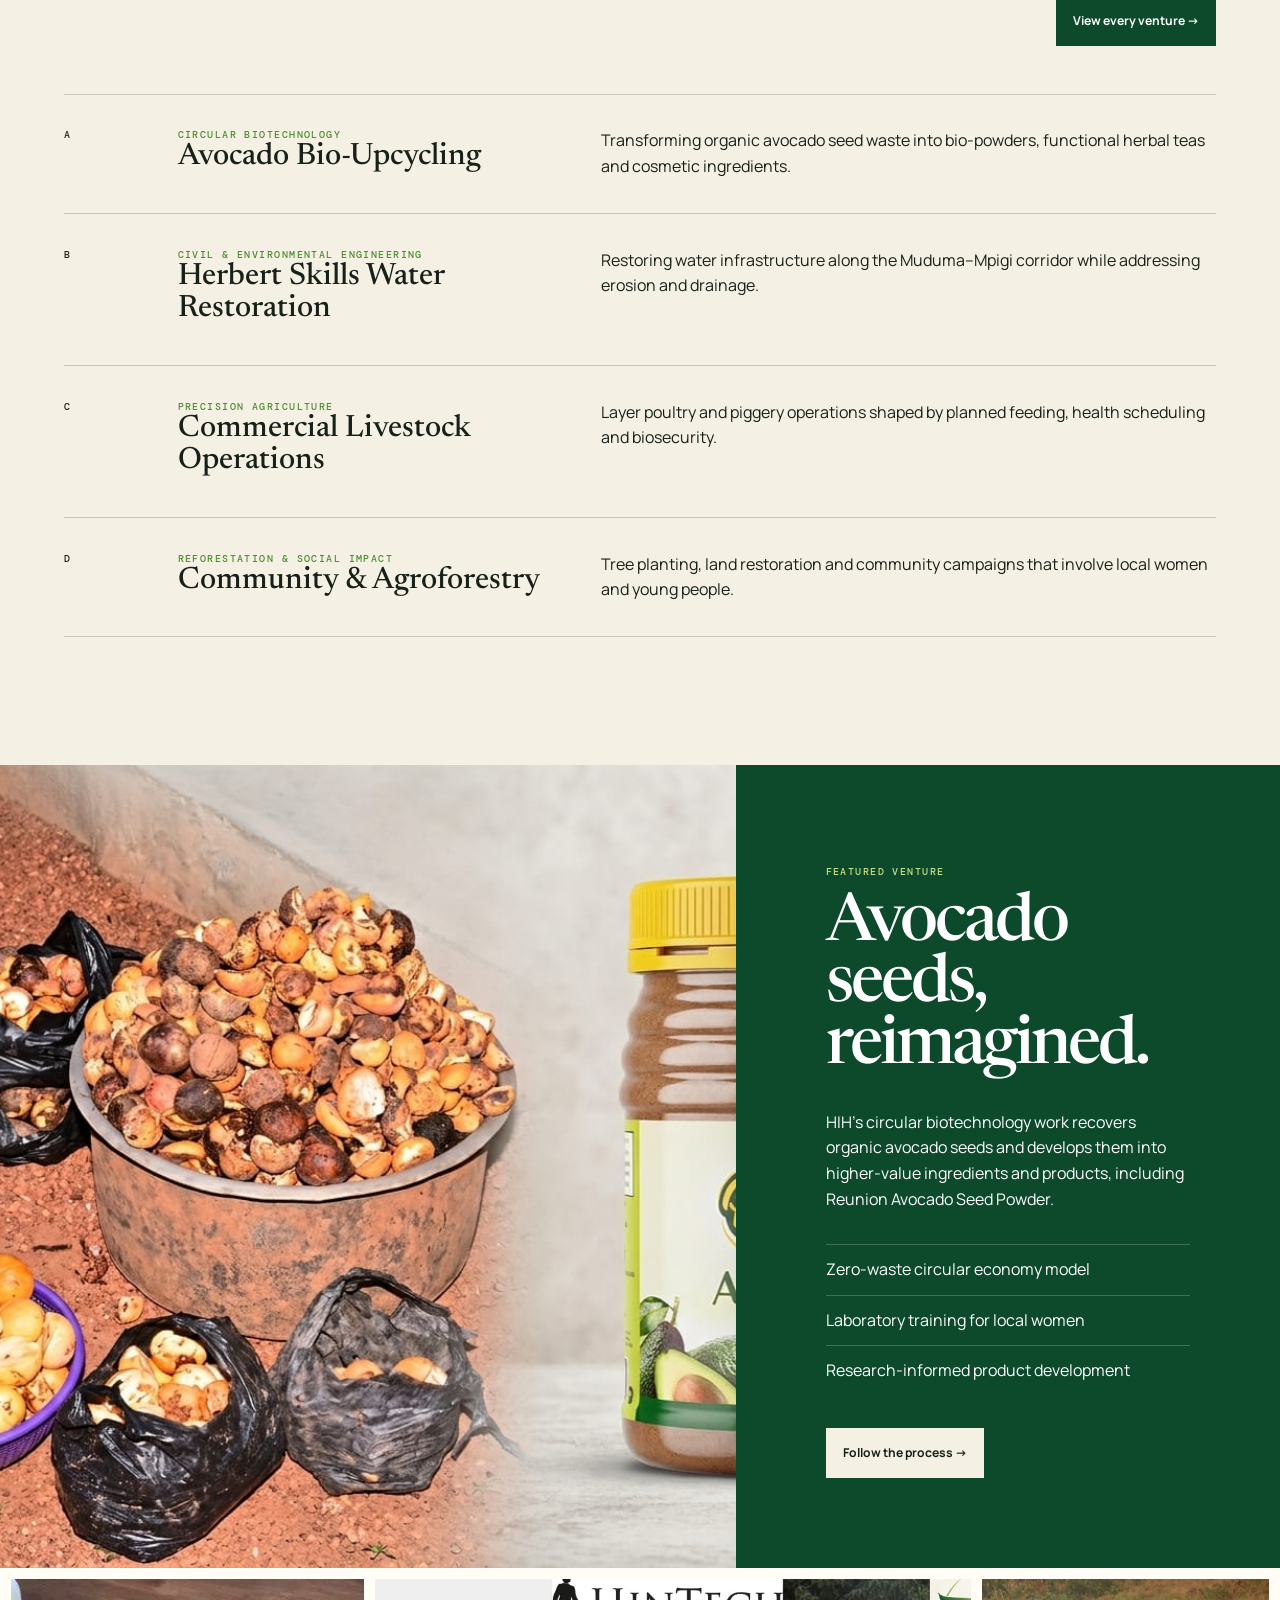
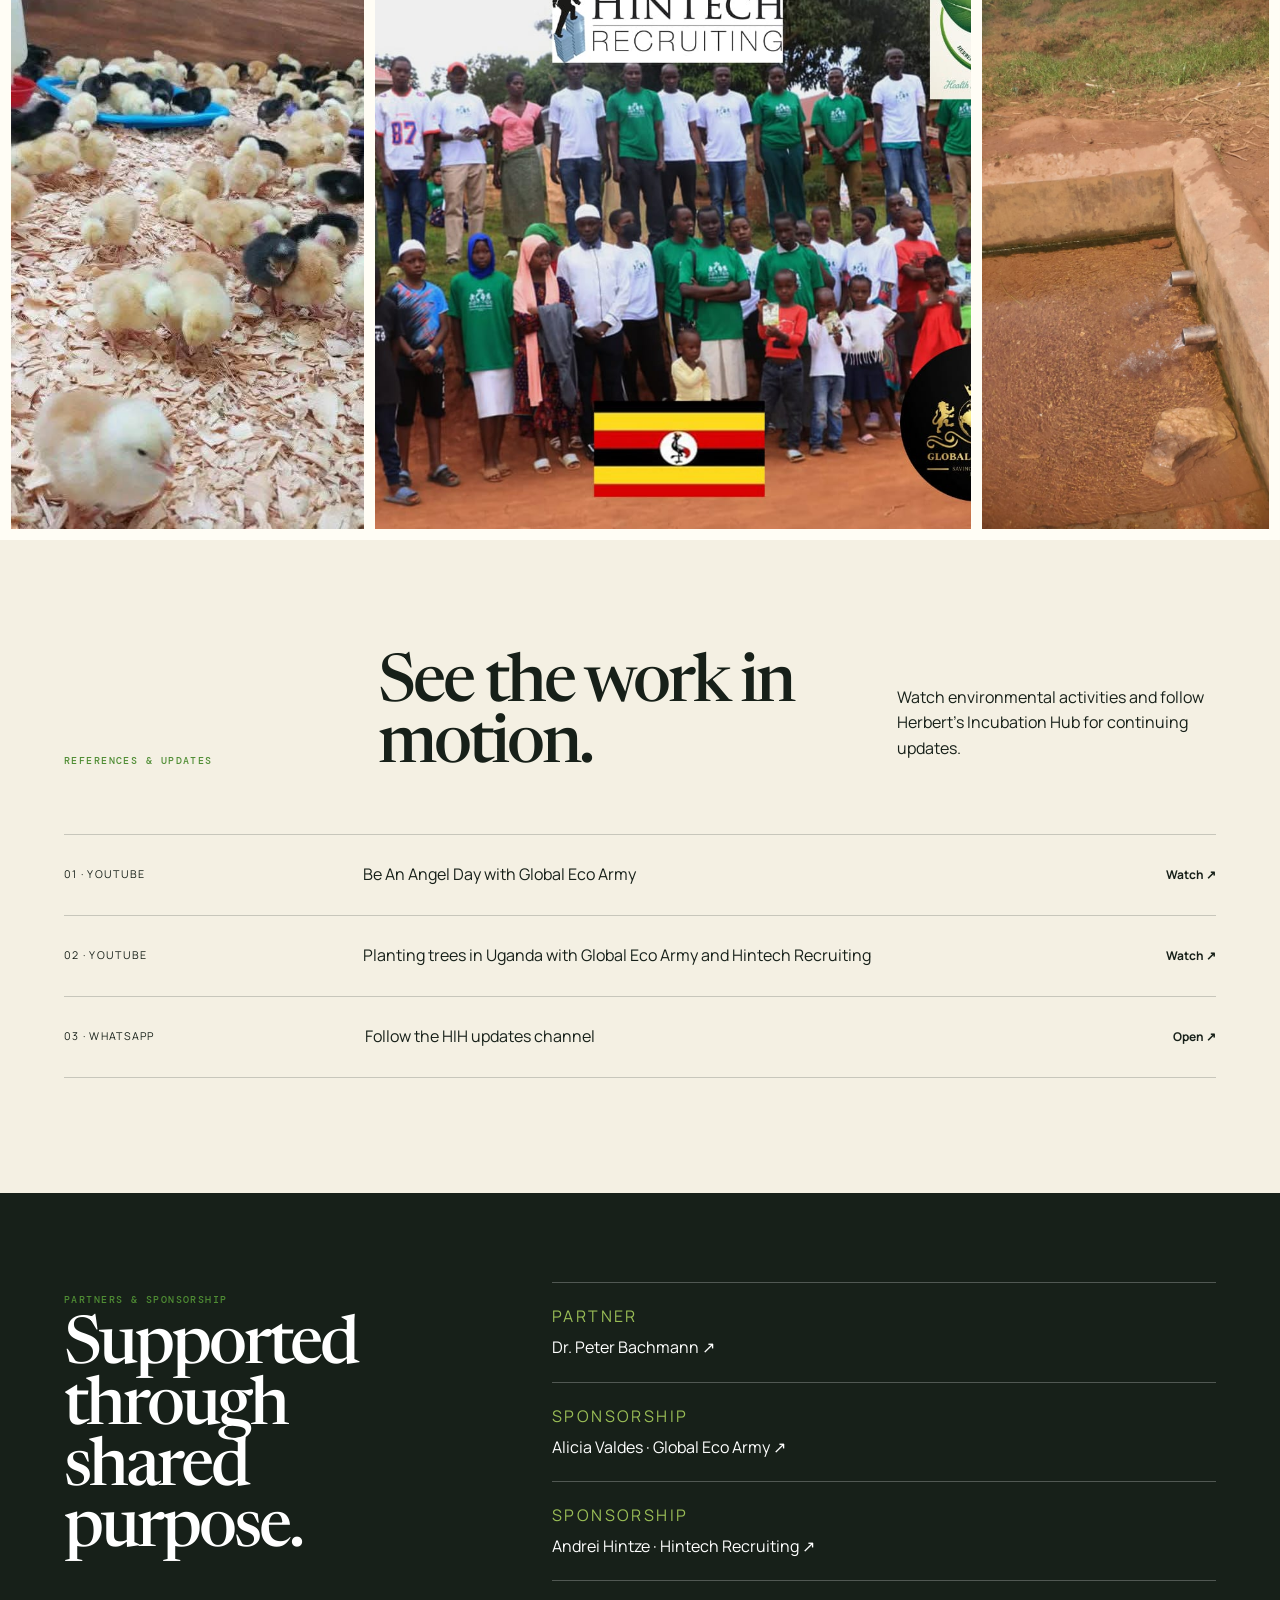
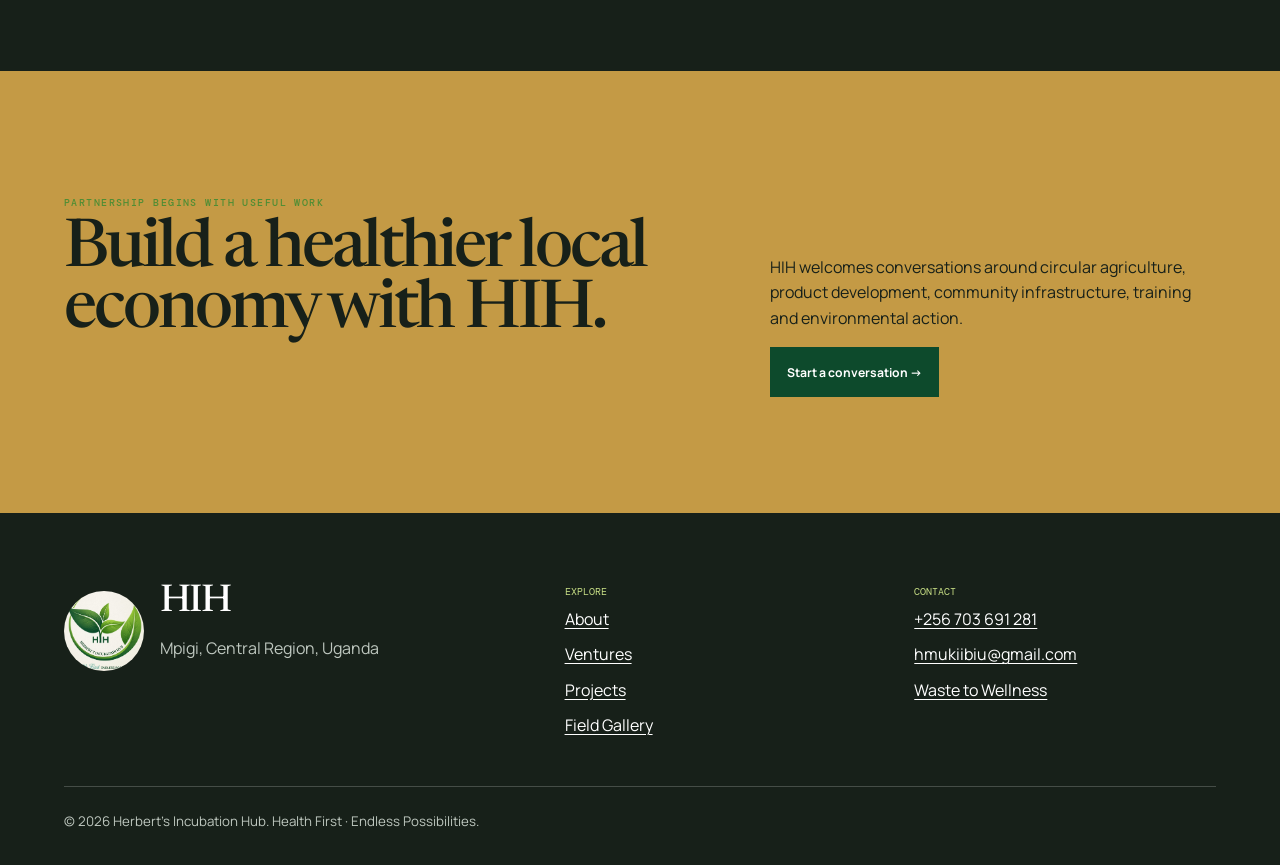
==== commit 34487b9c: "Add HIH partners and sponsors" ====
--- a/index.html
+++ b/index.html
@@ -227,6 +227,33 @@
         </div>
       </section>
 
+      <section class="support-strip">
+        <div class="reveal">
+          <p class="eyebrow">Partners & sponsorship</p>
+          <h2>Supported through shared purpose.</h2>
+        </div>
+        <div class="support-strip-links reveal">
+          <a
+            href="https://bachmann-foundation.org/2023/12/12/december-2023-uganda-mpigi-kernel-of-the-avocado-fruit-brings-benefits-and-healing/"
+            target="_blank"
+            rel="noopener"
+            ><span>Partner</span>Dr. Peter Bachmann ↗</a
+          >
+          <a
+            href="https://www.globalecoarmy.org/"
+            target="_blank"
+            rel="noopener"
+            ><span>Sponsorship</span>Alicia Valdes · Global Eco Army ↗</a
+          >
+          <a
+            href="https://hintechrecruiting.com/about-us/"
+            target="_blank"
+            rel="noopener"
+            ><span>Sponsorship</span>Andrei Hintze · Hintech Recruiting ↗</a
+          >
+        </div>
+      </section>
+
       <section class="section closing reveal">
         <div>
           <p class="eyebrow">Partnership begins with useful work</p>
--- a/css/styles.css
+++ b/css/styles.css
@@ -520,6 +520,71 @@
   gap: 1.2rem;
   align-items: start;
 }
+.support-network {
+  display: grid;
+  grid-template-columns: 1.05fr 1fr 1fr;
+  border-top: 1px solid rgba(255, 255, 255, 0.24);
+  border-bottom: 1px solid rgba(255, 255, 255, 0.24);
+  margin-bottom: 4rem;
+}
+.support-card {
+  padding: 2.2rem 2rem 2.4rem 0;
+}
+.support-card + .support-card {
+  border-left: 1px solid rgba(255, 255, 255, 0.24);
+  padding-left: 2rem;
+}
+.support-type {
+  font-size: 0.62rem;
+  text-transform: uppercase;
+  letter-spacing: 0.15em;
+  color: var(--lime);
+}
+.support-card h3 {
+  font-size: clamp(1.8rem, 3vw, 3rem);
+  margin: 0.7rem 0;
+}
+.support-card p {
+  color: #c9d9cc;
+}
+.support-card a {
+  display: inline-block;
+  color: white;
+  text-decoration: none;
+  border-bottom: 1px solid var(--lime);
+  padding-bottom: 0.25rem;
+  font-size: 0.75rem;
+  font-weight: 700;
+}
+.support-strip {
+  padding: clamp(4rem, 7vw, 7rem) var(--pad);
+  background: var(--ink);
+  color: white;
+  display: grid;
+  grid-template-columns: 0.75fr 1.25fr;
+  gap: clamp(3rem, 7vw, 8rem);
+}
+.support-strip h2 {
+  margin: 0.7rem 0 0;
+}
+.support-strip-links {
+  border-top: 1px solid rgba(255, 255, 255, 0.25);
+}
+.support-strip-links a {
+  display: block;
+  padding: 1.3rem 0;
+  border-bottom: 1px solid rgba(255, 255, 255, 0.25);
+  text-decoration: none;
+  font: 400 clamp(1.15rem, 2vw, 1.7rem) var(--display);
+}
+.support-strip-links span {
+  display: block;
+  color: var(--lime);
+  font: 600 0.6rem var(--body);
+  text-transform: uppercase;
+  letter-spacing: 0.15em;
+  margin-bottom: 0.35rem;
+}
 .recognition-card {
   margin: 0;
   background: var(--cream);
@@ -1074,6 +1139,18 @@
   .recognition-heading {
     grid-template-columns: 1fr;
   }
+  .support-network,
+  .support-strip {
+    grid-template-columns: 1fr;
+  }
+  .support-card + .support-card {
+    border-left: 0;
+    border-top: 1px solid rgba(255, 255, 255, 0.24);
+    padding-left: 0;
+  }
+  .support-strip {
+    gap: 2rem;
+  }
   .recognition-grid {
     grid-template-columns: 1fr 1fr;
   }
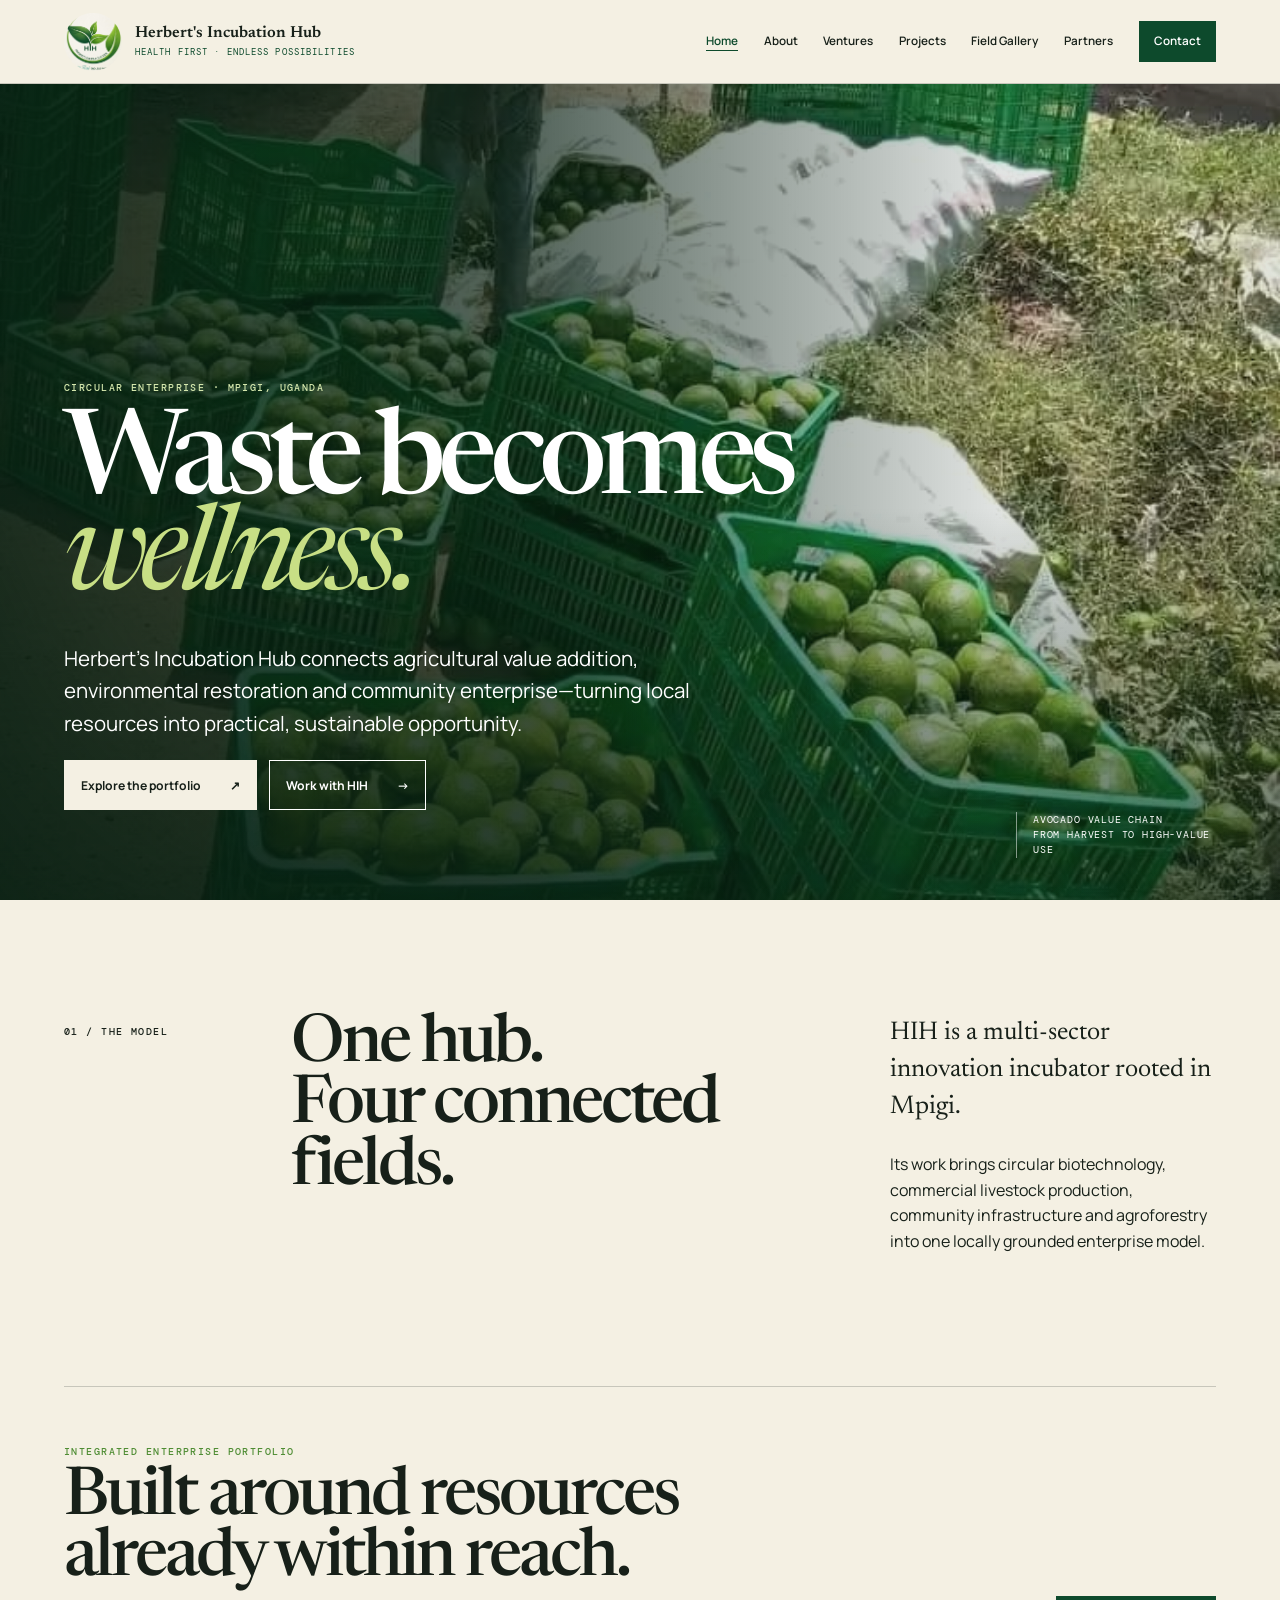
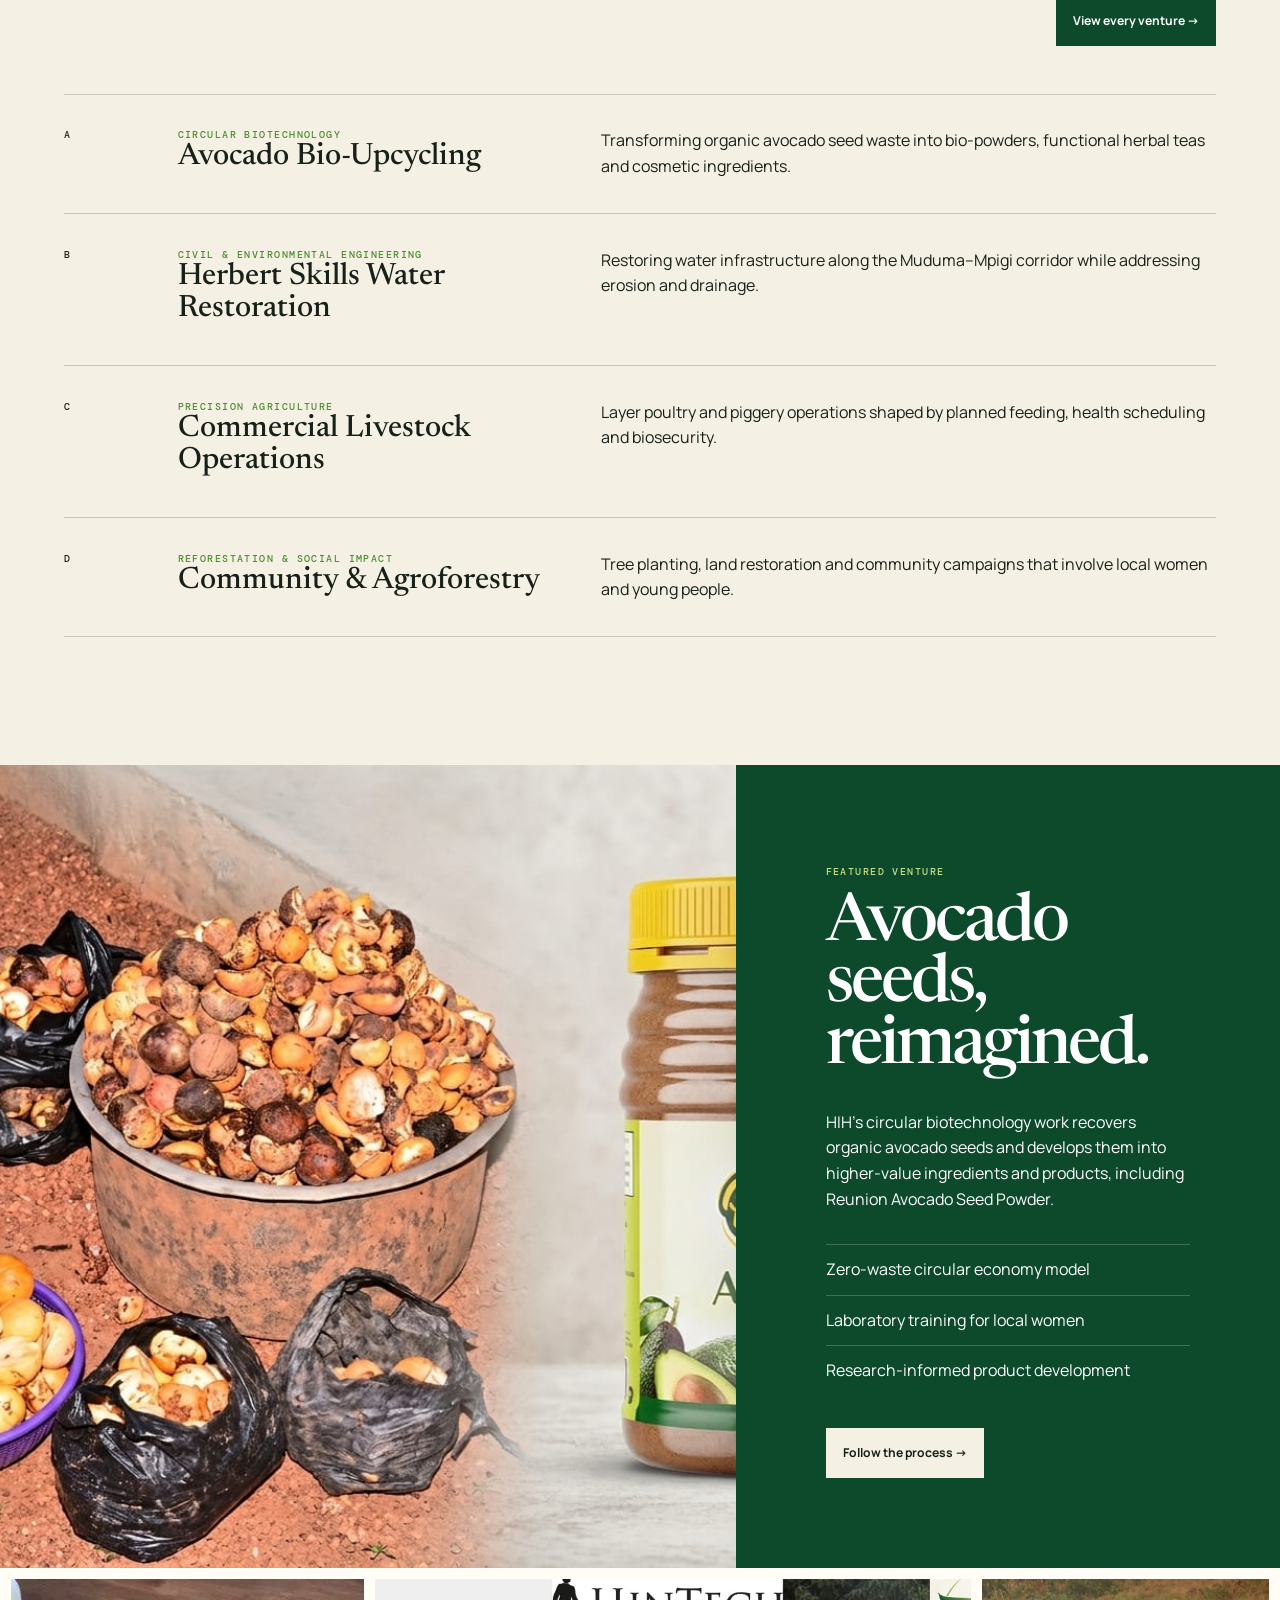
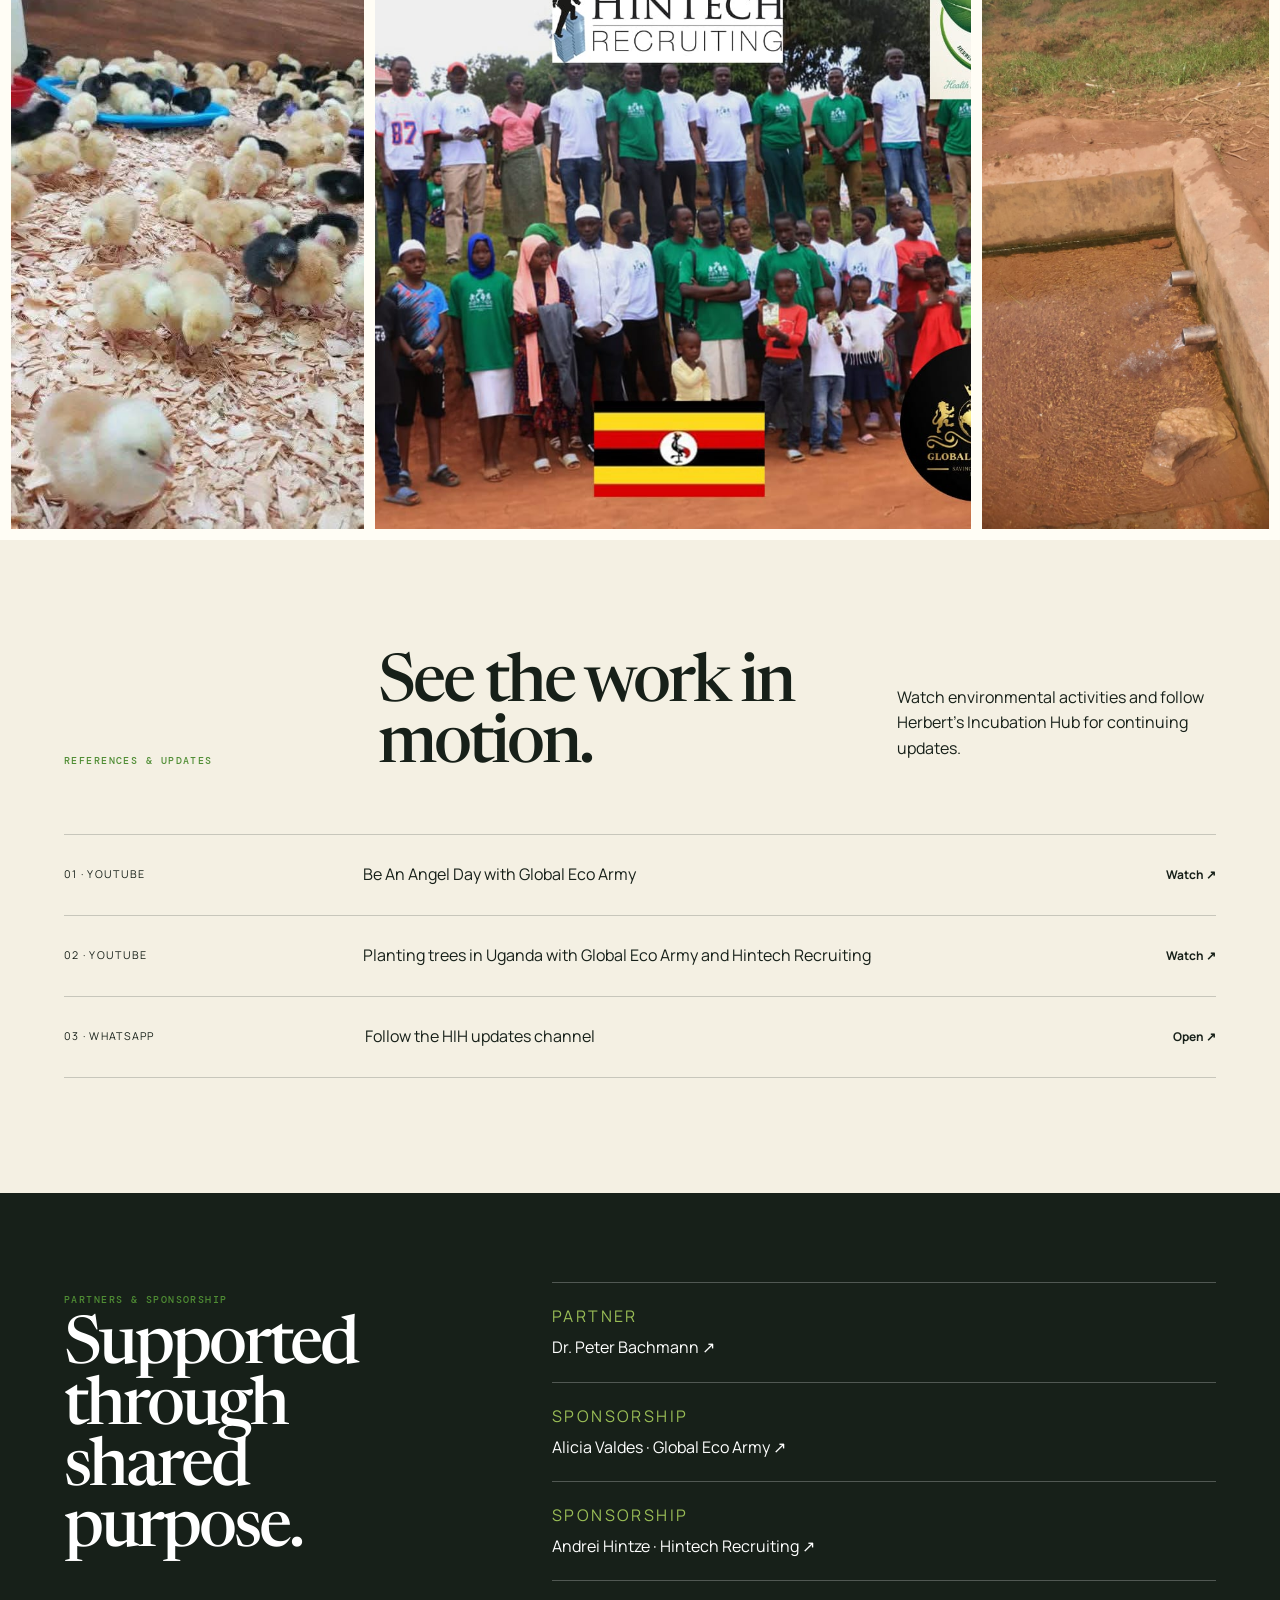
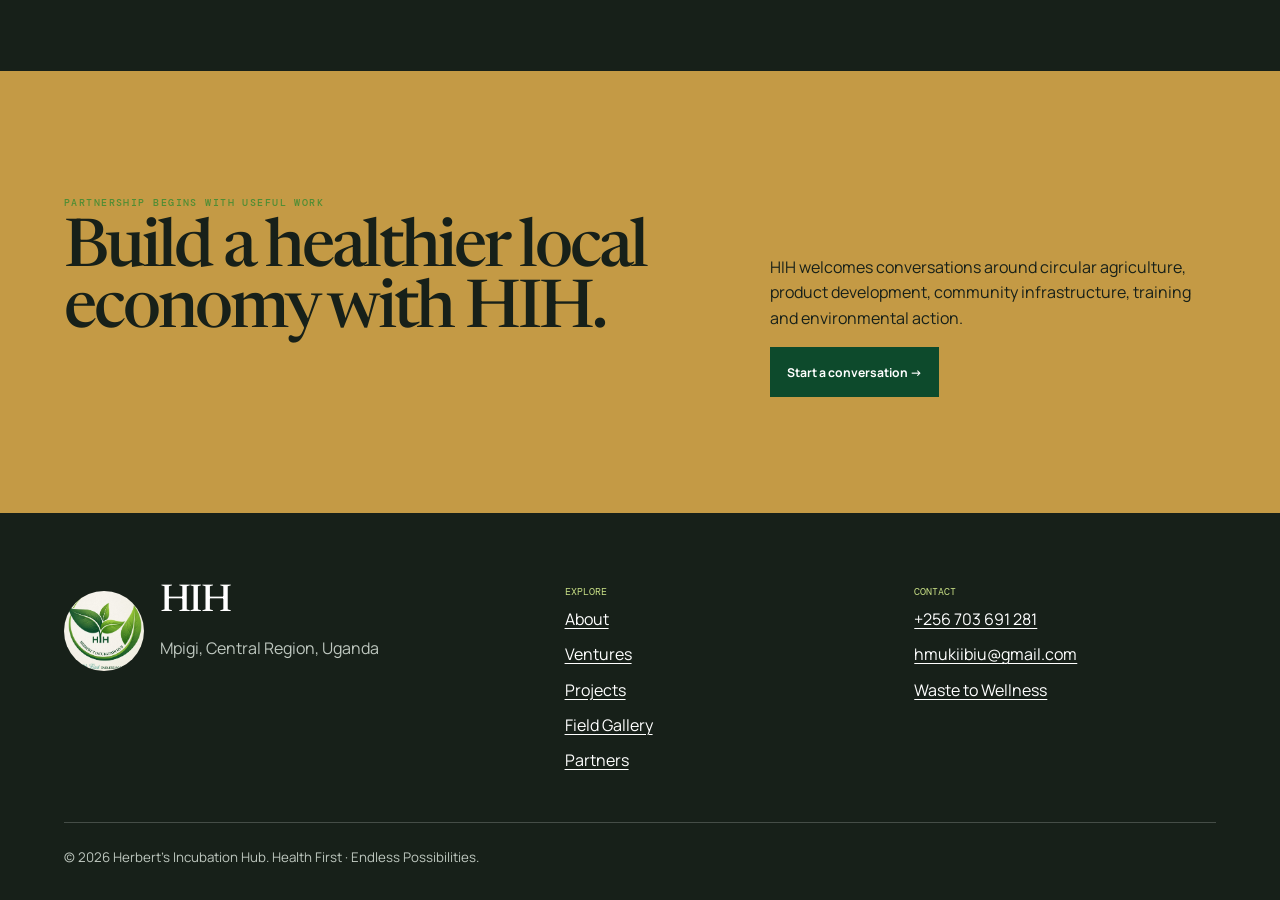
==== commit 10f15aa5: "Create dedicated partners and recognition page" ====
--- a/index.html
+++ b/index.html
@@ -32,6 +32,7 @@
         ><a href="pages/services.html">Ventures</a
         ><a href="pages/projects.html">Projects</a
         ><a href="pages/gallery.html">Field Gallery</a
+        ><a href="pages/partners.html">Partners</a
         ><a class="nav-cta" href="pages/contact.html">Contact</a>
       </nav>
     </header>
@@ -286,6 +287,7 @@
         ><a href="pages/services.html">Ventures</a
         ><a href="pages/projects.html">Projects</a
         ><a href="pages/gallery.html">Field Gallery</a>
+        <a href="pages/partners.html">Partners</a>
       </div>
       <div class="footer-links">
         <strong>Contact</strong><a href="tel:+256703691281">+256 703 691 281</a
--- a/css/styles.css
+++ b/css/styles.css
@@ -585,6 +585,115 @@
   letter-spacing: 0.15em;
   margin-bottom: 0.35rem;
 }
+.partners-hero {
+  background: var(--forest);
+  color: white;
+  border-bottom: 0;
+}
+.partners-hero .side {
+  border-color: rgba(255, 255, 255, 0.3);
+}
+.partners-hero .side p:last-child {
+  color: #d3e0d6;
+}
+.partner-page-section {
+  padding: clamp(5rem, 9vw, 9rem) var(--pad);
+  background: var(--paper);
+}
+.partner-page-section.sponsor-area {
+  background: var(--cream);
+}
+.partner-page-heading {
+  display: grid;
+  grid-template-columns: 0.45fr 1.55fr;
+  gap: 3rem;
+  align-items: end;
+  margin-bottom: 3rem;
+}
+.partner-page-heading h2 {
+  margin: 0;
+}
+.profile-row {
+  display: grid;
+  grid-template-columns: 0.85fr 1.15fr;
+  gap: clamp(3rem, 8vw, 9rem);
+  padding: 3rem 0;
+  border-top: 1px solid var(--line);
+  align-items: start;
+}
+.profile-row:last-child {
+  border-bottom: 1px solid var(--line);
+}
+.profile-row h3 {
+  font-size: clamp(2.5rem, 5vw, 5rem);
+  margin: 0.7rem 0;
+}
+.profile-row > div:last-child {
+  max-width: 620px;
+}
+.profile-row .support-type {
+  color: var(--forest);
+}
+.sponsor-profiles {
+  display: grid;
+  gap: 0;
+}
+.evidence-section {
+  padding: clamp(5rem, 9vw, 9rem) var(--pad);
+  background: var(--forest);
+  color: white;
+}
+.evidence-heading {
+  display: grid;
+  grid-template-columns: 0.5fr 1fr 0.75fr;
+  gap: clamp(2rem, 5vw, 6rem);
+  align-items: end;
+  margin-bottom: 3.5rem;
+}
+.evidence-heading h2 {
+  margin: 0;
+}
+.evidence-heading > p:last-child {
+  color: #d3e0d6;
+}
+.evidence-grid {
+  display: grid;
+  grid-template-columns: repeat(4, 1fr);
+  gap: 1rem;
+}
+.evidence-card {
+  background: var(--paper);
+  color: var(--ink);
+  padding: 0.65rem;
+  text-decoration: none;
+  transition: transform 0.25s;
+}
+.evidence-card:hover {
+  transform: translateY(-5px);
+}
+.evidence-card img {
+  height: 230px;
+  object-fit: contain;
+  background: #ece7d9;
+}
+.evidence-card > div {
+  padding: 0.9rem 0.35rem 0.35rem;
+  display: grid;
+  gap: 0.25rem;
+}
+.evidence-card span {
+  font: 500 0.58rem var(--mono);
+  color: var(--forest);
+  text-transform: uppercase;
+  letter-spacing: 0.12em;
+}
+.evidence-card strong {
+  font: 500 1.1rem var(--serif);
+}
+.evidence-card small {
+  color: #697069;
+  margin-top: 0.5rem;
+}
 .recognition-card {
   margin: 0;
   background: var(--cream);
@@ -1143,6 +1252,14 @@
   .support-strip {
     grid-template-columns: 1fr;
   }
+  .partner-page-heading,
+  .profile-row,
+  .evidence-heading {
+    grid-template-columns: 1fr;
+  }
+  .evidence-grid {
+    grid-template-columns: 1fr 1fr;
+  }
   .support-card + .support-card {
     border-left: 0;
     border-top: 1px solid rgba(255, 255, 255, 0.24);
@@ -1227,6 +1344,15 @@
   }
 }
 @media (max-width: 520px) {
+  .evidence-grid {
+    grid-template-columns: 1fr;
+  }
+  .evidence-card img {
+    height: 250px;
+  }
+  .profile-row {
+    gap: 1rem;
+  }
   .reference-link {
     grid-template-columns: 1fr;
   }
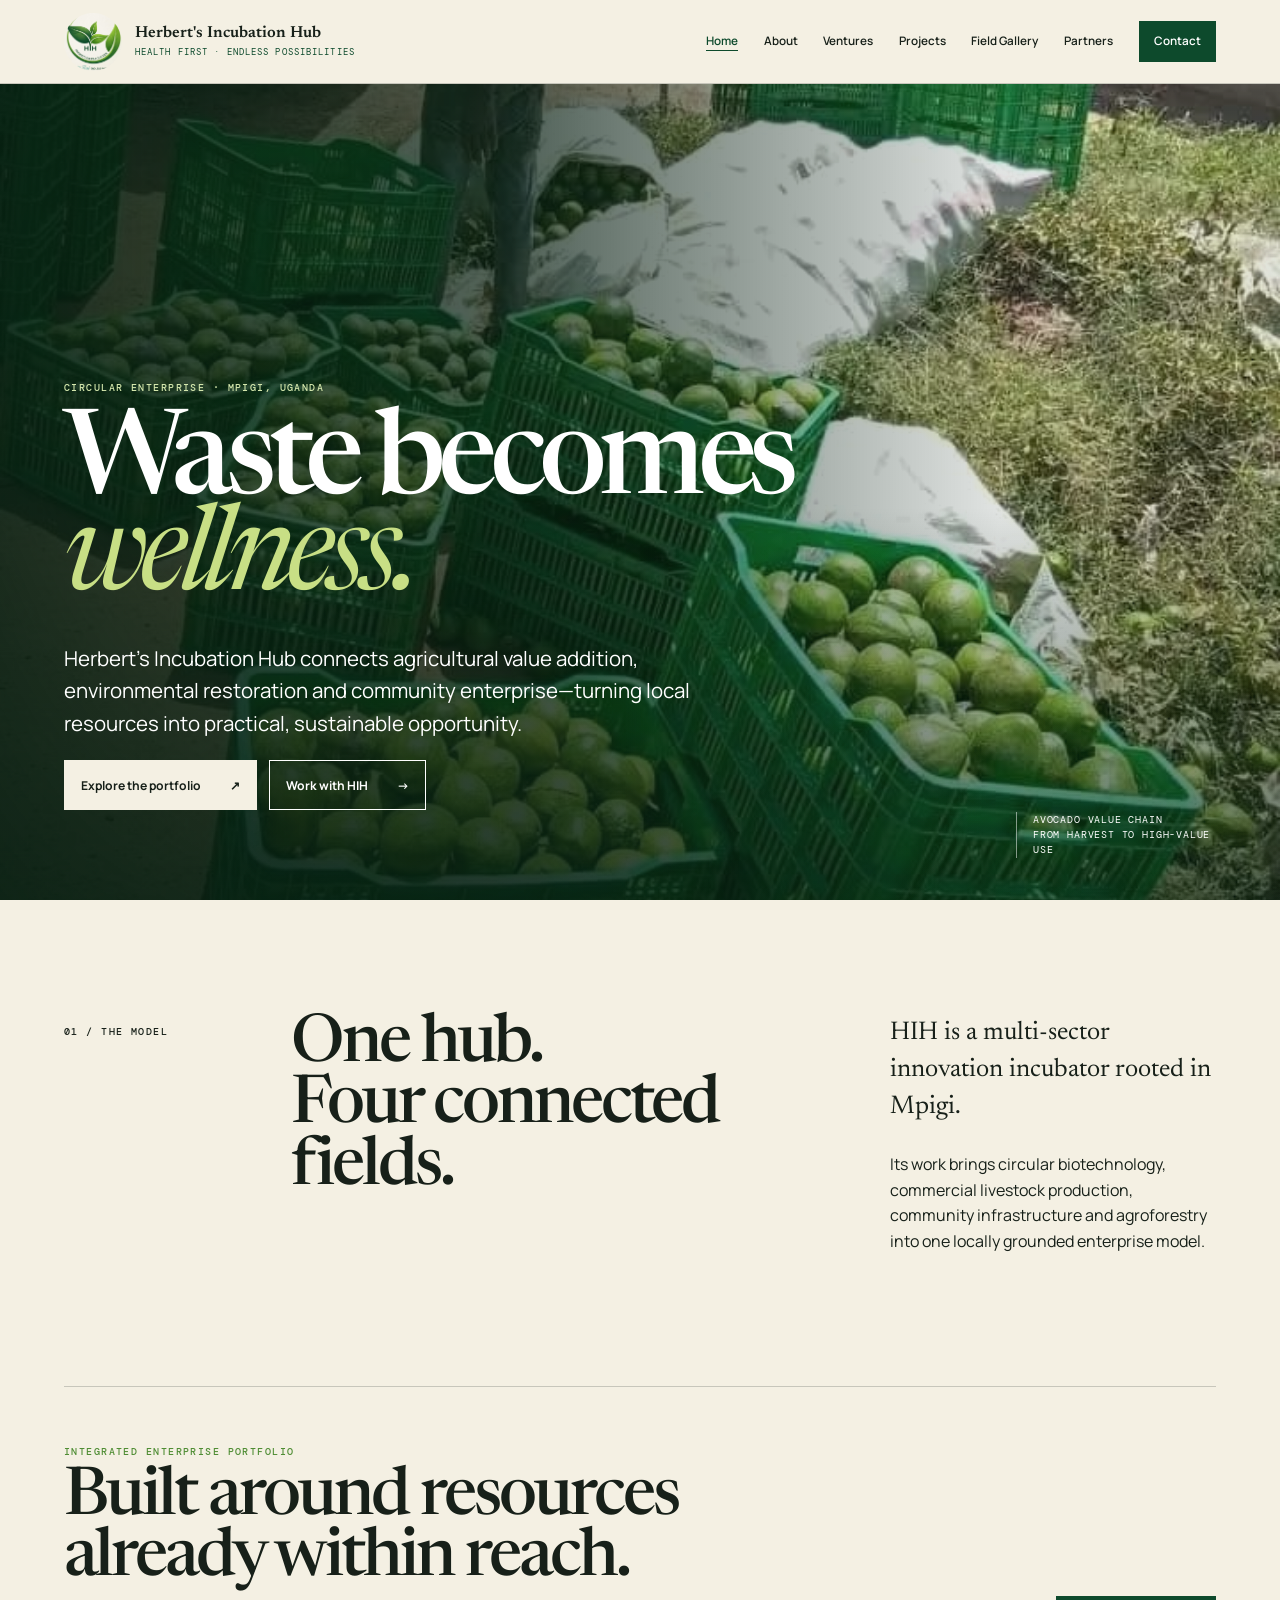
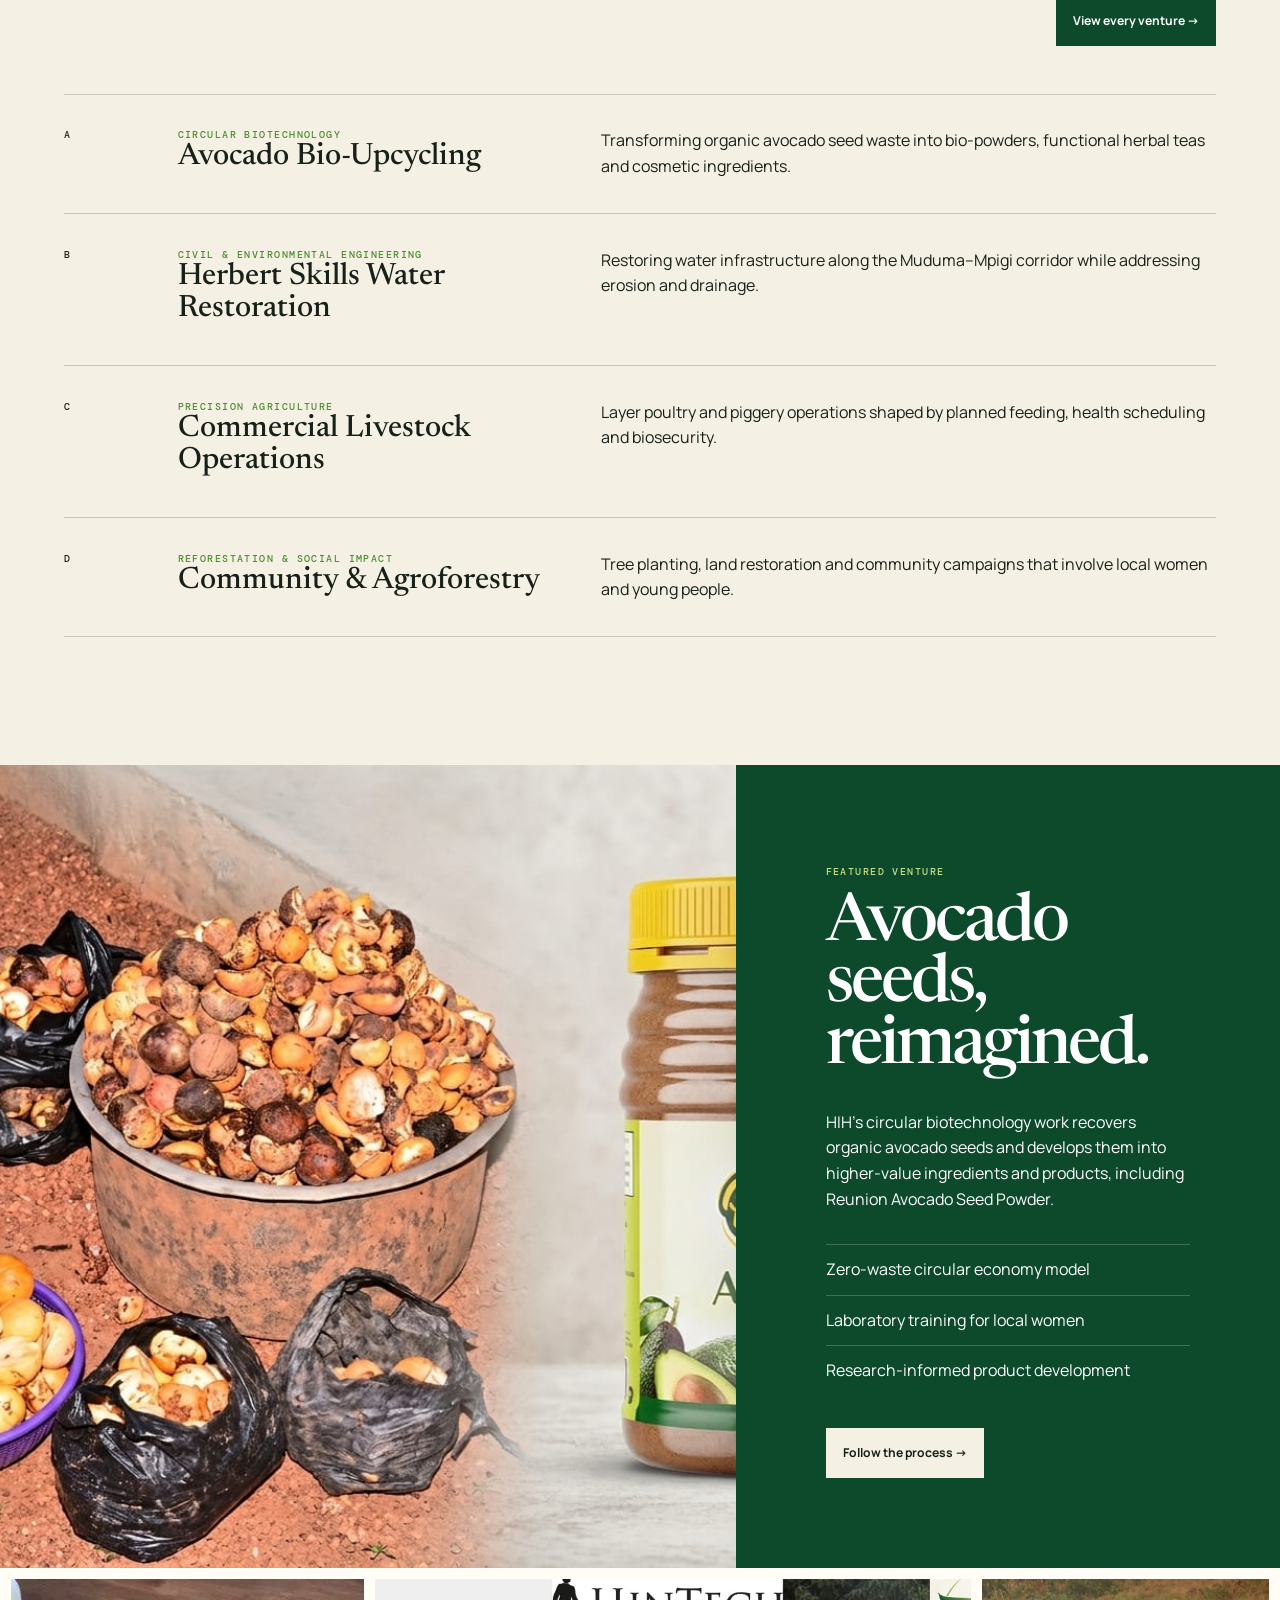
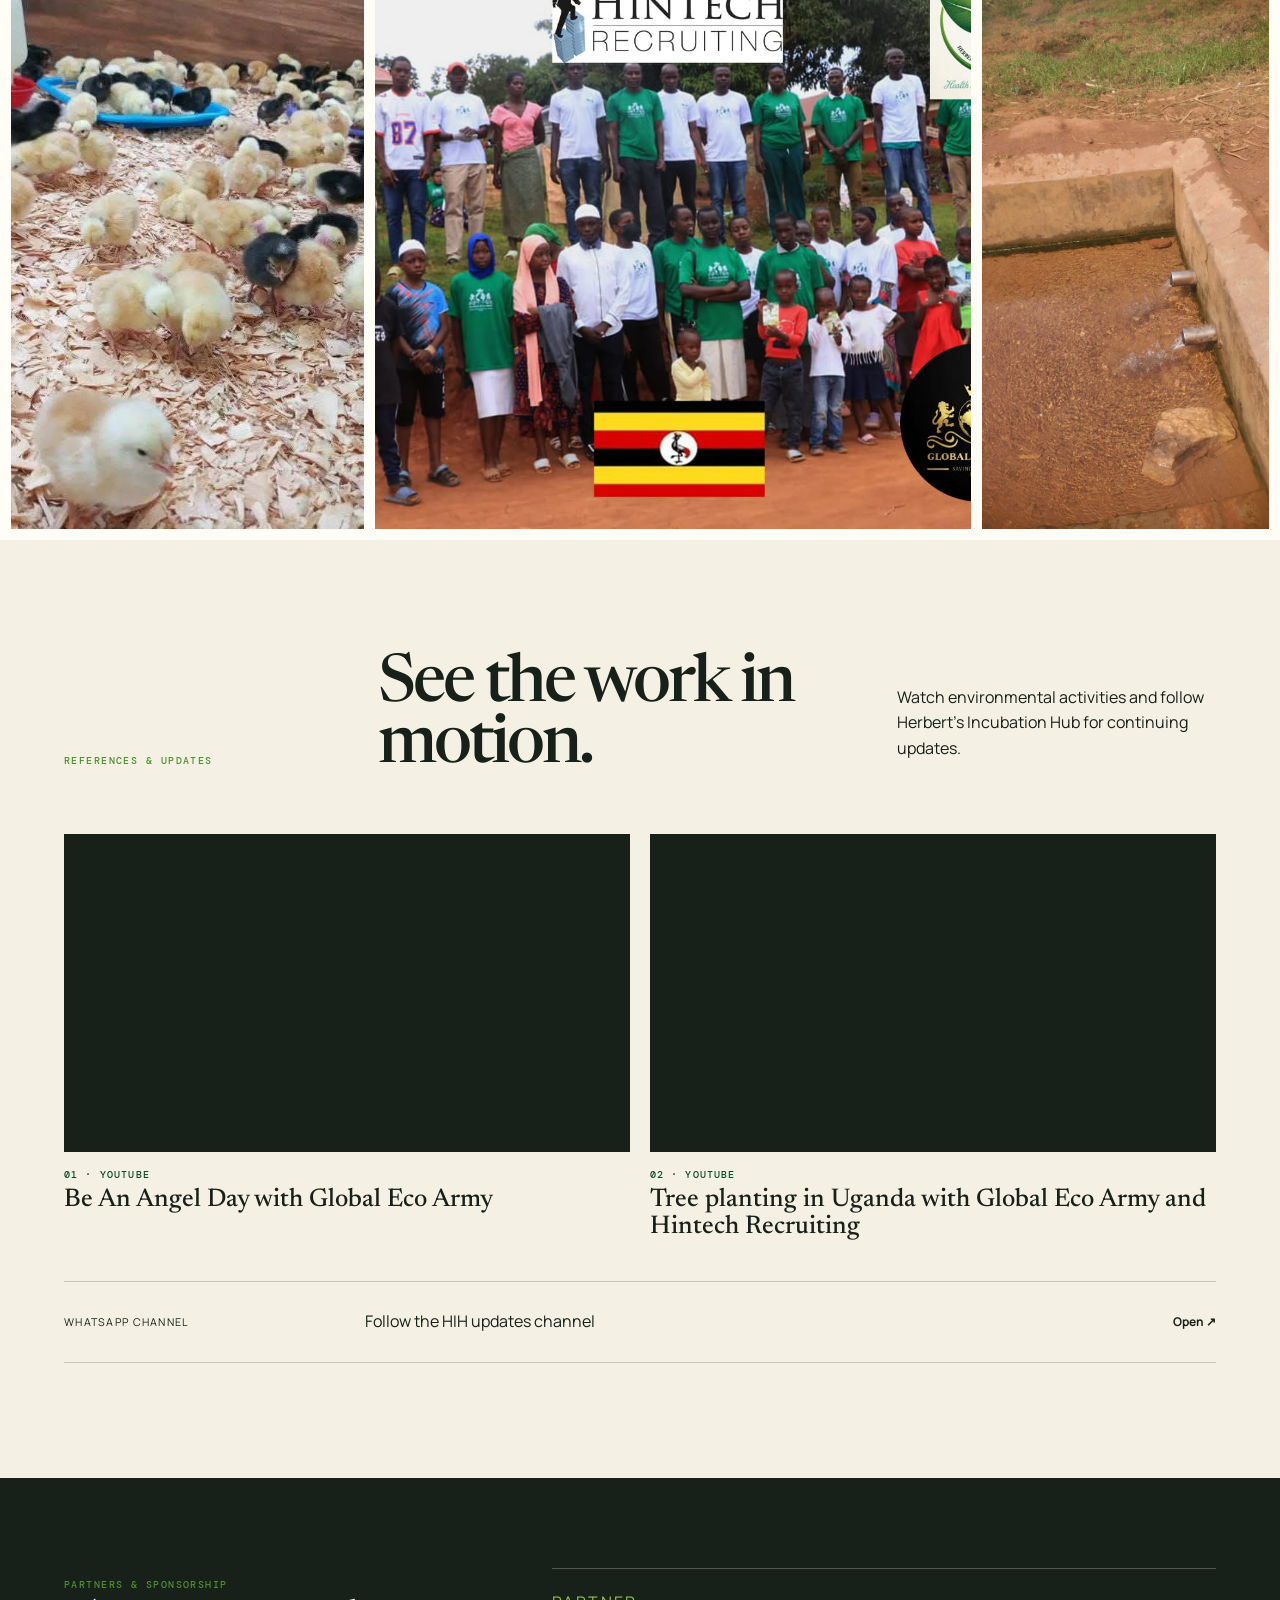
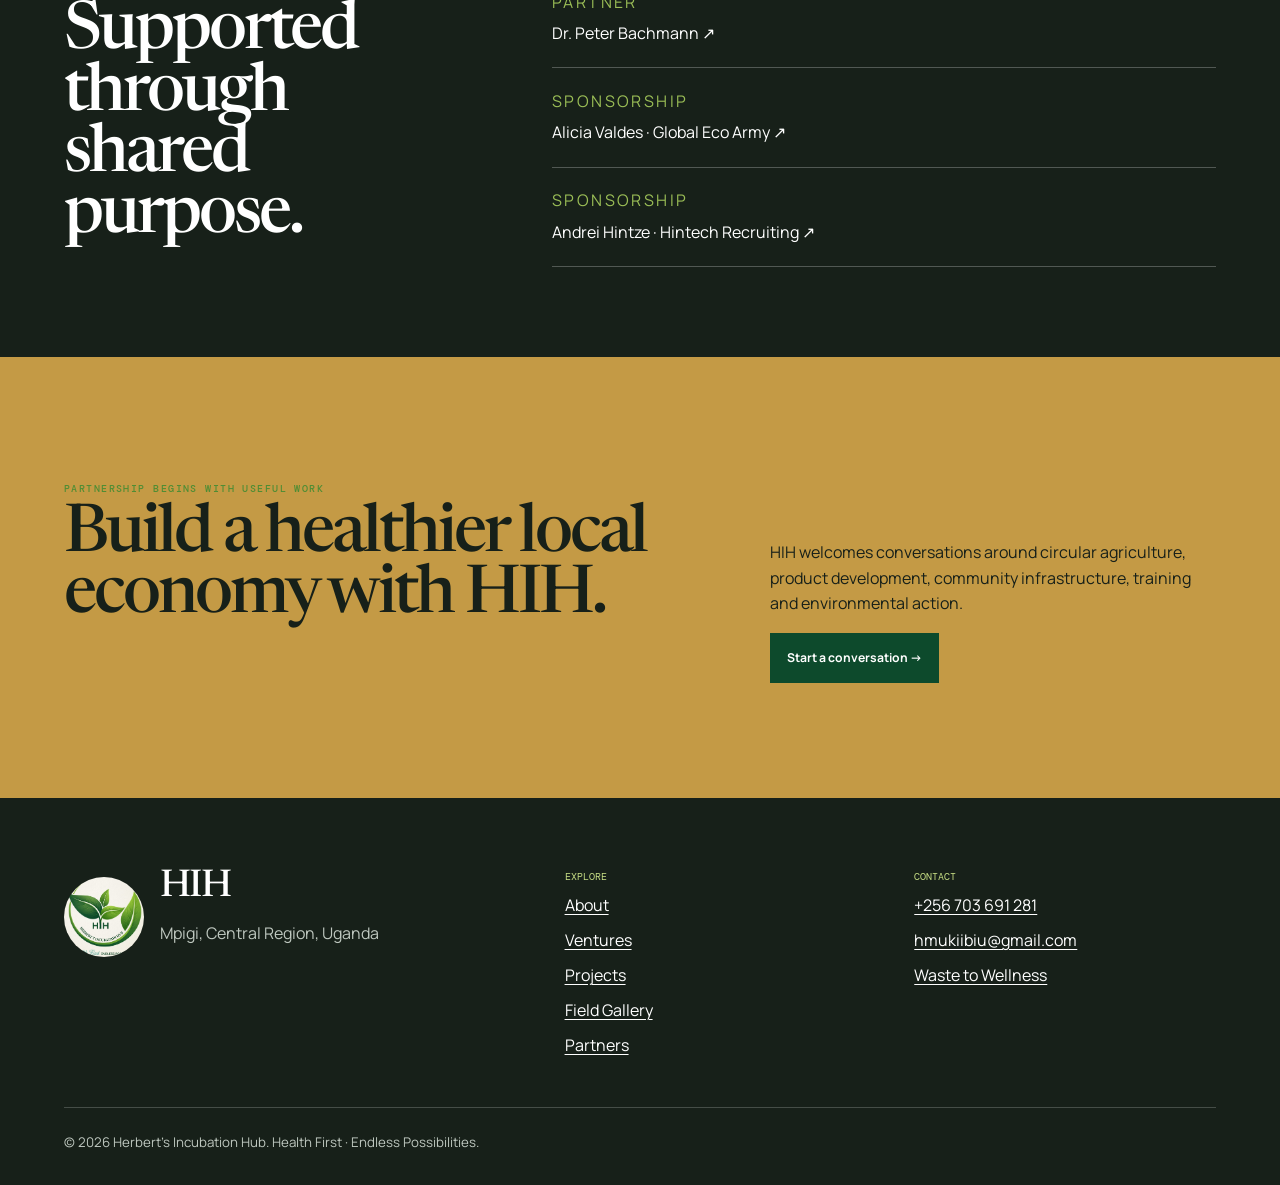
==== commit a60fefa6: "Embed project videos and add sponsor logos" ====
--- a/index.html
+++ b/index.html
@@ -196,33 +196,46 @@
             for continuing updates.
           </p>
         </div>
-        <div class="reference-links">
-          <a
-            class="reference-link reveal"
-            href="https://youtu.be/SwTrmzm4VYM?si=eXRcSZu1vryUshZu"
-            target="_blank"
-            rel="noopener"
-            ><span>01 · YouTube</span
-            ><strong>Be An Angel Day with Global Eco Army</strong
-            ><i>Watch ↗</i></a
-          >
-          <a
-            class="reference-link reveal"
-            href="https://youtu.be/PQCmv5sZFLQ?si=BGMy6wr96uhAqbSG"
-            target="_blank"
-            rel="noopener"
-            ><span>02 · YouTube</span
-            ><strong
-              >Planting trees in Uganda with Global Eco Army and Hintech
-              Recruiting</strong
-            ><i>Watch ↗</i></a
-          >
+        <div class="video-embed-grid">
+          <article class="video-embed-card reveal">
+            <div class="video-frame">
+              <iframe
+                loading="lazy"
+                src="https://www.youtube-nocookie.com/embed/SwTrmzm4VYM"
+                title="Be An Angel Day with Global Eco Army"
+                allow="accelerometer; autoplay; clipboard-write; encrypted-media; gyroscope; picture-in-picture; web-share"
+                referrerpolicy="strict-origin-when-cross-origin"
+                allowfullscreen
+              ></iframe>
+            </div>
+            <span>01 · YouTube</span>
+            <h3>Be An Angel Day with Global Eco Army</h3>
+          </article>
+          <article class="video-embed-card reveal">
+            <div class="video-frame">
+              <iframe
+                loading="lazy"
+                src="https://www.youtube-nocookie.com/embed/PQCmv5sZFLQ"
+                title="Global Eco Army and Hintech Recruiting planting trees in Uganda with Herbert's Incubation Hub"
+                allow="accelerometer; autoplay; clipboard-write; encrypted-media; gyroscope; picture-in-picture; web-share"
+                referrerpolicy="strict-origin-when-cross-origin"
+                allowfullscreen
+              ></iframe>
+            </div>
+            <span>02 · YouTube</span>
+            <h3>
+              Tree planting in Uganda with Global Eco Army and Hintech
+              Recruiting
+            </h3>
+          </article>
+        </div>
+        <div class="reference-links channel-link">
           <a
             class="reference-link reveal"
             href="https://whatsapp.com/channel/0029VbCMiuBADTO8QB7e1p3t"
             target="_blank"
             rel="noopener"
-            ><span>03 · WhatsApp</span
+            ><span>WhatsApp channel</span
             ><strong>Follow the HIH updates channel</strong><i>Open ↗</i></a
           >
         </div>
--- a/css/styles.css
+++ b/css/styles.css
@@ -694,6 +694,53 @@
   color: #697069;
   margin-top: 0.5rem;
 }
+.sponsor-logo {
+  display: block;
+  object-fit: contain;
+  margin: 0 0 1.5rem;
+}
+.sponsor-logo-round {
+  width: 112px;
+  height: 112px;
+}
+.sponsor-logo-wide {
+  width: min(260px, 100%);
+  height: 88px;
+  object-position: left center;
+}
+.video-embed-grid {
+  display: grid;
+  grid-template-columns: 1fr 1fr;
+  gap: 1.2rem;
+}
+.video-frame {
+  position: relative;
+  aspect-ratio: 16/9;
+  overflow: hidden;
+  background: var(--ink);
+}
+.video-frame iframe {
+  position: absolute;
+  inset: 0;
+  width: 100%;
+  height: 100%;
+  border: 0;
+}
+.video-embed-card > span {
+  display: block;
+  margin-top: 1rem;
+  color: var(--forest);
+  font: 500 0.6rem var(--mono);
+  letter-spacing: 0.12em;
+  text-transform: uppercase;
+}
+.video-embed-card h3 {
+  margin: 0.35rem 0 0;
+  font-size: clamp(1.35rem, 2vw, 2rem);
+}
+.channel-link {
+  margin-top: 2.5rem;
+}
 .recognition-card {
   margin: 0;
   background: var(--cream);
@@ -1260,6 +1307,9 @@
   .evidence-grid {
     grid-template-columns: 1fr 1fr;
   }
+  .video-embed-grid {
+    grid-template-columns: 1fr;
+  }
   .support-card + .support-card {
     border-left: 0;
     border-top: 1px solid rgba(255, 255, 255, 0.24);
